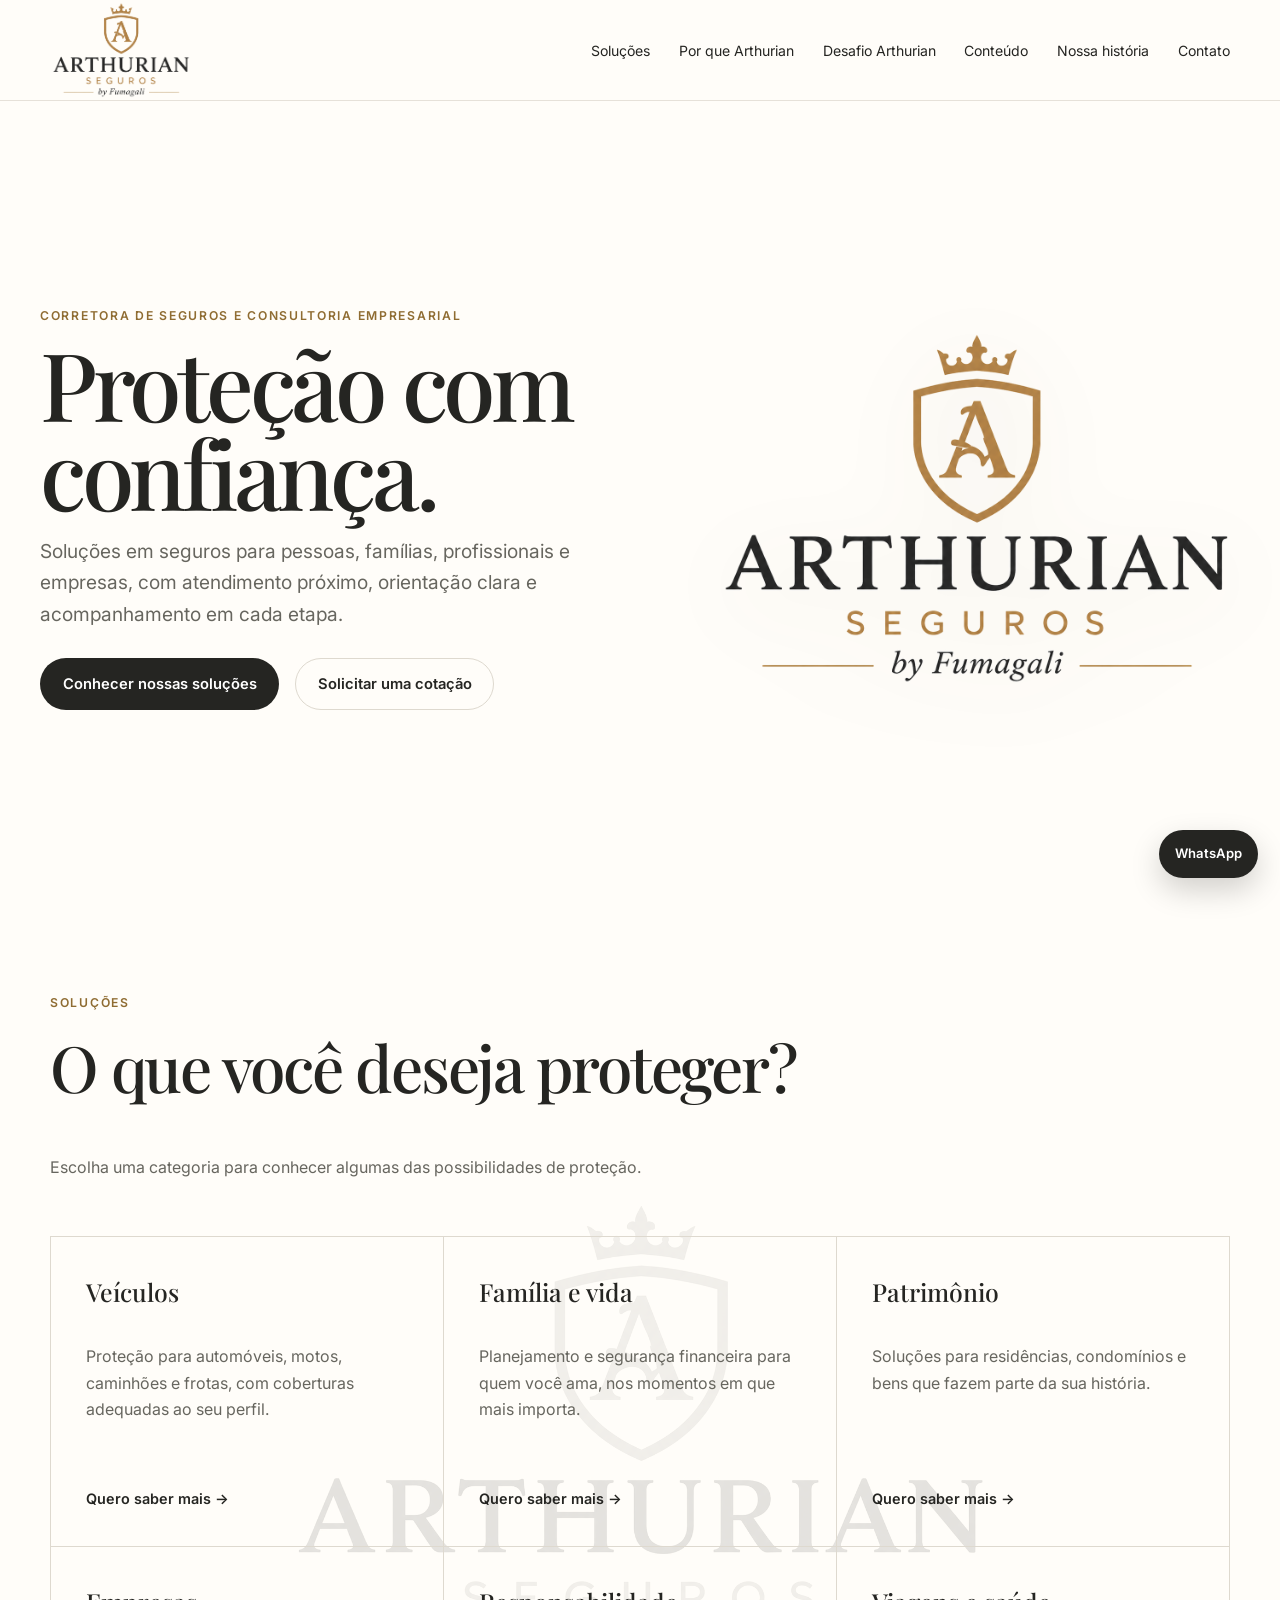
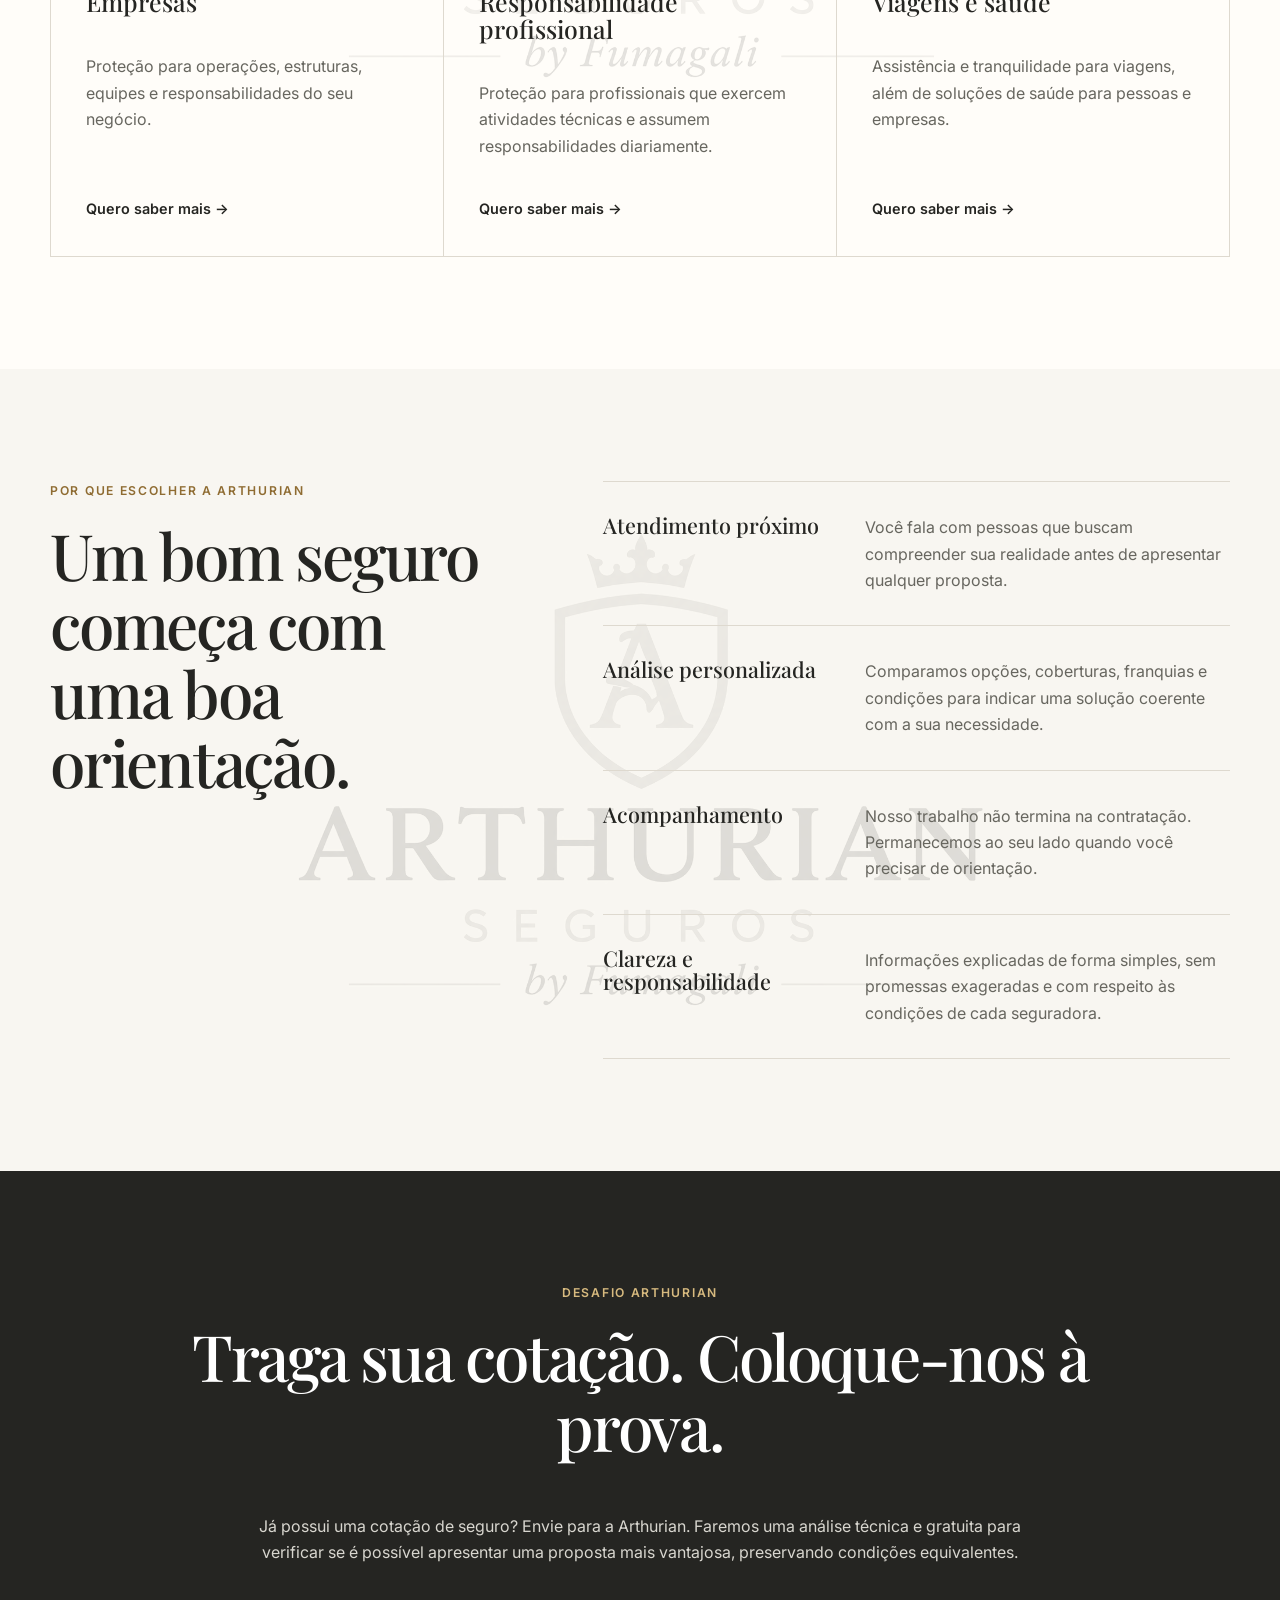
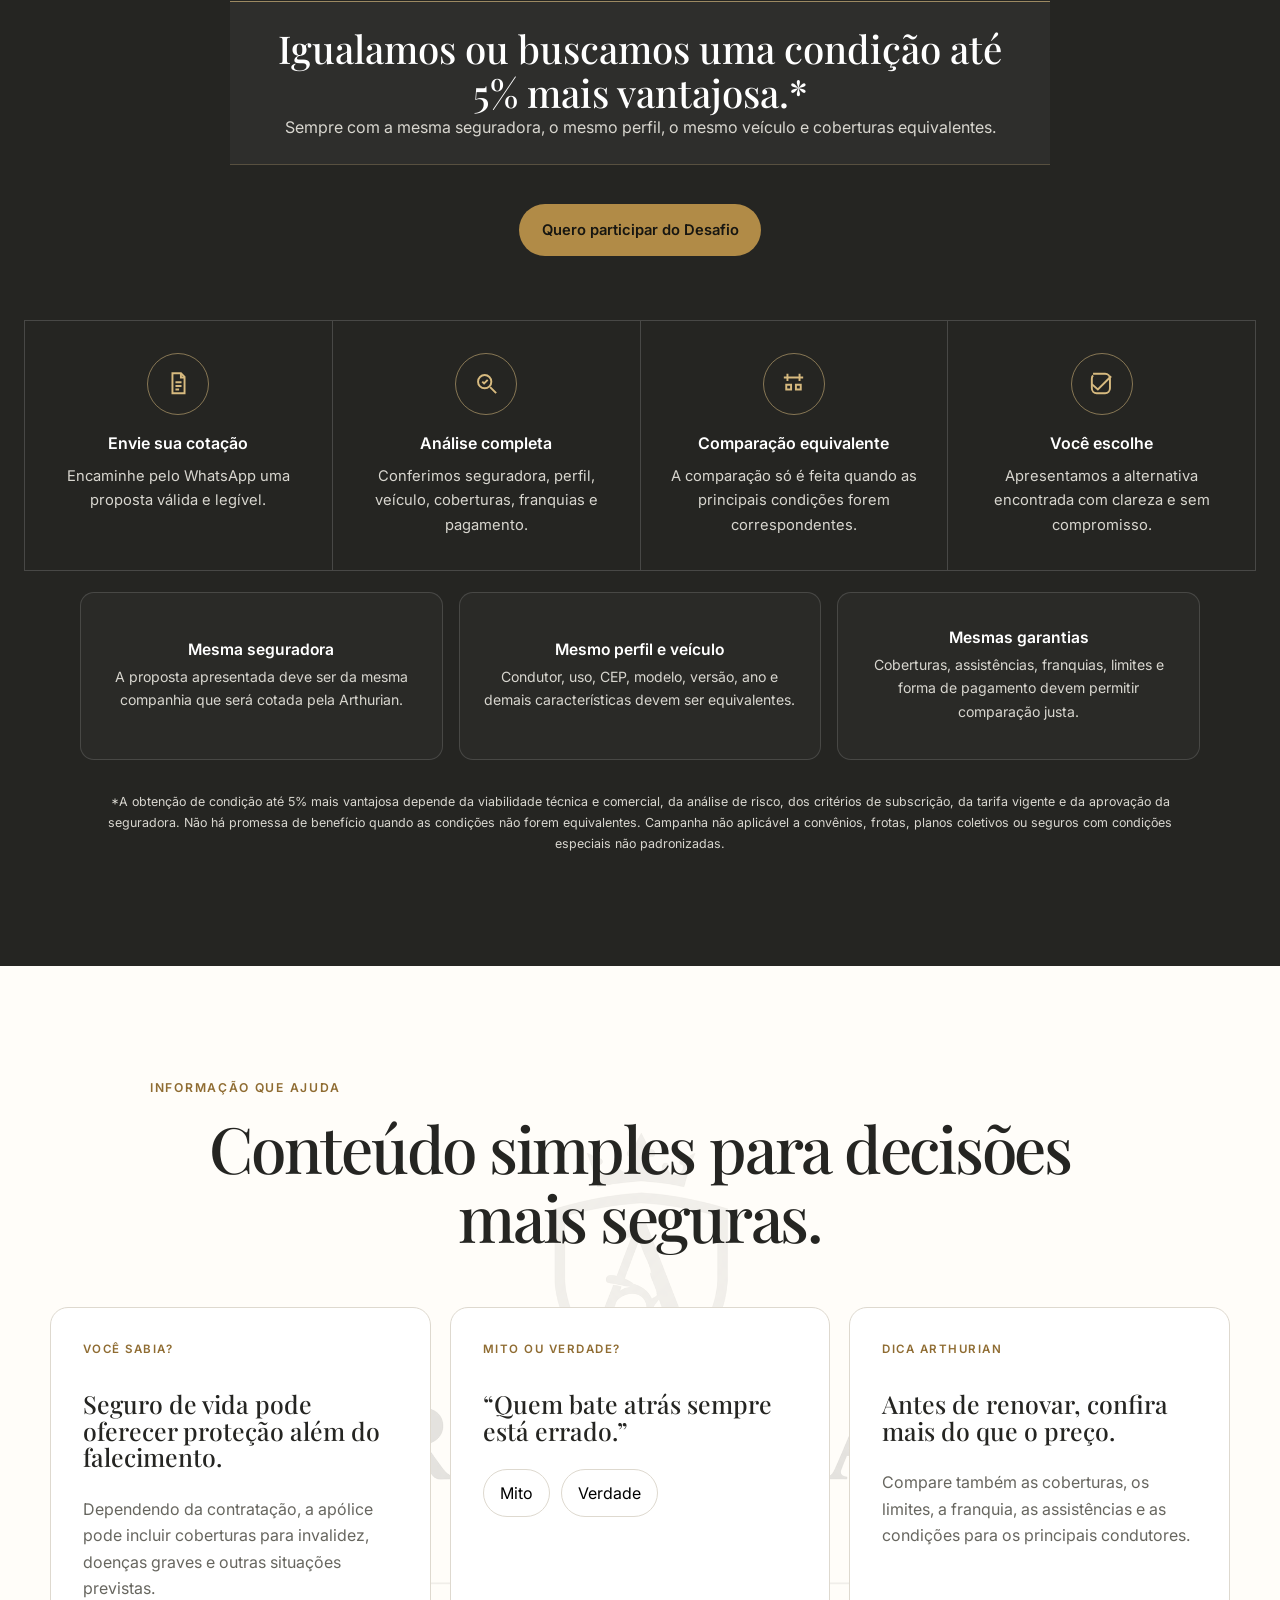
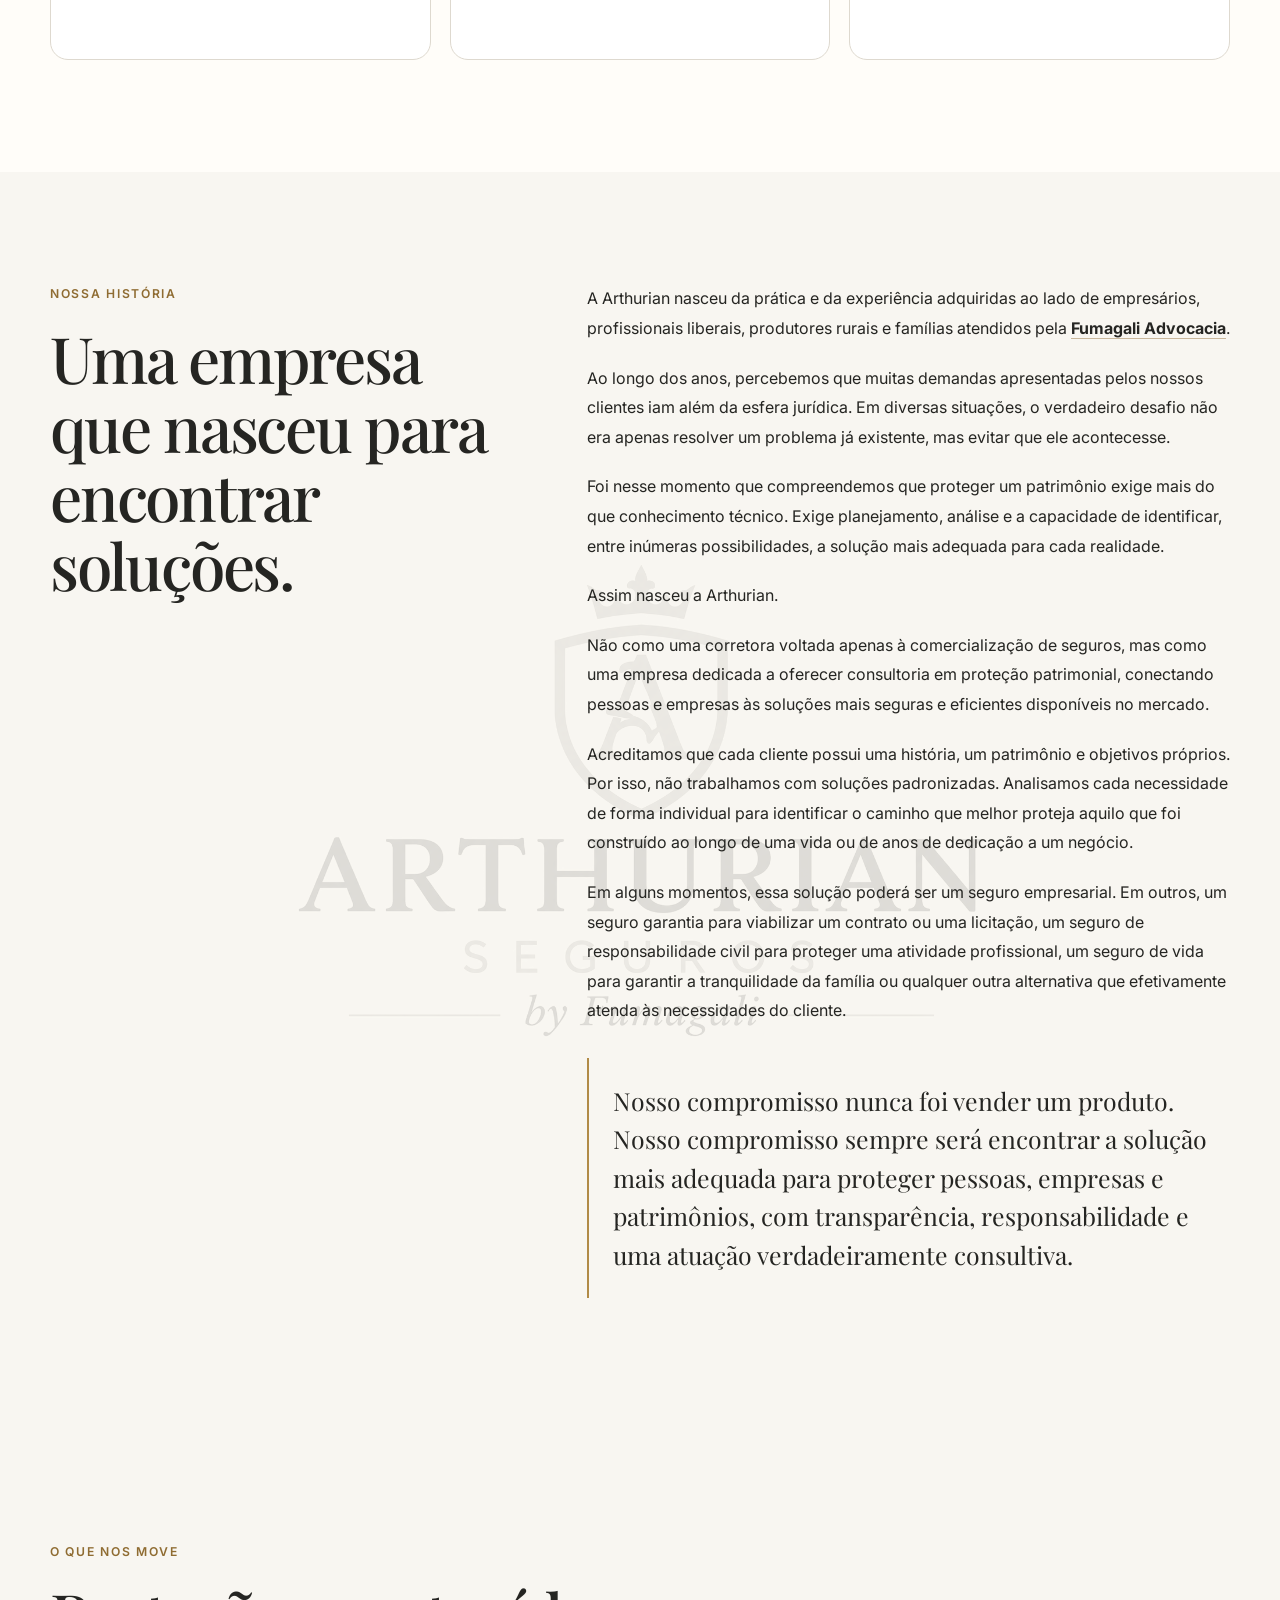
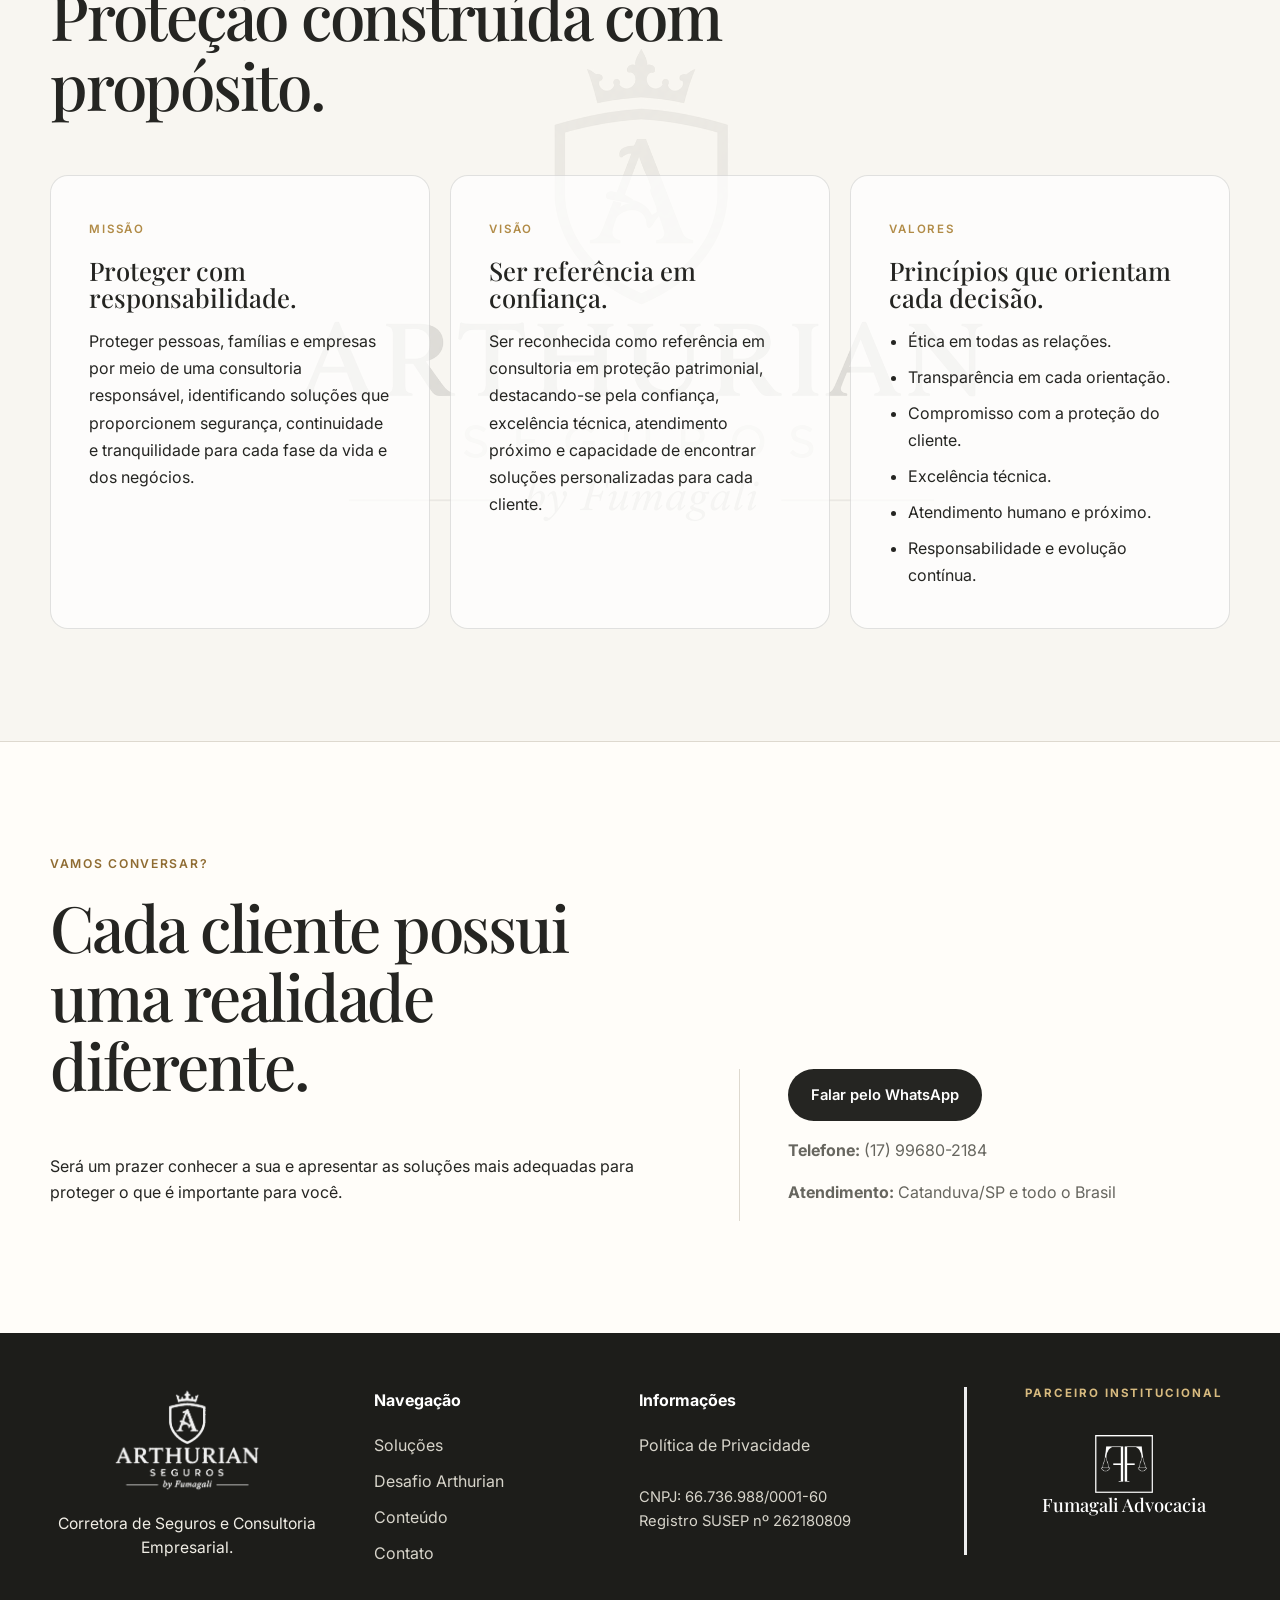
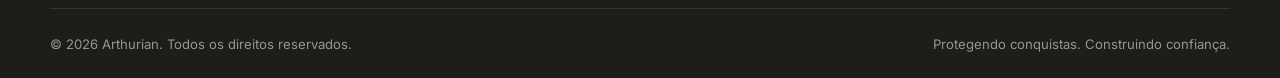
==== index.html @ 0a57a710 "Add files via upload" ====
<!doctype html>
<html lang="pt-BR">
<head>
  <meta charset="utf-8">
  <meta name="viewport" content="width=device-width, initial-scale=1">
  <meta name="description" content="Arthurian Seguros by Fumagali — Corretora de Seguros e Consultoria Empresarial. Soluções para pessoas, famílias, profissionais e empresas.">
  <meta name="theme-color" content="#f8f6f1">
  <title>Arthurian Seguros | Proteção com confiança</title>
  <link rel="icon" type="image/png" href="assets/favicon.png">
  <link rel="preconnect" href="https://fonts.googleapis.com">
  <link rel="preconnect" href="https://fonts.gstatic.com" crossorigin>
  <link href="https://fonts.googleapis.com/css2?family=Inter:wght@400;500;600&family=Playfair+Display:wght@500;600&display=swap" rel="stylesheet">
  <link rel="stylesheet" href="styles.css">

  <style>
    /* Ajustes da versão 1.1 */
    .hero-grid {
      grid-template-columns: 1.08fr .92fr;
      gap: 3.5vw;
    }
    .hero-mark {
      align-self: start;
      padding-top: 2.5rem;
      justify-content: center;
    }
    .hero-mark img {
      width: min(455px, 92%);
    }
    .section-watermark {
      position: absolute;
      inset: 0;
      display: grid;
      place-items: center;
      overflow: hidden;
      pointer-events: none;
      z-index: 0;
    }
    .section-watermark img {
      width: min(760px, 70vw);
      opacity: .025;
      filter: grayscale(1);
    }
    .section > .container { position: relative; z-index: 1; }

    .challenge-intro { max-width: 760px; }
    .challenge-highlight {
      margin: 2.2rem 0 2.5rem;
      padding: 1.5rem 1.6rem;
      border-left: 2px solid var(--gold);
      background: rgba(255,255,255,.045);
    }
    .challenge-highlight strong {
      display: block;
      color: #fff;
      font-family: var(--serif);
      font-size: clamp(1.7rem, 3vw, 2.7rem);
      font-weight: 500;
      line-height: 1.15;
    }
    .challenge-highlight span { color: #d8d6cf; }
    .challenge-steps {
      display: grid;
      grid-template-columns: repeat(4, 1fr);
      border-top: 1px solid rgba(255,255,255,.16);
      border-left: 1px solid rgba(255,255,255,.16);
      margin-top: 3.5rem;
    }
    .challenge-step {
      padding: 1.7rem;
      border-right: 1px solid rgba(255,255,255,.16);
      border-bottom: 1px solid rgba(255,255,255,.16);
    }
    .challenge-step span {
      color: #d7ba7f;
      font-size: .72rem;
      letter-spacing: .15em;
    }
    .challenge-step h3 {
      color: #fff;
      margin: .8rem 0;
      font-family: var(--sans);
      font-size: 1rem;
      font-weight: 600;
    }
    .challenge-step p { margin: 0; font-size: .92rem; }
    .challenge-criteria {
      display: grid;
      grid-template-columns: repeat(3, 1fr);
      gap: 1rem;
      margin-top: 2.2rem;
    }
    .challenge-criteria article {
      padding: 1.35rem;
      border: 1px solid rgba(255,255,255,.14);
      border-radius: 14px;
      background: rgba(255,255,255,.025);
    }
    .challenge-criteria h3 {
      color: #fff;
      font-family: var(--sans);
      font-size: .98rem;
      font-weight: 600;
      margin-bottom: .4rem;
    }
    .challenge-criteria p { margin: 0; font-size: .88rem; }
    .challenge-note {
      margin-top: 2rem;
      color: #aaa79e;
      font-size: .78rem;
      max-width: 900px;
    }
    @media (max-width: 920px) {
      .hero-mark { order: 0; padding-top: 0; justify-content: center; }
      .challenge-steps { grid-template-columns: 1fr 1fr; }
      .challenge-criteria { grid-template-columns: 1fr; }
    }
    @media (max-width: 620px) {
      .challenge-steps { grid-template-columns: 1fr; }
    }


    /* Refinamentos da versão 1.2 */
    .hero {
      min-height: calc(100svh - 86px);
      padding: clamp(2.5rem, 5vh, 4.25rem) 0;
    }
    .hero-grid {
      align-items: center;
      min-height: 0;
    }
    .hero-copy h1 {
      font-size: clamp(4.1rem, 7.4vw, 7rem);
      line-height: .94;
      margin-bottom: 1.15rem;
    }
    .hero-copy .eyebrow { margin-bottom: .8rem; }
    .hero-text { margin: 0; }
    .hero-actions { margin-top: 1.7rem; }
    .hero-mark {
      align-self: center;
      padding-top: 0;
      transform: translateY(-2.5vh);
    }
    .hero-mark img { width: min(430px, 88%); }

    .solution-card { padding-top: 2.6rem; }
    .solution-card h3 { margin-bottom: 1.35rem; }

    .challenge .container {
      width: min(calc(100% - 48px), 1280px);
    }
    .challenge-intro {
      max-width: 960px;
      margin-inline: auto;
      text-align: center;
    }
    .challenge-intro > p:not(.eyebrow) {
      max-width: 780px;
      margin-inline: auto;
    }
    .challenge-highlight {
      max-width: 820px;
      margin: 2.2rem auto 2.4rem;
      text-align: center;
      border-left: 0;
      border-top: 1px solid rgba(215,186,127,.65);
      border-bottom: 1px solid rgba(215,186,127,.25);
    }
    .challenge-steps {
      grid-template-columns: repeat(4, minmax(0,1fr));
      margin-top: 4rem;
    }
    .challenge-step {
      min-height: 250px;
      display: flex;
      flex-direction: column;
      align-items: center;
      justify-content: flex-start;
      text-align: center;
      padding: 2rem 1.45rem;
    }
    .challenge-icon {
      width: 62px;
      height: 62px;
      display: grid;
      place-items: center;
      margin-bottom: 1.25rem;
      border: 1px solid rgba(215,186,127,.55);
      border-radius: 50%;
      color: #d7ba7f;
    }
    .challenge-icon svg { width: 29px; height: 29px; stroke: currentColor; }
    .challenge-step h3 { margin: 0 0 .75rem; }
    .challenge-criteria {
      max-width: 1120px;
      margin: 1.35rem auto 0;
    }
    .challenge-criteria article {
      min-height: 168px;
      text-align: center;
      display: flex;
      flex-direction: column;
      justify-content: center;
    }
    .challenge-note {
      max-width: 1080px;
      margin: 2rem auto 0;
      text-align: center;
    }

    .section-heading.centered {
      max-width: 920px;
      margin-inline: auto;
      text-align: center;
    }
    .section-heading.centered > p:last-child { margin-inline: auto; }
    #conteudo-util .content-grid {
      max-width: 1240px;
      margin-inline: auto;
    }

    .company-data {
      margin-top: 1.25rem;
      color: #b8b4aa;
      font-size: .92rem;
      line-height: 1.7;
    }

    @media (max-height: 820px) and (min-width: 921px) {
      .hero { padding: 2.15rem 0 2.7rem; }
      .hero-copy h1 { font-size: clamp(3.85rem, 6.6vw, 6rem); }
      .hero-mark img { width: min(380px, 82%); }
      .hero-actions { margin-top: 1.35rem; }
    }
    @media (max-width: 920px) {
      .hero { min-height: auto; padding: 4rem 0 5rem; }
      .hero-mark { transform: none; }
      .challenge-steps { grid-template-columns: 1fr 1fr; }
    }
    @media (max-width: 620px) {
      .hero-copy h1 { font-size: clamp(3.5rem, 18vw, 5rem); }
      .challenge .container { width: min(calc(100% - 28px), 1280px); }
      .challenge-steps { grid-template-columns: 1fr; }
      .challenge-step { min-height: auto; }
    }

    /* Ajustes finais de formatação — conteúdo preservado */
    #solucoes {
      padding-top: 78px;
    }

    .section-watermark {
      inset: 0;
      place-items: center;
    }
    .section-watermark img {
      width: min(720px, 64vw);
      opacity: .12;
      filter: grayscale(1) sepia(.18);
      transform: none;
    }

    .section-heading.centered {
      width: 100%;
      max-width: 980px;
    }
    .section-heading.centered .eyebrow {
      text-align: left;
      width: 100%;
      margin-bottom: .9rem;
    }
    .section-heading.centered h2 {
      text-align: center;
    }

    .site-footer .footer-grid > div:first-child {
      text-align: center;
    }
    .site-footer .footer-grid > div:first-child img {
      margin: 0 auto 1rem;
    }
    .site-footer .footer-grid > div:first-child p {
      margin-inline: auto;
    }

    @media (max-width: 920px) {
      #solucoes { padding-top: 62px; }
      .section-watermark img { width: min(620px, 88vw); opacity: .10; }
    }

    @media (max-width: 620px) {
      #solucoes { padding-top: 52px; }
      .section-watermark img { width: 105vw; opacity: .085; }
      .section-heading.centered .eyebrow { text-align: left; }
    }
  
  
    /* Nossa História e O que nos move */
    .story-layout {
      display: grid;
      grid-template-columns: .82fr 1.18fr;
      gap: clamp(3rem, 7vw, 7rem);
      align-items: start;
    }

    .story-heading {
      position: sticky;
      top: 8rem;
      text-align: left;
      max-width: 460px;
      margin: 0;
    }

    .story-copy {
      max-width: 760px;
    }

    .story-copy p {
      margin: 0 0 1.25rem;
      line-height: 1.85;
    }

    .story-emphasis {
      margin-top: 2rem !important;
      padding: 1.5rem 0 1.5rem 1.5rem;
      border-left: 2px solid var(--gold);
      font-family: var(--serif);
      font-size: clamp(1.18rem, 2vw, 1.55rem);
      line-height: 1.55 !important;
      color: var(--ink);
    }

    .values-section {
      background: var(--cream, #f8f6f1);
    }

    .values-grid {
      display: grid;
      grid-template-columns: repeat(3, 1fr);
      gap: 1.25rem;
      margin-top: 3.5rem;
    }

    .value-card {
      padding: clamp(1.6rem, 3vw, 2.4rem);
      border: 1px solid rgba(22, 22, 22, .12);
      border-radius: 18px;
      background: rgba(255, 255, 255, .7);
    }

    .value-label {
      display: inline-block;
      margin-bottom: 1.1rem;
      color: var(--gold);
      font-size: .72rem;
      font-weight: 600;
      letter-spacing: .15em;
      text-transform: uppercase;
    }

    .value-card h3 {
      margin: 0 0 1rem;
      font-family: var(--serif);
      font-size: clamp(1.35rem, 2vw, 1.8rem);
      font-weight: 500;
    }

    .value-card p,
    .value-card li {
      line-height: 1.7;
    }

    .value-card ul {
      margin: 0;
      padding-left: 1.15rem;
    }

    .value-card li + li {
      margin-top: .55rem;
    }

    @media (max-width: 920px) {
      .story-layout {
        grid-template-columns: 1fr;
        gap: 2.5rem;
      }

      .story-heading {
        position: static;
        max-width: 760px;
      }

      .values-grid {
        grid-template-columns: 1fr;
      }
    }
  

    /* Atualização 07/08/2026 — hero mais amplo + integração Fumagali */
    @media (min-width: 921px) {
      .hero .container {
        width: min(calc(100% - 80px), 1480px);
      }
      .hero-grid {
        grid-template-columns: minmax(0, 1.02fr) minmax(0, .98fr);
        gap: clamp(4rem, 6vw, 8rem);
      }
      .hero-copy {
        max-width: 760px;
      }
      .hero-mark {
        justify-content: flex-end;
        transform: translate(1.5vw, -2vh);
      }
      .hero-mark img {
        width: min(535px, 96%);
      }
    }

    .story-link {
      border-bottom: 1px solid rgba(143,108,50,.45);
      transition: color .2s ease, border-color .2s ease;
    }
    .story-link:hover,
    .story-link:focus-visible {
      color: var(--gold-dark);
      border-color: var(--gold-dark);
    }

    /* Rodapé institucional — versão final */
    .site-footer {
      background: #1d1d1a;
      color: #d7d4ca;
      padding: 54px 0 34px;
    }
    .site-footer .footer-grid {
      display: grid;
      grid-template-columns: 1.2fr .8fr 1fr 1.05fr;
      gap: clamp(2.4rem, 5vw, 5.8rem);
      align-items: start;
    }
    .site-footer .footer-grid > div:first-child {
      text-align: center;
    }
    .site-footer .footer-grid > div:first-child img {
      width: 160px;
      margin: 0 auto 1rem;
    }
    .site-footer .footer-grid > div:first-child p {
      margin: 0 auto;
      max-width: 330px;
      color: #e0ddd4;
    }
    .site-footer .footer-title {
      margin: 0 0 1.1rem;
      color: #fff;
      font-weight: 600;
    }
    .site-footer .footer-grid a {
      display: block;
      margin: .55rem 0;
      color: #d7d4ca;
    }
    .site-footer .company-data {
      margin-top: 1.8rem;
      line-height: 1.7;
      color: #d7d4ca;
    }
    .footer-partner {
      min-height: 185px;
      border-left: 3px solid rgba(255,255,255,.92);
      padding-left: clamp(2.5rem, 5vw, 5.4rem);
      text-align: center;
    }
    .footer-partner-label {
      margin: 0 0 1.6rem;
      color: #d7ba7f;
      font-size: .72rem;
      font-weight: 600;
      letter-spacing: .16em;
      text-transform: uppercase;
      white-space: nowrap;
    }
    .footer-partner-brand {
      display: inline-flex;
      flex-direction: column;
      align-items: center;
      gap: .7rem;
      margin: 0 auto;
    }
    .footer-partner-brand img {
      width: 58px;
      height: 58px;
      object-fit: contain;
      margin: 0;
      filter: none;
      opacity: 1;
    }
    .footer-partner-name {
      color: #fff;
      font-family: var(--serif);
      font-size: 1.16rem;
      line-height: 1.15;
      white-space: nowrap;
    }
    .footer-partner-brand:hover .footer-partner-name { color: #d7ba7f; }
    .site-footer .footer-bottom {
      margin-top: 1.75rem;
      padding-top: 1.7rem;
      border-top: 1px solid rgba(255,255,255,.10);
      display: flex;
      justify-content: space-between;
      gap: 2rem;
      color: #98958d;
      font-size: .82rem;
    }
    .site-footer .footer-bottom p { margin: 0; }

    @media (max-width: 920px) {
      .site-footer .footer-grid { grid-template-columns: 1fr 1fr; }
      .footer-partner {
        border-left: 0;
        border-top: 1px solid rgba(255,255,255,.18);
        padding: 2rem 0 0;
        min-height: 0;
      }
    }
    @media (max-width: 620px) {
      .site-footer .footer-grid { grid-template-columns: 1fr; gap: 2.2rem; }
      .site-footer .footer-grid > div { text-align: center; }
      .footer-partner-label { white-space: normal; }
      .site-footer .footer-bottom { flex-direction: column; align-items: center; text-align: center; }
    }


    /* Rodapé final aprovado — 07/08/2026 */
    .site-footer {
      background:#1d1d1a !important;
      color:#d7d4ca !important;
      padding:54px 0 22px !important;
    }
    .site-footer .footer-grid {
      display:grid !important;
      grid-template-columns:1.15fr .9fr 1.15fr 1.12fr !important;
      gap:clamp(2rem,4vw,5.2rem) !important;
      align-items:start !important;
    }
    .site-footer .footer-grid > div:first-child {
      text-align:center !important;
    }
    .site-footer .footer-grid > div:first-child img {
      display:block !important;
      width:150px !important;
      height:auto !important;
      margin:0 auto 1.15rem !important;
      filter:brightness(0) invert(1) !important;
      opacity:.94 !important;
    }
    .site-footer .footer-grid > div:first-child p {
      margin:0 auto !important;
      max-width:310px !important;
      color:#f0ede5 !important;
      line-height:1.55 !important;
      font-size:.98rem !important;
    }
    .site-footer .footer-title {
      margin:0 0 1.15rem !important;
      color:#fff !important;
      font-weight:700 !important;
      font-size:1rem !important;
    }
    .site-footer .footer-grid a {
      display:block !important;
      margin:.6rem 0 !important;
      color:#d7d4ca !important;
    }
    .site-footer .company-data {
      margin-top:1.65rem !important;
      line-height:1.65 !important;
      color:#d7d4ca !important;
    }
    .site-footer .footer-partner {
      min-height:168px !important;
      border-left:3px solid rgba(255,255,255,.92) !important;
      padding-left:clamp(2.1rem,4vw,4.8rem) !important;
      display:flex !important;
      flex-direction:column !important;
      align-items:center !important;
      justify-content:flex-start !important;
      text-align:center !important;
    }
    .site-footer .footer-partner-label {
      margin:0 0 1.5rem !important;
      color:#d7ba7f !important;
      font-size:.72rem !important;
      font-weight:700 !important;
      letter-spacing:.17em !important;
      line-height:1.2 !important;
      text-transform:uppercase !important;
      white-space:nowrap !important;
    }
    .site-footer .footer-partner-brand {
      display:flex !important;
      flex-direction:column !important;
      align-items:center !important;
      justify-content:center !important;
      gap:.35rem !important;
      margin:0 auto !important;
      text-align:center !important;
      width:max-content !important;
      max-width:100% !important;
    }
    .site-footer .footer-partner-brand img {
      display:block !important;
      width:58px !important;
      height:58px !important;
      object-fit:contain !important;
      margin:0 auto .15rem !important;
      filter:none !important;
      opacity:1 !important;
    }
    .site-footer .footer-partner-name {
      display:block !important;
      color:#fff !important;
      font-family:var(--serif) !important;
      font-size:1.15rem !important;
      font-weight:500 !important;
      line-height:1.1 !important;
      white-space:nowrap !important;
      text-align:center !important;
    }
    .site-footer .footer-bottom {
      margin-top:2rem !important;
      padding-top:1.55rem !important;
      border-top:1px solid rgba(255,255,255,.10) !important;
      display:flex !important;
      justify-content:space-between !important;
      align-items:center !important;
      gap:2rem !important;
      color:#98958d !important;
      font-size:.82rem !important;
    }
    .site-footer .footer-bottom p { margin:0 !important; }
    @media (max-width:920px){
      .site-footer .footer-grid{grid-template-columns:1fr 1fr !important;}
      .site-footer .footer-partner{border-left:0 !important;border-top:1px solid rgba(255,255,255,.18) !important;padding:2rem 0 0 !important;min-height:0 !important;}
    }
    @media (max-width:620px){
      .site-footer .footer-grid{grid-template-columns:1fr !important;gap:2.25rem !important;}
      .site-footer .footer-grid>div{text-align:center !important;}
      .site-footer .footer-partner-label{white-space:normal !important;}
      .site-footer .footer-bottom{flex-direction:column !important;align-items:center !important;text-align:center !important;}
    }
</style>
</head>
<body>
  <a class="skip-link" href="#conteudo">Ir para o conteúdo</a>

  <header class="site-header" id="inicio">
    <div class="container nav-wrap">
      <a class="brand" href="#inicio" aria-label="Arthurian Seguros - início">
        <img src="assets/logo-arthurian.png" alt="Arthurian Seguros by Fumagali">
      </a>

      <button class="menu-toggle" aria-expanded="false" aria-controls="menu-principal" aria-label="Abrir menu">
        <span></span><span></span>
      </button>

      <nav id="menu-principal" class="main-nav" aria-label="Navegação principal">
        <a href="#solucoes">Soluções</a>
        <a href="#diferenciais">Por que Arthurian</a>
        <a href="#desafio">Desafio Arthurian</a>
        <a href="#conteudo-util">Conteúdo</a>
        <a href="#nossa-historia">Nossa história</a>
        <a href="#contato">Contato</a>
      </nav>
    </div>
  </header>

  <main id="conteudo">
    <section class="hero section">
      <div class="container hero-grid">
        <div class="hero-copy reveal">
          <p class="eyebrow">Corretora de Seguros e Consultoria Empresarial</p>
          <h1>Proteção com confiança.</h1>
          <p class="hero-text">Soluções em seguros para pessoas, famílias, profissionais e empresas, com atendimento próximo, orientação clara e acompanhamento em cada etapa.</p>
          <div class="hero-actions">
            <a class="button button-primary" href="#solucoes">Conhecer nossas soluções</a>
            <a class="button button-secondary" href="https://wa.me/5517996802184?text=Olá!%20Visitei%20o%20site%20da%20Arthurian%20e%20gostaria%20de%20solicitar%20uma%20cotação." target="_blank" rel="noopener">Solicitar uma cotação</a>
          </div>
        </div>
        <div class="hero-mark reveal" aria-hidden="true">
          <img src="assets/logo-arthurian.png" alt="">
        </div>
      </div>
    </section>

    <section class="section" id="solucoes">
      <div class="section-watermark" aria-hidden="true"><img src="assets/logo-arthurian.png" alt=""></div>
      <div class="container">
        <div class="section-heading reveal">
          <p class="eyebrow">Soluções</p>
          <h2>O que você deseja proteger?</h2>
          <p>Escolha uma categoria para conhecer algumas das possibilidades de proteção.</p>
        </div>

        <div class="solutions-grid">
          <article class="solution-card reveal">
            <h3>Veículos</h3>
            <p>Proteção para automóveis, motos, caminhões e frotas, com coberturas adequadas ao seu perfil.</p>
            <a href="#contato">Quero saber mais <span aria-hidden="true">→</span></a>
          </article>
          <article class="solution-card reveal">
            <h3>Família e vida</h3>
            <p>Planejamento e segurança financeira para quem você ama, nos momentos em que mais importa.</p>
            <a href="#contato">Quero saber mais <span aria-hidden="true">→</span></a>
          </article>
          <article class="solution-card reveal">
            <h3>Patrimônio</h3>
            <p>Soluções para residências, condomínios e bens que fazem parte da sua história.</p>
            <a href="#contato">Quero saber mais <span aria-hidden="true">→</span></a>
          </article>
          <article class="solution-card reveal">
            <h3>Empresas</h3>
            <p>Proteção para operações, estruturas, equipes e responsabilidades do seu negócio.</p>
            <a href="#contato">Quero saber mais <span aria-hidden="true">→</span></a>
          </article>
          <article class="solution-card reveal">
            <h3>Responsabilidade profissional</h3>
            <p>Proteção para profissionais que exercem atividades técnicas e assumem responsabilidades diariamente.</p>
            <a href="#contato">Quero saber mais <span aria-hidden="true">→</span></a>
          </article>
          <article class="solution-card reveal">
            <h3>Viagens e saúde</h3>
            <p>Assistência e tranquilidade para viagens, além de soluções de saúde para pessoas e empresas.</p>
            <a href="#contato">Quero saber mais <span aria-hidden="true">→</span></a>
          </article>
        </div>
      </div>
    </section>

    <section class="section section-soft" id="diferenciais">
      <div class="section-watermark" aria-hidden="true"><img src="assets/logo-arthurian.png" alt=""></div>
      <div class="container split-layout">
        <div class="section-heading reveal">
          <p class="eyebrow">Por que escolher a Arthurian</p>
          <h2>Um bom seguro começa com uma boa orientação.</h2>
        </div>
        <div class="feature-list">
          <article class="feature reveal">
            <h3>Atendimento próximo</h3>
            <p>Você fala com pessoas que buscam compreender sua realidade antes de apresentar qualquer proposta.</p>
          </article>
          <article class="feature reveal">
            <h3>Análise personalizada</h3>
            <p>Comparamos opções, coberturas, franquias e condições para indicar uma solução coerente com a sua necessidade.</p>
          </article>
          <article class="feature reveal">
            <h3>Acompanhamento</h3>
            <p>Nosso trabalho não termina na contratação. Permanecemos ao seu lado quando você precisar de orientação.</p>
          </article>
          <article class="feature reveal">
            <h3>Clareza e responsabilidade</h3>
            <p>Informações explicadas de forma simples, sem promessas exageradas e com respeito às condições de cada seguradora.</p>
          </article>
        </div>
      </div>
    </section>

    <section class="section challenge" id="desafio">
      <div class="container">
        <div class="challenge-intro reveal">
          <p class="eyebrow light">Desafio Arthurian</p>
          <h2>Traga sua cotação. Coloque-nos à prova.</h2>
          <p>Já possui uma cotação de seguro? Envie para a Arthurian. Faremos uma análise técnica e gratuita para verificar se é possível apresentar uma proposta mais vantajosa, preservando condições equivalentes.</p>

          <div class="challenge-highlight">
            <strong>Igualamos ou buscamos uma condição até 5% mais vantajosa.*</strong>
            <span>Sempre com a mesma seguradora, o mesmo perfil, o mesmo veículo e coberturas equivalentes.</span>
          </div>

          <a class="button button-gold" href="https://wa.me/5517996802184?text=Olá!%20Quero%20participar%20do%20Desafio%20Arthurian%20e%20enviar%20minha%20cotação%20para%20análise." target="_blank" rel="noopener">Quero participar do Desafio</a>
        </div>

        <div class="challenge-steps reveal" aria-label="Etapas do Desafio Arthurian">
          <article class="challenge-step">
            <div class="challenge-icon" aria-hidden="true">
              <svg viewBox="0 0 24 24" fill="none" stroke-width="1.6"><path d="M7 3.5h7l3 3V20H7z"/><path d="M14 3.5V7h3"/><path d="M9.5 11h5M9.5 14h5M9.5 17h3"/></svg>
            </div>
            <h3>Envie sua cotação</h3>
            <p>Encaminhe pelo WhatsApp uma proposta válida e legível.</p>
          </article>
          <article class="challenge-step">
            <div class="challenge-icon" aria-hidden="true">
              <svg viewBox="0 0 24 24" fill="none" stroke-width="1.6"><circle cx="10.5" cy="10.5" r="5.5"/><path d="m15 15 5 5M8.5 10.5l1.5 1.5 3-3"/></svg>
            </div>
            <h3>Análise completa</h3>
            <p>Conferimos seguradora, perfil, veículo, coberturas, franquias e pagamento.</p>
          </article>
          <article class="challenge-step">
            <div class="challenge-icon" aria-hidden="true">
              <svg viewBox="0 0 24 24" fill="none" stroke-width="1.6"><path d="M4 7h16M7 4v6M17 4v6M6 13h4v4H6zM14 13h4v4h-4z"/></svg>
            </div>
            <h3>Comparação equivalente</h3>
            <p>A comparação só é feita quando as principais condições forem correspondentes.</p>
          </article>
          <article class="challenge-step">
            <div class="challenge-icon" aria-hidden="true">
              <svg viewBox="0 0 24 24" fill="none" stroke-width="1.6"><path d="M4 12.5 9 17l11-11"/><path d="M5 4h10a4 4 0 0 1 4 4v8a4 4 0 0 1-4 4H8a4 4 0 0 1-4-4V8a4 4 0 0 1 1-2.7"/></svg>
            </div>
            <h3>Você escolhe</h3>
            <p>Apresentamos a alternativa encontrada com clareza e sem compromisso.</p>
          </article>
        </div>

        <div class="challenge-criteria reveal">
          <article>
            <h3>Mesma seguradora</h3>
            <p>A proposta apresentada deve ser da mesma companhia que será cotada pela Arthurian.</p>
          </article>
          <article>
            <h3>Mesmo perfil e veículo</h3>
            <p>Condutor, uso, CEP, modelo, versão, ano e demais características devem ser equivalentes.</p>
          </article>
          <article>
            <h3>Mesmas garantias</h3>
            <p>Coberturas, assistências, franquias, limites e forma de pagamento devem permitir comparação justa.</p>
          </article>
        </div>

        <p class="challenge-note reveal">*A obtenção de condição até 5% mais vantajosa depende da viabilidade técnica e comercial, da análise de risco, dos critérios de subscrição, da tarifa vigente e da aprovação da seguradora. Não há promessa de benefício quando as condições não forem equivalentes. Campanha não aplicável a convênios, frotas, planos coletivos ou seguros com condições especiais não padronizadas.</p>
      </div>
    </section>

    <section class="section" id="conteudo-util">
      <div class="section-watermark" aria-hidden="true"><img src="assets/logo-arthurian.png" alt=""></div>
      <div class="container">
        <div class="section-heading centered reveal">
          <p class="eyebrow">Informação que ajuda</p>
          <h2>Conteúdo simples para decisões mais seguras.</h2>
        </div>

        <div class="content-grid">
          <article class="knowledge-card reveal">
            <span>Você sabia?</span>
            <h3>Seguro de vida pode oferecer proteção além do falecimento.</h3>
            <p>Dependendo da contratação, a apólice pode incluir coberturas para invalidez, doenças graves e outras situações previstas.</p>
          </article>

          <article class="knowledge-card interactive reveal" id="mito-card">
            <span>Mito ou verdade?</span>
            <h3>“Quem bate atrás sempre está errado.”</h3>
            <div class="poll-actions">
              <button data-answer="mito">Mito</button>
              <button data-answer="verdade">Verdade</button>
            </div>
            <p class="poll-result" aria-live="polite"></p>
          </article>

          <article class="knowledge-card reveal">
            <span>Dica Arthurian</span>
            <h3>Antes de renovar, confira mais do que o preço.</h3>
            <p>Compare também as coberturas, os limites, a franquia, as assistências e as condições para os principais condutores.</p>
          </article>
        </div>
      </div>
    </section>

    <section class="section section-soft" id="nossa-historia">
      <div class="section-watermark" aria-hidden="true"><img src="assets/logo-arthurian.png" alt=""></div>
      <div class="container">
        <div class="story-layout">
          <div class="section-heading story-heading reveal">
            <p class="eyebrow">Nossa história</p>
            <h2>Uma empresa que nasceu para encontrar soluções.</h2>
          </div>

          <div class="story-copy reveal">
            <p>A Arthurian nasceu da prática e da experiência adquiridas ao lado de empresários, profissionais liberais, produtores rurais e famílias atendidos pela <a class="story-link" href="https://fumagaliadvocacia.com.br/" target="_blank" rel="noopener" aria-label="Conhecer o site da Fumagali Advocacia"><strong>Fumagali Advocacia</strong></a>.</p>
            <p>Ao longo dos anos, percebemos que muitas demandas apresentadas pelos nossos clientes iam além da esfera jurídica. Em diversas situações, o verdadeiro desafio não era apenas resolver um problema já existente, mas evitar que ele acontecesse.</p>
            <p>Foi nesse momento que compreendemos que proteger um patrimônio exige mais do que conhecimento técnico. Exige planejamento, análise e a capacidade de identificar, entre inúmeras possibilidades, a solução mais adequada para cada realidade.</p>
            <p>Assim nasceu a Arthurian.</p>
            <p>Não como uma corretora voltada apenas à comercialização de seguros, mas como uma empresa dedicada a oferecer consultoria em proteção patrimonial, conectando pessoas e empresas às soluções mais seguras e eficientes disponíveis no mercado.</p>
            <p>Acreditamos que cada cliente possui uma história, um patrimônio e objetivos próprios. Por isso, não trabalhamos com soluções padronizadas. Analisamos cada necessidade de forma individual para identificar o caminho que melhor proteja aquilo que foi construído ao longo de uma vida ou de anos de dedicação a um negócio.</p>
            <p>Em alguns momentos, essa solução poderá ser um seguro empresarial. Em outros, um seguro garantia para viabilizar um contrato ou uma licitação, um seguro de responsabilidade civil para proteger uma atividade profissional, um seguro de vida para garantir a tranquilidade da família ou qualquer outra alternativa que efetivamente atenda às necessidades do cliente.</p>
            <p class="story-emphasis">Nosso compromisso nunca foi vender um produto. Nosso compromisso sempre será encontrar a solução mais adequada para proteger pessoas, empresas e patrimônios, com transparência, responsabilidade e uma atuação verdadeiramente consultiva.</p>
          </div>
        </div>
      </div>
    </section>

    <section class="section values-section" id="o-que-nos-move">
      <div class="section-watermark" aria-hidden="true"><img src="assets/logo-arthurian.png" alt=""></div>
      <div class="container">
        <div class="section-heading reveal">
          <p class="eyebrow">O que nos move</p>
          <h2>Proteção construída com propósito.</h2>
        </div>

        <div class="values-grid">
          <article class="value-card reveal">
            <span class="value-label">Missão</span>
            <h3>Proteger com responsabilidade.</h3>
            <p>Proteger pessoas, famílias e empresas por meio de uma consultoria responsável, identificando soluções que proporcionem segurança, continuidade e tranquilidade para cada fase da vida e dos negócios.</p>
          </article>

          <article class="value-card reveal">
            <span class="value-label">Visão</span>
            <h3>Ser referência em confiança.</h3>
            <p>Ser reconhecida como referência em consultoria em proteção patrimonial, destacando-se pela confiança, excelência técnica, atendimento próximo e capacidade de encontrar soluções personalizadas para cada cliente.</p>
          </article>

          <article class="value-card reveal">
            <span class="value-label">Valores</span>
            <h3>Princípios que orientam cada decisão.</h3>
            <ul>
              <li>Ética em todas as relações.</li>
              <li>Transparência em cada orientação.</li>
              <li>Compromisso com a proteção do cliente.</li>
              <li>Excelência técnica.</li>
              <li>Atendimento humano e próximo.</li>
              <li>Responsabilidade e evolução contínua.</li>
            </ul>
          </article>
        </div>
      </div>
    </section>

    <section class="section contact" id="contato">
      <div class="container contact-grid">
        <div class="reveal">
          <p class="eyebrow">Vamos conversar?</p>
          <h2>Cada cliente possui uma realidade diferente.</h2>
          <p>Será um prazer conhecer a sua e apresentar as soluções mais adequadas para proteger o que é importante para você.</p>
        </div>
        <div class="contact-actions reveal">
          <a class="button button-primary" href="https://wa.me/5517996802184?text=Olá!%20Visitei%20o%20site%20da%20Arthurian%20e%20gostaria%20de%20falar%20com%20um%20especialista." target="_blank" rel="noopener">Falar pelo WhatsApp</a>
          <p><strong>Telefone:</strong> (17) 99680-2184</p>
          <p><strong>Atendimento:</strong> Catanduva/SP e todo o Brasil</p>
        </div>
      </div>
    </section>
  </main>

  <footer class="site-footer">
    <div class="container footer-grid">
      <div>
        <img src="assets/logo-arthurian.png" alt="Arthurian Seguros by Fumagali">
        <p>Corretora de Seguros e Consultoria Empresarial.</p>
      </div>
      <div>
        <p class="footer-title">Navegação</p>
        <a href="#solucoes">Soluções</a>
        <a href="#desafio">Desafio Arthurian</a>
        <a href="#conteudo-util">Conteúdo</a>
        <a href="#contato">Contato</a>
      </div>
      <div>
        <p class="footer-title">Informações</p>
        <a href="politica-de-privacidade.html">Política de Privacidade</a>
        <p class="company-data">CNPJ: 66.736.988/0001-60<br>Registro SUSEP nº 262180809</p>
      </div>
      <div class="footer-partner" aria-label="Parceiro institucional">
        <p class="footer-partner-label">Parceiro institucional</p>
        <a class="footer-partner-brand" href="https://fumagaliadvocacia.com.br/" target="_blank" rel="noopener" aria-label="Conhecer a Fumagali Advocacia">
          <img src="assets/logo-fumagali-parceiro.png" alt="Fumagali Advocacia">
          <span class="footer-partner-name">Fumagali Advocacia</span>
        </a>
      </div>
    </div>
    <div class="container footer-bottom">
      <p>© <span id="ano"></span> Arthurian. Todos os direitos reservados.</p>
      <p>Protegendo conquistas. Construindo confiança.</p>
    </div>
  </footer>

  <a class="whatsapp-float" href="https://wa.me/5517996802184?text=Olá!%20Visitei%20o%20site%20da%20Arthurian%20e%20gostaria%20de%20mais%20informações." target="_blank" rel="noopener" aria-label="Falar com a Arthurian pelo WhatsApp">WhatsApp</a>

  <script src="script.js"></script>
</body>
</html>
---- styles.css ----
:root {
  --cream: #f8f6f1;
  --paper: #fffdf9;
  --white: #ffffff;
  --graphite: #252522;
  --muted: #67665f;
  --line: #ded9cf;
  --gold: #b18b47;
  --gold-dark: #8f6c32;
  --max: 1180px;
  --serif: "Playfair Display", Georgia, serif;
  --sans: "Inter", Arial, sans-serif;
}

* { box-sizing: border-box; }
html { scroll-behavior: smooth; }
body {
  margin: 0;
  font-family: var(--sans);
  color: var(--graphite);
  background: var(--paper);
  line-height: 1.65;
  -webkit-font-smoothing: antialiased;
}
img { max-width: 100%; display: block; }
a { color: inherit; text-decoration: none; }
button { font: inherit; }

.skip-link {
  position: fixed;
  left: 1rem;
  top: -4rem;
  padding: .8rem 1rem;
  background: var(--graphite);
  color: white;
  z-index: 999;
}
.skip-link:focus { top: 1rem; }

.container { width: min(calc(100% - 40px), var(--max)); margin-inline: auto; }
.section { padding: 112px 0; position: relative; }
.section-soft { background: var(--cream); }

.site-header {
  position: sticky;
  top: 0;
  z-index: 100;
  background: rgba(255,253,249,.92);
  backdrop-filter: blur(14px);
  border-bottom: 1px solid rgba(222,217,207,.75);
}
.nav-wrap { min-height: 86px; display: flex; align-items: center; justify-content: space-between; gap: 2rem; }
.brand img { width: 142px; }
.main-nav { display: flex; align-items: center; gap: 1.8rem; font-size: .88rem; }
.main-nav a { position: relative; }
.main-nav a::after { content:""; position:absolute; left:0; right:100%; bottom:-6px; height:1px; background:var(--gold); transition:.25s; }
.main-nav a:hover::after { right:0; }
.menu-toggle { display:none; border:0; background:transparent; padding:.5rem; }
.menu-toggle span { display:block; width:24px; height:1px; background:var(--graphite); margin:6px 0; }

.hero { min-height: calc(100vh - 86px); display: grid; align-items: center; overflow: hidden; }
.hero-grid { display:grid; grid-template-columns: 1.15fr .85fr; align-items:center; gap:6vw; }
.hero-copy { max-width: 690px; position:relative; z-index:2; }
.eyebrow { margin:0 0 1.15rem; color:var(--gold-dark); letter-spacing:.14em; text-transform:uppercase; font-size:.76rem; font-weight:600; }
.eyebrow.light { color:#d7ba7f; }
h1,h2,h3 { margin-top:0; font-family:var(--serif); font-weight:500; line-height:1.08; }
h1 { font-size:clamp(3.6rem, 8vw, 7.7rem); letter-spacing:-.045em; margin-bottom:1.6rem; }
h2 { font-size:clamp(2.5rem, 5vw, 4.7rem); letter-spacing:-.035em; }
h3 { font-size:1.55rem; }
.hero-text { max-width:650px; font-size:clamp(1.05rem,1.5vw,1.25rem); color:var(--muted); }
.hero-actions { display:flex; flex-wrap:wrap; gap:1rem; margin-top:2.3rem; }
.button { display:inline-flex; align-items:center; justify-content:center; min-height:52px; padding:.75rem 1.35rem; border:1px solid transparent; border-radius:999px; font-size:.92rem; font-weight:600; transition:transform .2s, background .2s, color .2s, border-color .2s; }
.button:hover { transform:translateY(-2px); }
.button-primary { background:var(--graphite); color:white; }
.button-primary:hover { background:#111; }
.button-secondary { border-color:var(--line); background:transparent; }
.button-secondary:hover { border-color:var(--gold); color:var(--gold-dark); }
.button-gold { background:var(--gold); color:#171611; }
.button-gold:hover { background:#c29a51; }
.hero-mark { display:flex; justify-content:center; opacity:.92; }
.hero-mark img { width:min(410px,85%); filter:drop-shadow(0 18px 40px rgba(63,49,22,.08)); }
.watermark { position:absolute; right:-2vw; bottom:-15vw; font-family:var(--serif); font-size:46vw; line-height:.75; color:rgba(177,139,71,.035); user-select:none; }

.section-heading { max-width:800px; margin-bottom:3.5rem; }
.section-heading > p:last-child { color:var(--muted); max-width:650px; }
.solutions-grid { display:grid; grid-template-columns:repeat(3,1fr); border-top:1px solid var(--line); border-left:1px solid var(--line); }
.solution-card { padding:2.2rem; min-height:310px; display:flex; flex-direction:column; border-right:1px solid var(--line); border-bottom:1px solid var(--line); transition:background .25s, transform .25s; }
.solution-card:hover { background:var(--cream); transform:translateY(-4px); }
.card-number { color:var(--gold); font-size:.75rem; letter-spacing:.12em; margin-bottom:3rem; }
.solution-card p { color:var(--muted); }
.solution-card a { margin-top:auto; font-weight:600; font-size:.9rem; }

.split-layout { display:grid; grid-template-columns:.85fr 1.15fr; gap:7vw; align-items:start; }
.feature-list { border-top:1px solid var(--line); }
.feature { padding:2rem 0; border-bottom:1px solid var(--line); display:grid; grid-template-columns:230px 1fr; gap:2rem; }
.feature h3 { margin-bottom:0; font-size:1.35rem; }
.feature p { margin:0; color:var(--muted); }

.challenge { background:var(--graphite); color:white; }
.challenge-grid { display:grid; grid-template-columns:1.2fr .8fr; gap:7vw; align-items:center; }
.challenge h2 { color:white; }
.challenge p { color:#d8d6cf; }
.challenge-rule { border:1px solid rgba(255,255,255,.16); border-radius:24px; padding:2.2rem; background:rgba(255,255,255,.035); }
.challenge-rule ol { padding-left:1.2rem; }
.challenge-rule li { margin-bottom:.75rem; }
.challenge-rule small { color:#aaa79e; }

.content-grid { display:grid; grid-template-columns:repeat(3,1fr); gap:1.2rem; }
.knowledge-card { min-height:330px; padding:2rem; border:1px solid var(--line); background:white; border-radius:18px; }
.knowledge-card > span { display:block; color:var(--gold-dark); text-transform:uppercase; font-size:.72rem; letter-spacing:.13em; font-weight:600; margin-bottom:2rem; }
.knowledge-card p { color:var(--muted); }
.poll-actions { display:flex; gap:.7rem; margin:1.5rem 0; }
.poll-actions button { border:1px solid var(--line); background:transparent; border-radius:999px; padding:.6rem 1rem; cursor:pointer; }
.poll-actions button:hover { border-color:var(--gold); }
.poll-result { min-height:4.5rem; font-size:.92rem; }

.testimonial-grid { display:grid; grid-template-columns:repeat(3,1fr); gap:1.2rem; }
.testimonial { padding:2rem; background:white; border:1px solid var(--line); border-radius:18px; }
.avatar { width:72px; height:72px; border-radius:50%; display:grid; place-items:center; background:var(--cream); color:#99958c; font-size:.72rem; margin-bottom:1.5rem; border:1px dashed #c9c2b5; }
.testimonial blockquote { margin:0 0 2rem; font-family:var(--serif); font-size:1.25rem; line-height:1.45; }
.testimonial span { color:var(--muted); font-size:.86rem; }
.placeholder { opacity:.82; }

.partner-list { display:grid; grid-template-columns:repeat(6,1fr); border-top:1px solid var(--line); border-left:1px solid var(--line); }
.partner-list span { min-height:105px; display:grid; place-items:center; border-right:1px solid var(--line); border-bottom:1px solid var(--line); color:#77736a; font-weight:600; }

.contact { border-top:1px solid var(--line); }
.contact-grid { display:grid; grid-template-columns:1.1fr .9fr; gap:7vw; align-items:end; }
.contact-actions { border-left:1px solid var(--line); padding-left:3rem; }
.contact-actions p { color:var(--muted); }

.site-footer { background:#1d1d1a; color:#d7d4ca; padding:72px 0 26px; }
.footer-grid { display:grid; grid-template-columns:1.3fr .7fr 1fr; gap:4rem; }
.footer-grid img { width:160px; filter:brightness(0) invert(1); opacity:.92; margin-bottom:1rem; }
.footer-grid a { display:block; margin:.5rem 0; color:#c9c6bd; }
.footer-title { color:white; font-weight:600; }
.footer-bottom { margin-top:4rem; padding-top:1.4rem; border-top:1px solid rgba(255,255,255,.12); display:flex; justify-content:space-between; gap:2rem; color:#98958d; font-size:.82rem; }

.whatsapp-float { position:fixed; right:22px; bottom:22px; z-index:90; background:var(--graphite); color:white; padding:.82rem 1rem; border-radius:999px; font-size:.82rem; font-weight:600; box-shadow:0 12px 30px rgba(0,0,0,.18); }

.reveal { opacity:0; transform:translateY(22px); transition:opacity .75s ease, transform .75s ease; }
.reveal.visible { opacity:1; transform:none; }

@media (max-width: 920px) {
  .section { padding:86px 0; }
  .menu-toggle { display:block; z-index:3; }
  .main-nav { position:fixed; inset:86px 0 auto; background:var(--paper); border-bottom:1px solid var(--line); display:none; flex-direction:column; align-items:flex-start; padding:1.6rem 20px 2rem; gap:1.2rem; }
  .main-nav.open { display:flex; }
  .hero-grid, .split-layout, .challenge-grid, .contact-grid { grid-template-columns:1fr; }
  .hero { min-height:auto; }
  .hero-mark { order:-1; justify-content:flex-start; }
  .hero-mark img { width:220px; }
  h1 { font-size:clamp(3.1rem,13vw,5.6rem); }
  .solutions-grid, .content-grid, .testimonial-grid { grid-template-columns:1fr 1fr; }
  .feature { grid-template-columns:1fr; gap:.5rem; }
  .partner-list { grid-template-columns:repeat(3,1fr); }
  .contact-actions { border-left:0; border-top:1px solid var(--line); padding:2rem 0 0; }
  .footer-grid { grid-template-columns:1fr 1fr; }
}

@media (max-width: 620px) {
  .container { width:min(calc(100% - 28px), var(--max)); }
  .nav-wrap { min-height:74px; }
  .brand img { width:120px; }
  .main-nav { inset:74px 0 auto; }
  .hero { padding-top:60px; }
  .hero-actions { flex-direction:column; align-items:stretch; }
  .solutions-grid, .content-grid, .testimonial-grid { grid-template-columns:1fr; }
  .solution-card { min-height:260px; }
  .partner-list { grid-template-columns:repeat(2,1fr); }
  .footer-grid { grid-template-columns:1fr; }
  .footer-bottom { flex-direction:column; }
  .whatsapp-float { right:14px; bottom:14px; }
}

@media (prefers-reduced-motion: reduce) {
  html { scroll-behavior:auto; }
  *, *::before, *::after { animation-duration:.01ms !important; transition-duration:.01ms !important; }
  .reveal { opacity:1; transform:none; }
}



/* Rodapé final aprovado — 07/08/2026 */
.site-footer {
  background:#1d1d1a !important;
  color:#d7d4ca !important;
  padding:54px 0 22px !important;
}
.site-footer .footer-grid {
  display:grid !important;
  grid-template-columns:1.15fr .9fr 1.15fr 1.12fr !important;
  gap:clamp(2rem,4vw,5.2rem) !important;
  align-items:start !important;
}
.site-footer .footer-grid > div:first-child {
  text-align:center !important;
}
.site-footer .footer-grid > div:first-child img {
  display:block !important;
  width:150px !important;
  height:auto !important;
  margin:0 auto 1.15rem !important;
  filter:brightness(0) invert(1) !important;
  opacity:.94 !important;
}
.site-footer .footer-grid > div:first-child p {
  margin:0 auto !important;
  max-width:310px !important;
  color:#f0ede5 !important;
  line-height:1.55 !important;
  font-size:.98rem !important;
}
.site-footer .footer-title {
  margin:0 0 1.15rem !important;
  color:#fff !important;
  font-weight:700 !important;
  font-size:1rem !important;
}
.site-footer .footer-grid a {
  display:block !important;
  margin:.6rem 0 !important;
  color:#d7d4ca !important;
}
.site-footer .company-data {
  margin-top:1.65rem !important;
  line-height:1.65 !important;
  color:#d7d4ca !important;
}
.site-footer .footer-partner {
  min-height:168px !important;
  border-left:3px solid rgba(255,255,255,.92) !important;
  padding-left:clamp(2.1rem,4vw,4.8rem) !important;
  display:flex !important;
  flex-direction:column !important;
  align-items:center !important;
  justify-content:flex-start !important;
  text-align:center !important;
}
.site-footer .footer-partner-label {
  margin:0 0 1.5rem !important;
  color:#d7ba7f !important;
  font-size:.72rem !important;
  font-weight:700 !important;
  letter-spacing:.17em !important;
  line-height:1.2 !important;
  text-transform:uppercase !important;
  white-space:nowrap !important;
}
.site-footer .footer-partner-brand {
  display:flex !important;
  flex-direction:column !important;
  align-items:center !important;
  justify-content:center !important;
  gap:.35rem !important;
  margin:0 auto !important;
  text-align:center !important;
  width:max-content !important;
  max-width:100% !important;
}
.site-footer .footer-partner-brand img {
  display:block !important;
  width:58px !important;
  height:58px !important;
  object-fit:contain !important;
  margin:0 auto .15rem !important;
  filter:none !important;
  opacity:1 !important;
}
.site-footer .footer-partner-name {
  display:block !important;
  color:#fff !important;
  font-family:var(--serif) !important;
  font-size:1.15rem !important;
  font-weight:500 !important;
  line-height:1.1 !important;
  white-space:nowrap !important;
  text-align:center !important;
}
.site-footer .footer-bottom {
  margin-top:2rem !important;
  padding-top:1.55rem !important;
  border-top:1px solid rgba(255,255,255,.10) !important;
  display:flex !important;
  justify-content:space-between !important;
  align-items:center !important;
  gap:2rem !important;
  color:#98958d !important;
  font-size:.82rem !important;
}
.site-footer .footer-bottom p { margin:0 !important; }
@media (max-width:920px){
  .site-footer .footer-grid{grid-template-columns:1fr 1fr !important;}
  .site-footer .footer-partner{border-left:0 !important;border-top:1px solid rgba(255,255,255,.18) !important;padding:2rem 0 0 !important;min-height:0 !important;}
}
@media (max-width:620px){
  .site-footer .footer-grid{grid-template-columns:1fr !important;gap:2.25rem !important;}
  .site-footer .footer-grid>div{text-align:center !important;}
  .site-footer .footer-partner-label{white-space:normal !important;}
  .site-footer .footer-bottom{flex-direction:column !important;align-items:center !important;text-align:center !important;}
}
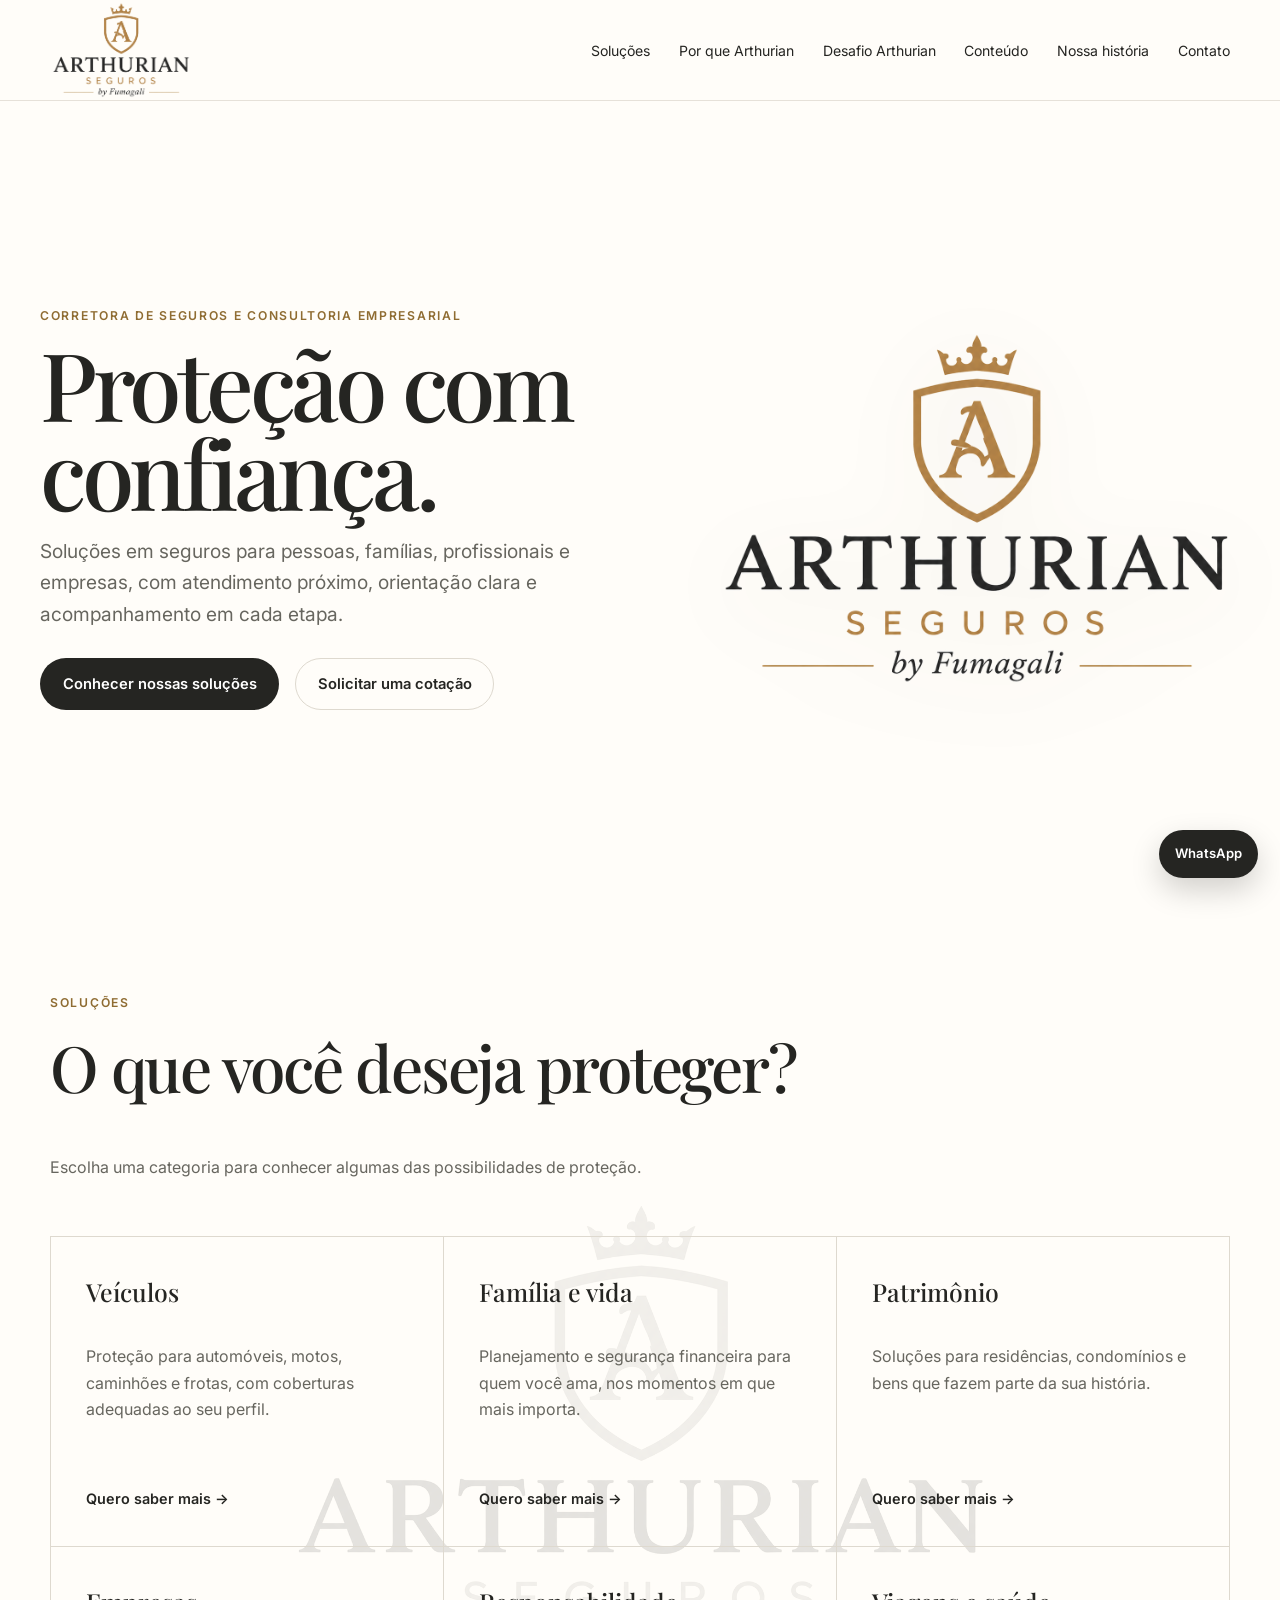
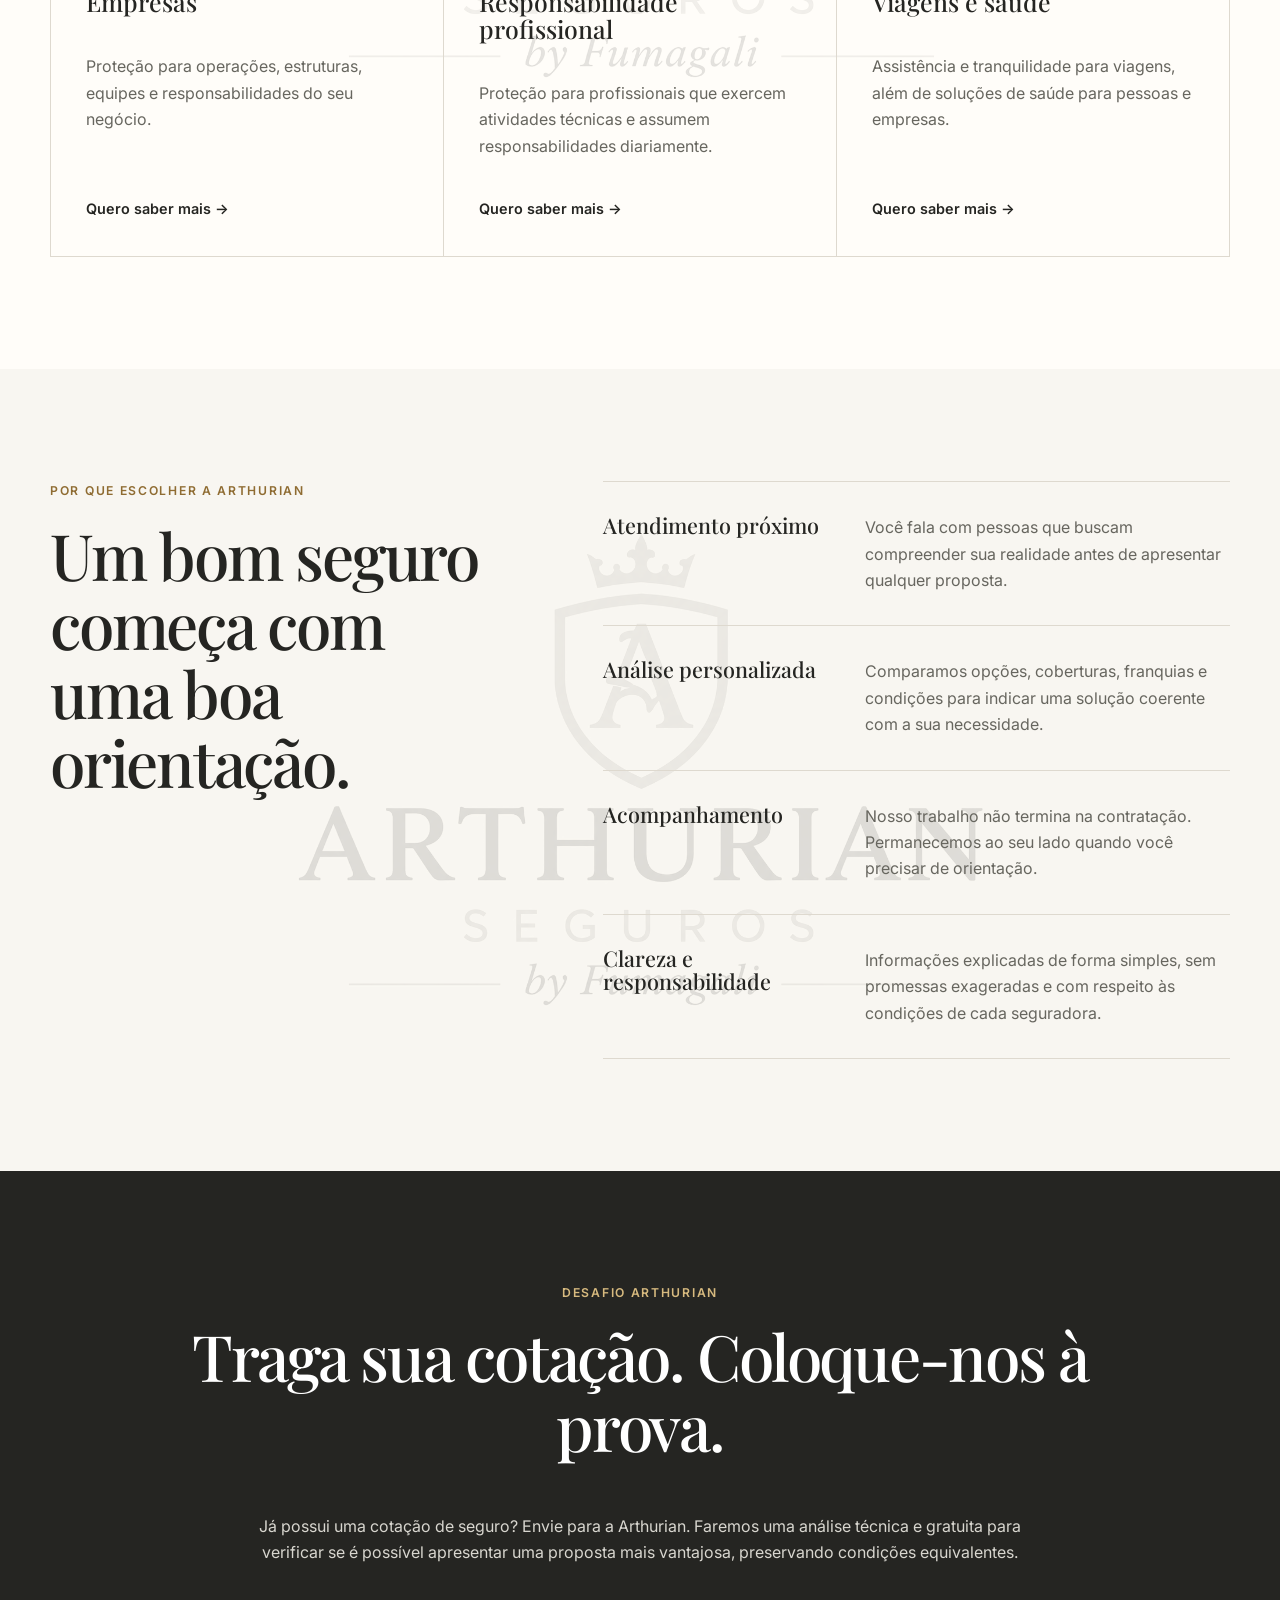
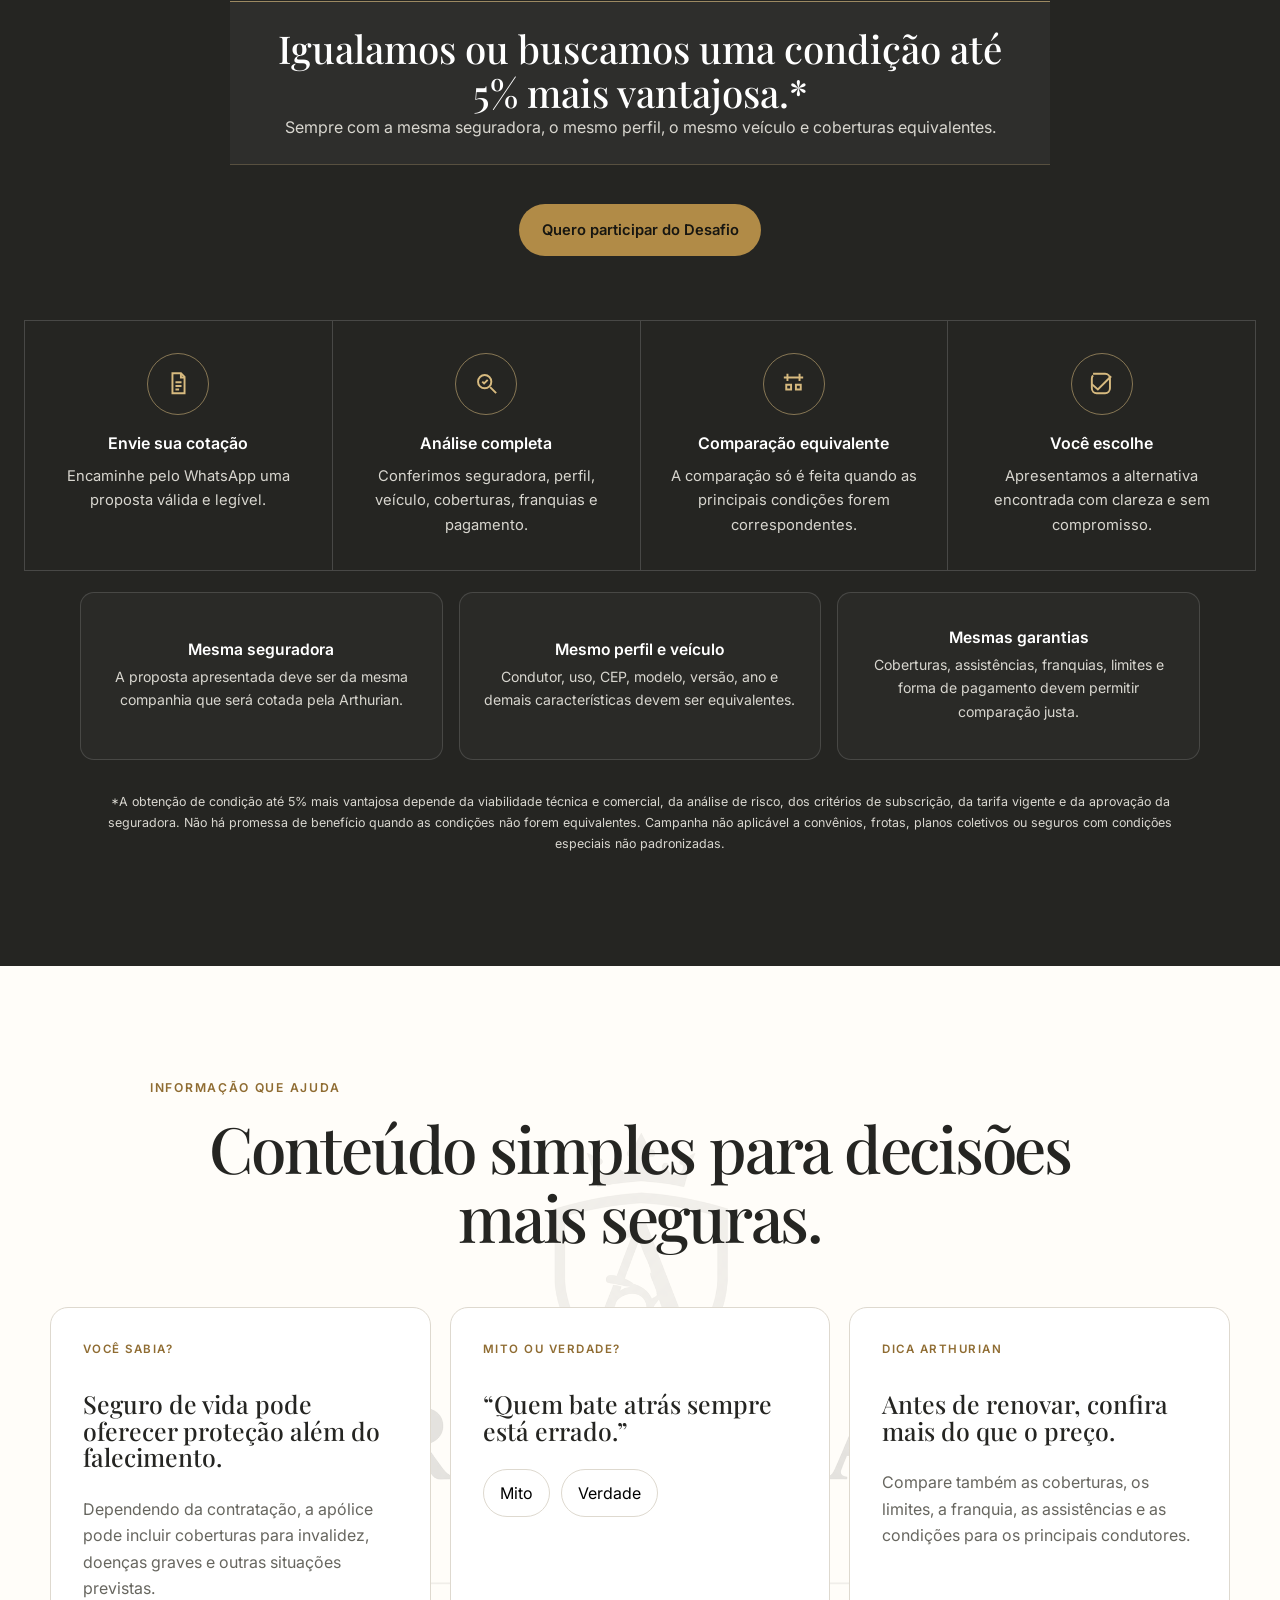
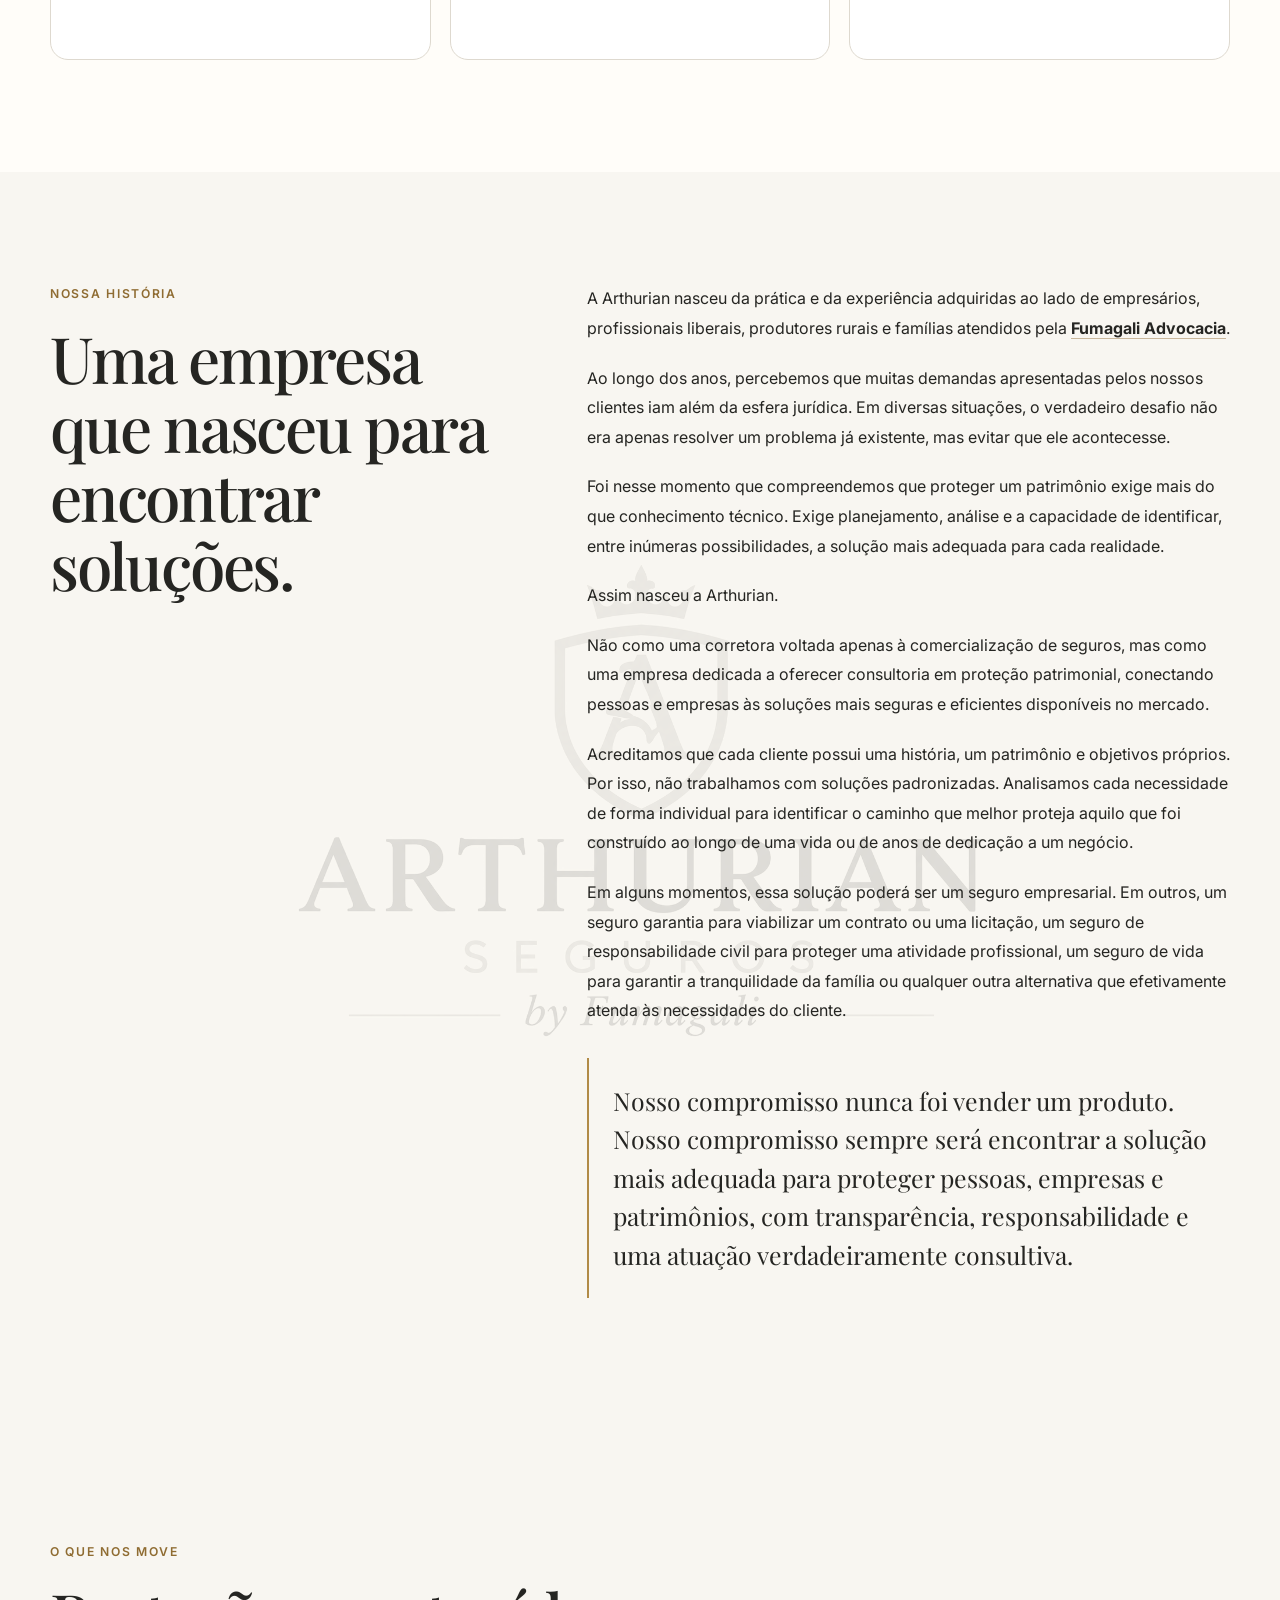
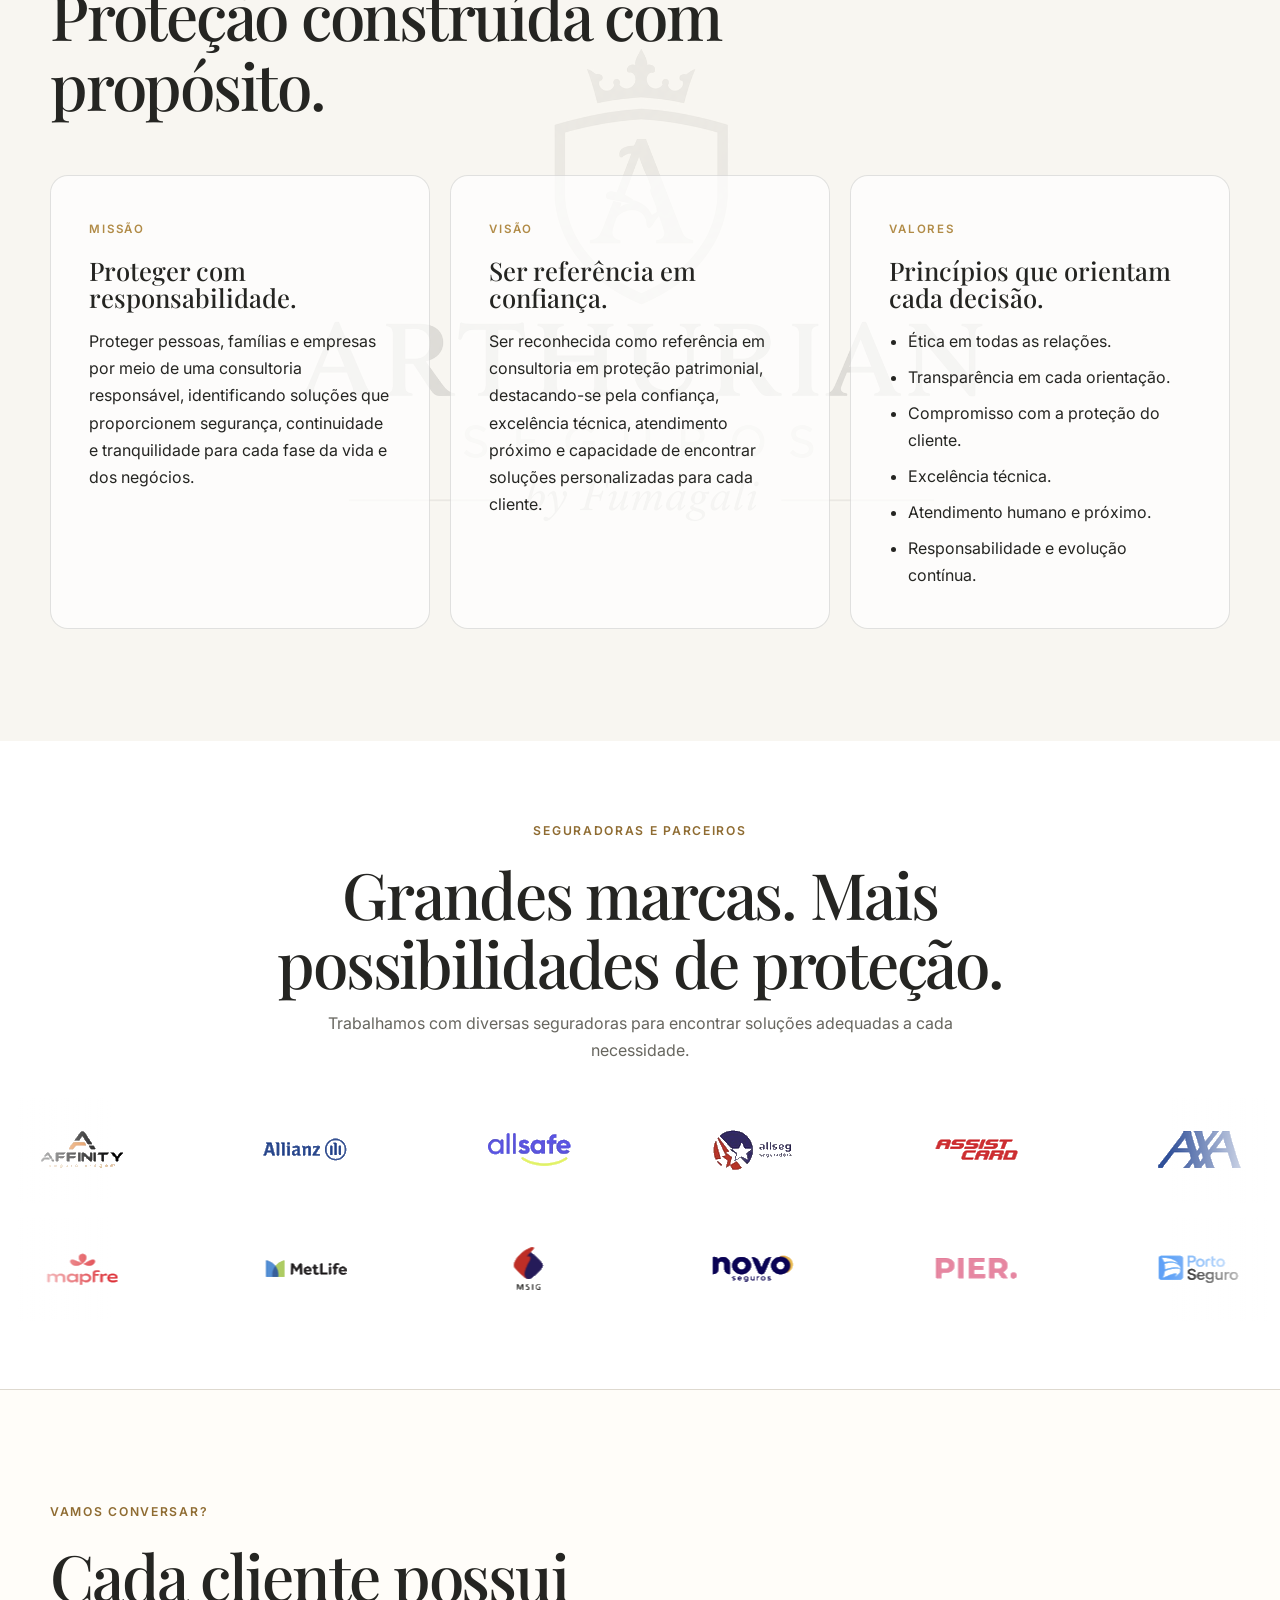
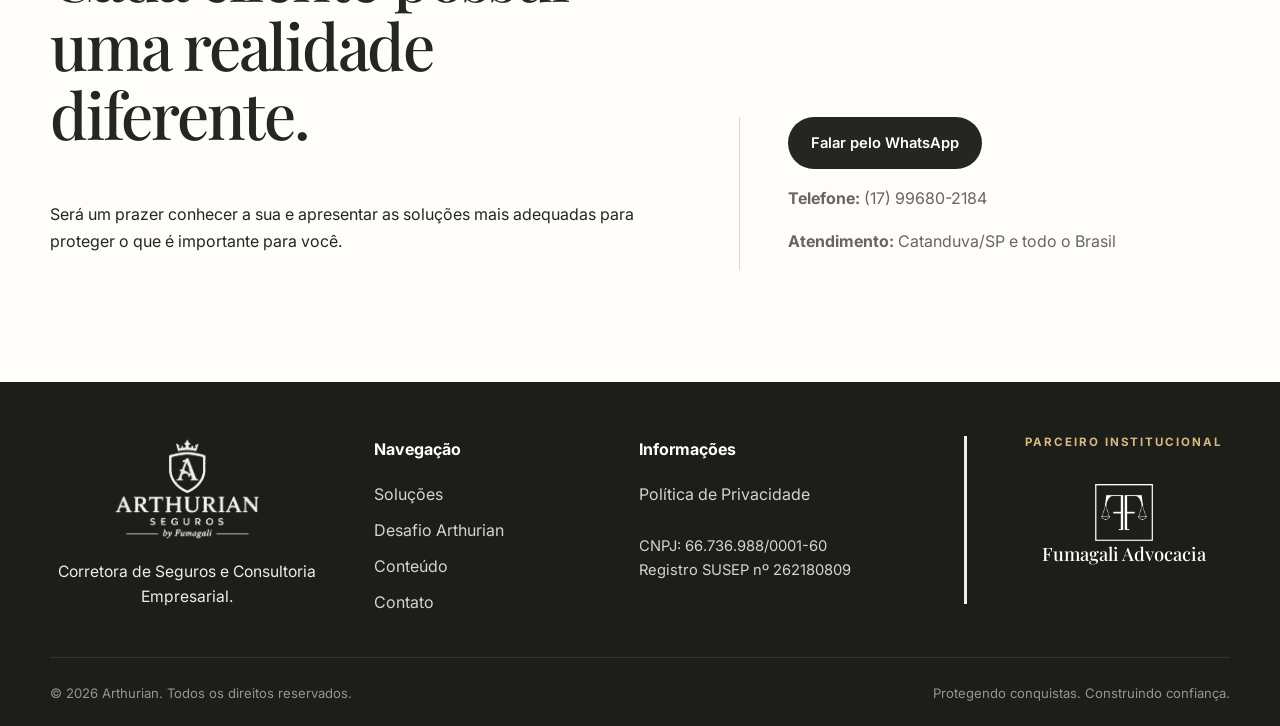
==== commit b5947e14: "Add files via upload" ====
--- a/index.html
+++ b/index.html
@@ -926,6 +926,111 @@
       </div>
     </section>
 
+
+    <section class="partners-section" aria-labelledby="partners-title">
+      <div class="container partners-heading reveal">
+        <p class="eyebrow">Seguradoras e parceiros</p>
+        <h2 id="partners-title">Grandes marcas. Mais possibilidades de proteção.</h2>
+        <p>Trabalhamos com diversas seguradoras para encontrar soluções adequadas a cada necessidade.</p>
+      </div>
+
+      <div class="partners-marquee" aria-label="Seguradoras e parceiros da Arthurian">
+        <div class="partners-track partners-track-left">
+          <div class="partners-group">
+            <div class="partner-logo"><img src="assets/seguradoras/parceiro-01.png" alt="Affinity" loading="lazy"></div>
+            <div class="partner-logo"><img src="assets/seguradoras/parceiro-02.png" alt="Allianz" loading="lazy"></div>
+            <div class="partner-logo"><img src="assets/seguradoras/parceiro-03.png" alt="Allsafe" loading="lazy"></div>
+            <div class="partner-logo"><img src="assets/seguradoras/parceiro-04.png" alt="Allseg" loading="lazy"></div>
+            <div class="partner-logo"><img src="assets/seguradoras/parceiro-05.png" alt="Assist Card" loading="lazy"></div>
+            <div class="partner-logo"><img src="assets/seguradoras/parceiro-06.png" alt="AXA" loading="lazy"></div>
+            <div class="partner-logo"><img src="assets/seguradoras/parceiro-07.png" alt="Azul" loading="lazy"></div>
+            <div class="partner-logo"><img src="assets/seguradoras/parceiro-08.png" alt="BP Mensal" loading="lazy"></div>
+            <div class="partner-logo"><img src="assets/seguradoras/parceiro-09.png" alt="BP" loading="lazy"></div>
+            <div class="partner-logo"><img src="assets/seguradoras/parceiro-10.png" alt="Bradesco Seguros" loading="lazy"></div>
+            <div class="partner-logo"><img src="assets/seguradoras/parceiro-11.png" alt="Centauro-ON" loading="lazy"></div>
+            <div class="partner-logo"><img src="assets/seguradoras/parceiro-12.png" alt="Chubb" loading="lazy"></div>
+            <div class="partner-logo"><img src="assets/seguradoras/parceiro-13.png" alt="Darwin" loading="lazy"></div>
+            <div class="partner-logo"><img src="assets/seguradoras/parceiro-14.png" alt="Ezze" loading="lazy"></div>
+            <div class="partner-logo"><img src="assets/seguradoras/parceiro-15.png" alt="Gente" loading="lazy"></div>
+            <div class="partner-logo"><img src="assets/seguradoras/parceiro-16.png" alt="HDI" loading="lazy"></div>
+            <div class="partner-logo"><img src="assets/seguradoras/parceiro-17.png" alt="Icatu" loading="lazy"></div>
+            <div class="partner-logo"><img src="assets/seguradoras/parceiro-18.png" alt="Indiana" loading="lazy"></div>
+            <div class="partner-logo"><img src="assets/seguradoras/parceiro-19.png" alt="Ituran" loading="lazy"></div>
+            <div class="partner-logo"><img src="assets/seguradoras/parceiro-20.png" alt="Justos" loading="lazy"></div>
+          </div>
+          <div class="partners-group" aria-hidden="true">
+            <div class="partner-logo"><img src="assets/seguradoras/parceiro-01.png" alt="" loading="lazy"></div>
+            <div class="partner-logo"><img src="assets/seguradoras/parceiro-02.png" alt="" loading="lazy"></div>
+            <div class="partner-logo"><img src="assets/seguradoras/parceiro-03.png" alt="" loading="lazy"></div>
+            <div class="partner-logo"><img src="assets/seguradoras/parceiro-04.png" alt="" loading="lazy"></div>
+            <div class="partner-logo"><img src="assets/seguradoras/parceiro-05.png" alt="" loading="lazy"></div>
+            <div class="partner-logo"><img src="assets/seguradoras/parceiro-06.png" alt="" loading="lazy"></div>
+            <div class="partner-logo"><img src="assets/seguradoras/parceiro-07.png" alt="" loading="lazy"></div>
+            <div class="partner-logo"><img src="assets/seguradoras/parceiro-08.png" alt="" loading="lazy"></div>
+            <div class="partner-logo"><img src="assets/seguradoras/parceiro-09.png" alt="" loading="lazy"></div>
+            <div class="partner-logo"><img src="assets/seguradoras/parceiro-10.png" alt="" loading="lazy"></div>
+            <div class="partner-logo"><img src="assets/seguradoras/parceiro-11.png" alt="" loading="lazy"></div>
+            <div class="partner-logo"><img src="assets/seguradoras/parceiro-12.png" alt="" loading="lazy"></div>
+            <div class="partner-logo"><img src="assets/seguradoras/parceiro-13.png" alt="" loading="lazy"></div>
+            <div class="partner-logo"><img src="assets/seguradoras/parceiro-14.png" alt="" loading="lazy"></div>
+            <div class="partner-logo"><img src="assets/seguradoras/parceiro-15.png" alt="" loading="lazy"></div>
+            <div class="partner-logo"><img src="assets/seguradoras/parceiro-16.png" alt="" loading="lazy"></div>
+            <div class="partner-logo"><img src="assets/seguradoras/parceiro-17.png" alt="" loading="lazy"></div>
+            <div class="partner-logo"><img src="assets/seguradoras/parceiro-18.png" alt="" loading="lazy"></div>
+            <div class="partner-logo"><img src="assets/seguradoras/parceiro-19.png" alt="" loading="lazy"></div>
+            <div class="partner-logo"><img src="assets/seguradoras/parceiro-20.png" alt="" loading="lazy"></div>
+          </div>
+        </div>
+      </div>
+
+      <div class="partners-marquee" aria-hidden="true">
+        <div class="partners-track partners-track-right">
+          <div class="partners-group">
+            <div class="partner-logo"><img src="assets/seguradoras/parceiro-21.png" alt="Mapfre" loading="lazy"></div>
+            <div class="partner-logo"><img src="assets/seguradoras/parceiro-22.png" alt="MetLife" loading="lazy"></div>
+            <div class="partner-logo"><img src="assets/seguradoras/parceiro-23.png" alt="MSIG" loading="lazy"></div>
+            <div class="partner-logo"><img src="assets/seguradoras/parceiro-24.png" alt="Novo" loading="lazy"></div>
+            <div class="partner-logo"><img src="assets/seguradoras/parceiro-25.png" alt="Pier" loading="lazy"></div>
+            <div class="partner-logo"><img src="assets/seguradoras/parceiro-26.png" alt="Porto Seguro" loading="lazy"></div>
+            <div class="partner-logo"><img src="assets/seguradoras/parceiro-27.png" alt="Sancor Seguros" loading="lazy"></div>
+            <div class="partner-logo"><img src="assets/seguradoras/parceiro-28.png" alt="Suhai" loading="lazy"></div>
+            <div class="partner-logo"><img src="assets/seguradoras/parceiro-29.png" alt="Suíça" loading="lazy"></div>
+            <div class="partner-logo"><img src="assets/seguradoras/parceiro-30.png" alt="SulAmérica" loading="lazy"></div>
+            <div class="partner-logo"><img src="assets/seguradoras/parceiro-31.png" alt="Sura" loading="lazy"></div>
+            <div class="partner-logo"><img src="assets/seguradoras/parceiro-32.png" alt="Tokio Marine" loading="lazy"></div>
+            <div class="partner-logo"><img src="assets/seguradoras/parceiro-33.png" alt="Seguros Unimed" loading="lazy"></div>
+            <div class="partner-logo"><img src="assets/seguradoras/parceiro-34.png" alt="Universal Assistance" loading="lazy"></div>
+            <div class="partner-logo"><img src="assets/seguradoras/parceiro-35.png" alt="Usebens" loading="lazy"></div>
+            <div class="partner-logo"><img src="assets/seguradoras/parceiro-36.png" alt="Vital Card" loading="lazy"></div>
+            <div class="partner-logo"><img src="assets/seguradoras/parceiro-37.png" alt="Yelum" loading="lazy"></div>
+            <div class="partner-logo"><img src="assets/seguradoras/parceiro-38.png" alt="Youse" loading="lazy"></div>
+            <div class="partner-logo"><img src="assets/seguradoras/parceiro-39.png" alt="Zurich" loading="lazy"></div>
+          </div>
+          <div class="partners-group" aria-hidden="true">
+            <div class="partner-logo"><img src="assets/seguradoras/parceiro-21.png" alt="" loading="lazy"></div>
+            <div class="partner-logo"><img src="assets/seguradoras/parceiro-22.png" alt="" loading="lazy"></div>
+            <div class="partner-logo"><img src="assets/seguradoras/parceiro-23.png" alt="" loading="lazy"></div>
+            <div class="partner-logo"><img src="assets/seguradoras/parceiro-24.png" alt="" loading="lazy"></div>
+            <div class="partner-logo"><img src="assets/seguradoras/parceiro-25.png" alt="" loading="lazy"></div>
+            <div class="partner-logo"><img src="assets/seguradoras/parceiro-26.png" alt="" loading="lazy"></div>
+            <div class="partner-logo"><img src="assets/seguradoras/parceiro-27.png" alt="" loading="lazy"></div>
+            <div class="partner-logo"><img src="assets/seguradoras/parceiro-28.png" alt="" loading="lazy"></div>
+            <div class="partner-logo"><img src="assets/seguradoras/parceiro-29.png" alt="" loading="lazy"></div>
+            <div class="partner-logo"><img src="assets/seguradoras/parceiro-30.png" alt="" loading="lazy"></div>
+            <div class="partner-logo"><img src="assets/seguradoras/parceiro-31.png" alt="" loading="lazy"></div>
+            <div class="partner-logo"><img src="assets/seguradoras/parceiro-32.png" alt="" loading="lazy"></div>
+            <div class="partner-logo"><img src="assets/seguradoras/parceiro-33.png" alt="" loading="lazy"></div>
+            <div class="partner-logo"><img src="assets/seguradoras/parceiro-34.png" alt="" loading="lazy"></div>
+            <div class="partner-logo"><img src="assets/seguradoras/parceiro-35.png" alt="" loading="lazy"></div>
+            <div class="partner-logo"><img src="assets/seguradoras/parceiro-36.png" alt="" loading="lazy"></div>
+            <div class="partner-logo"><img src="assets/seguradoras/parceiro-37.png" alt="" loading="lazy"></div>
+            <div class="partner-logo"><img src="assets/seguradoras/parceiro-38.png" alt="" loading="lazy"></div>
+            <div class="partner-logo"><img src="assets/seguradoras/parceiro-39.png" alt="" loading="lazy"></div>
+          </div>
+        </div>
+      </div>
+    </section>
+
     <section class="section contact" id="contato">
       <div class="container contact-grid">
         <div class="reveal">
--- a/styles.css
+++ b/styles.css
@@ -300,3 +300,112 @@
   .site-footer .footer-bottom{flex-direction:column !important;align-items:center !important;text-align:center !important;}
 }
 
+
+
+/* Seguradoras e parceiros — duas esteiras contínuas */
+.partners-section {
+  background: #fff;
+  padding: 5rem 0 4.25rem;
+  overflow: hidden;
+}
+.partners-heading {
+  text-align: center;
+  margin-bottom: 2.2rem;
+}
+.partners-heading h2 {
+  max-width: 780px;
+  margin: .35rem auto .8rem;
+}
+.partners-heading > p:last-child {
+  max-width: 720px;
+  margin: 0 auto;
+  color: var(--muted);
+}
+.partners-marquee {
+  position: relative;
+  width: 100%;
+  overflow: hidden;
+  padding: .45rem 0;
+}
+.partners-marquee + .partners-marquee {
+  margin-top: .9rem;
+}
+.partners-marquee::before,
+.partners-marquee::after {
+  content: "";
+  position: absolute;
+  z-index: 3;
+  top: 0;
+  bottom: 0;
+  width: 7rem;
+  pointer-events: none;
+}
+.partners-marquee::before {
+  left: 0;
+  background: linear-gradient(90deg, #fff 12%, rgba(255,255,255,0));
+}
+.partners-marquee::after {
+  right: 0;
+  background: linear-gradient(270deg, #fff 12%, rgba(255,255,255,0));
+}
+.partners-track {
+  display: flex;
+  align-items: center;
+  width: max-content;
+  will-change: transform;
+}
+.partners-track-left {
+  animation: arthurianPartnersLeft 54s linear infinite;
+}
+.partners-track-right {
+  animation: arthurianPartnersRight 58s linear infinite;
+  transform: translateX(-50%);
+}
+.partners-group {
+  display: flex;
+  align-items: center;
+  gap: 3.65rem;
+  padding-right: 3.65rem;
+}
+.partner-logo {
+  width: 165px;
+  height: 90px;
+  flex: 0 0 165px;
+  display: flex;
+  align-items: center;
+  justify-content: center;
+  background: #fff;
+  border: 0;
+  outline: 0;
+  box-shadow: none;
+}
+.partner-logo img {
+  display: block;
+  width: 165px;
+  height: 82px;
+  object-fit: contain;
+  background: #fff;
+  border: 0;
+  outline: 0;
+  box-shadow: none;
+}
+@keyframes arthurianPartnersLeft {
+  from { transform: translateX(0); }
+  to   { transform: translateX(-50%); }
+}
+@keyframes arthurianPartnersRight {
+  from { transform: translateX(-50%); }
+  to   { transform: translateX(0); }
+}
+@media (prefers-reduced-motion: reduce) {
+  .partners-track-left,
+  .partners-track-right { animation-play-state: paused; }
+}
+@media (max-width: 700px) {
+  .partners-section { padding: 4rem 0 3.5rem; }
+  .partners-marquee::before,
+  .partners-marquee::after { width: 2.8rem; }
+  .partners-group { gap: 2.25rem; padding-right: 2.25rem; }
+  .partner-logo { width: 130px; height: 76px; flex-basis: 130px; }
+  .partner-logo img { width: 130px; height: 70px; }
+}
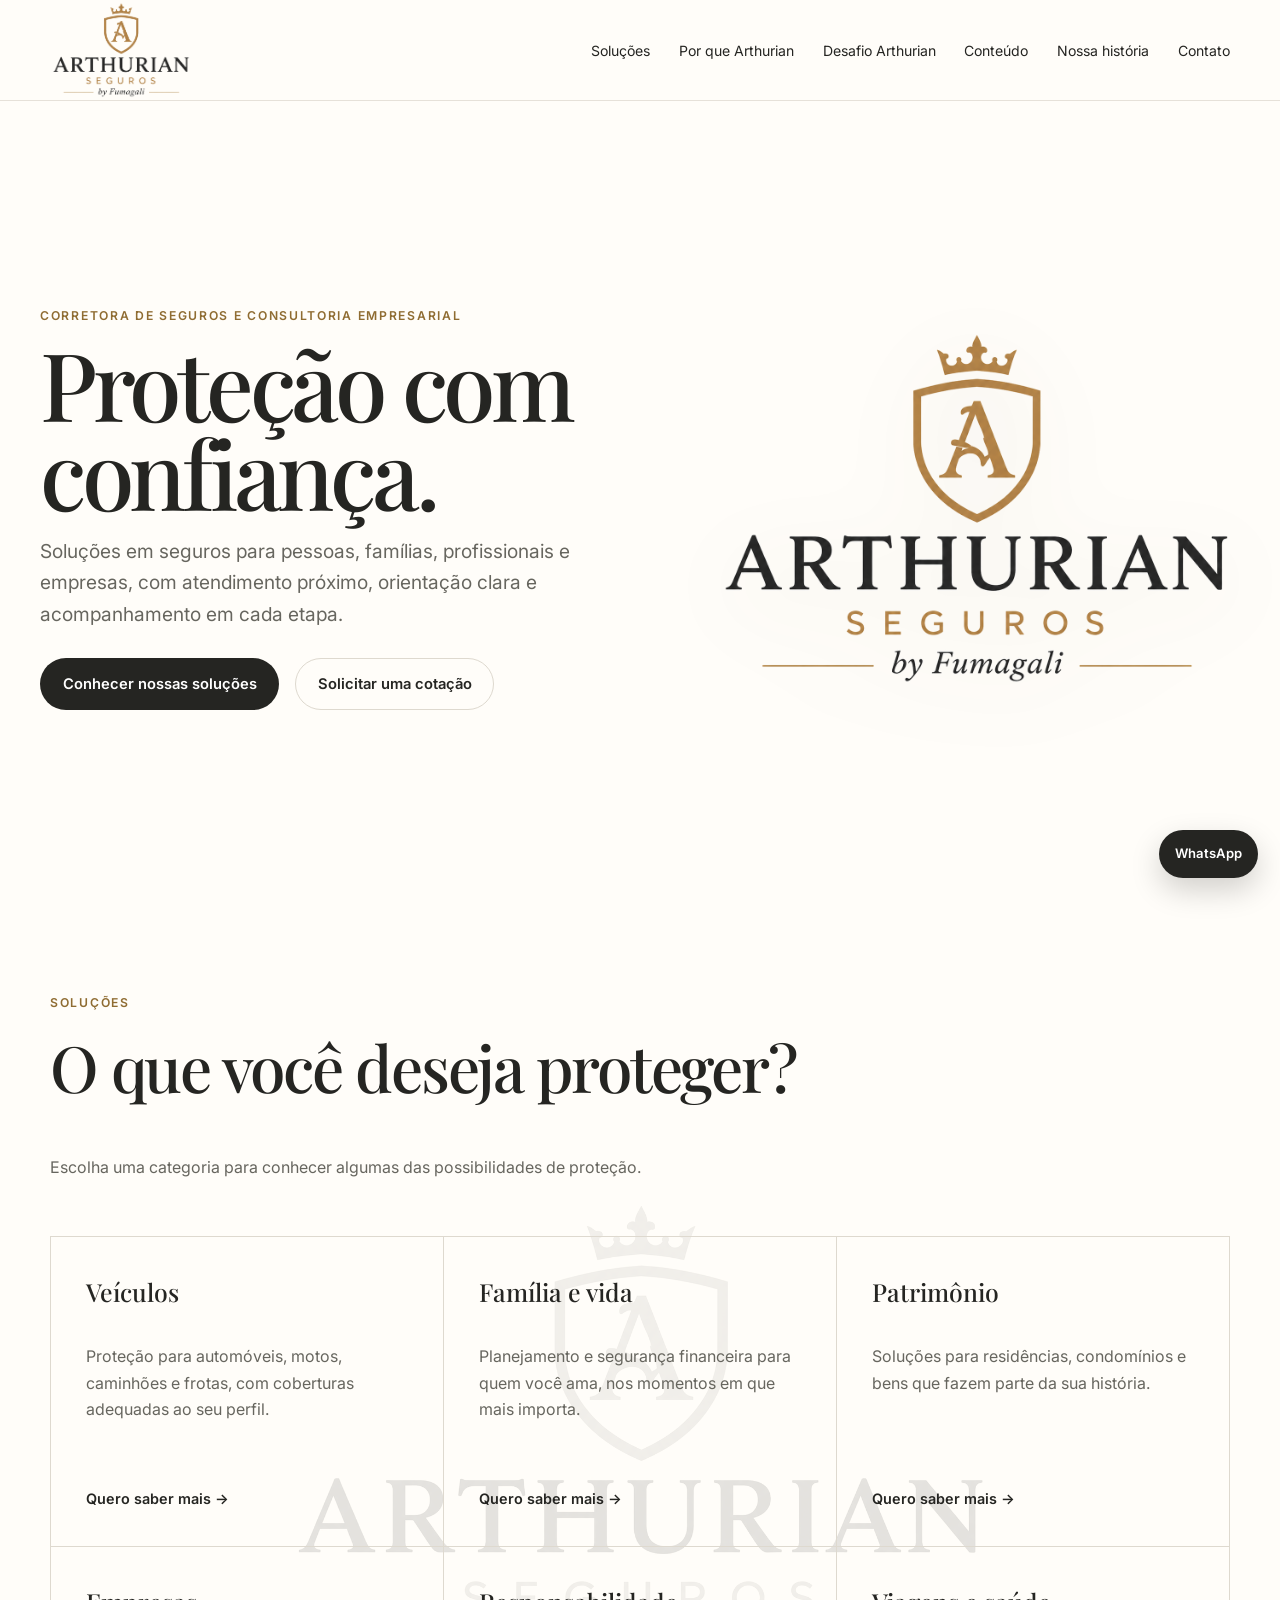
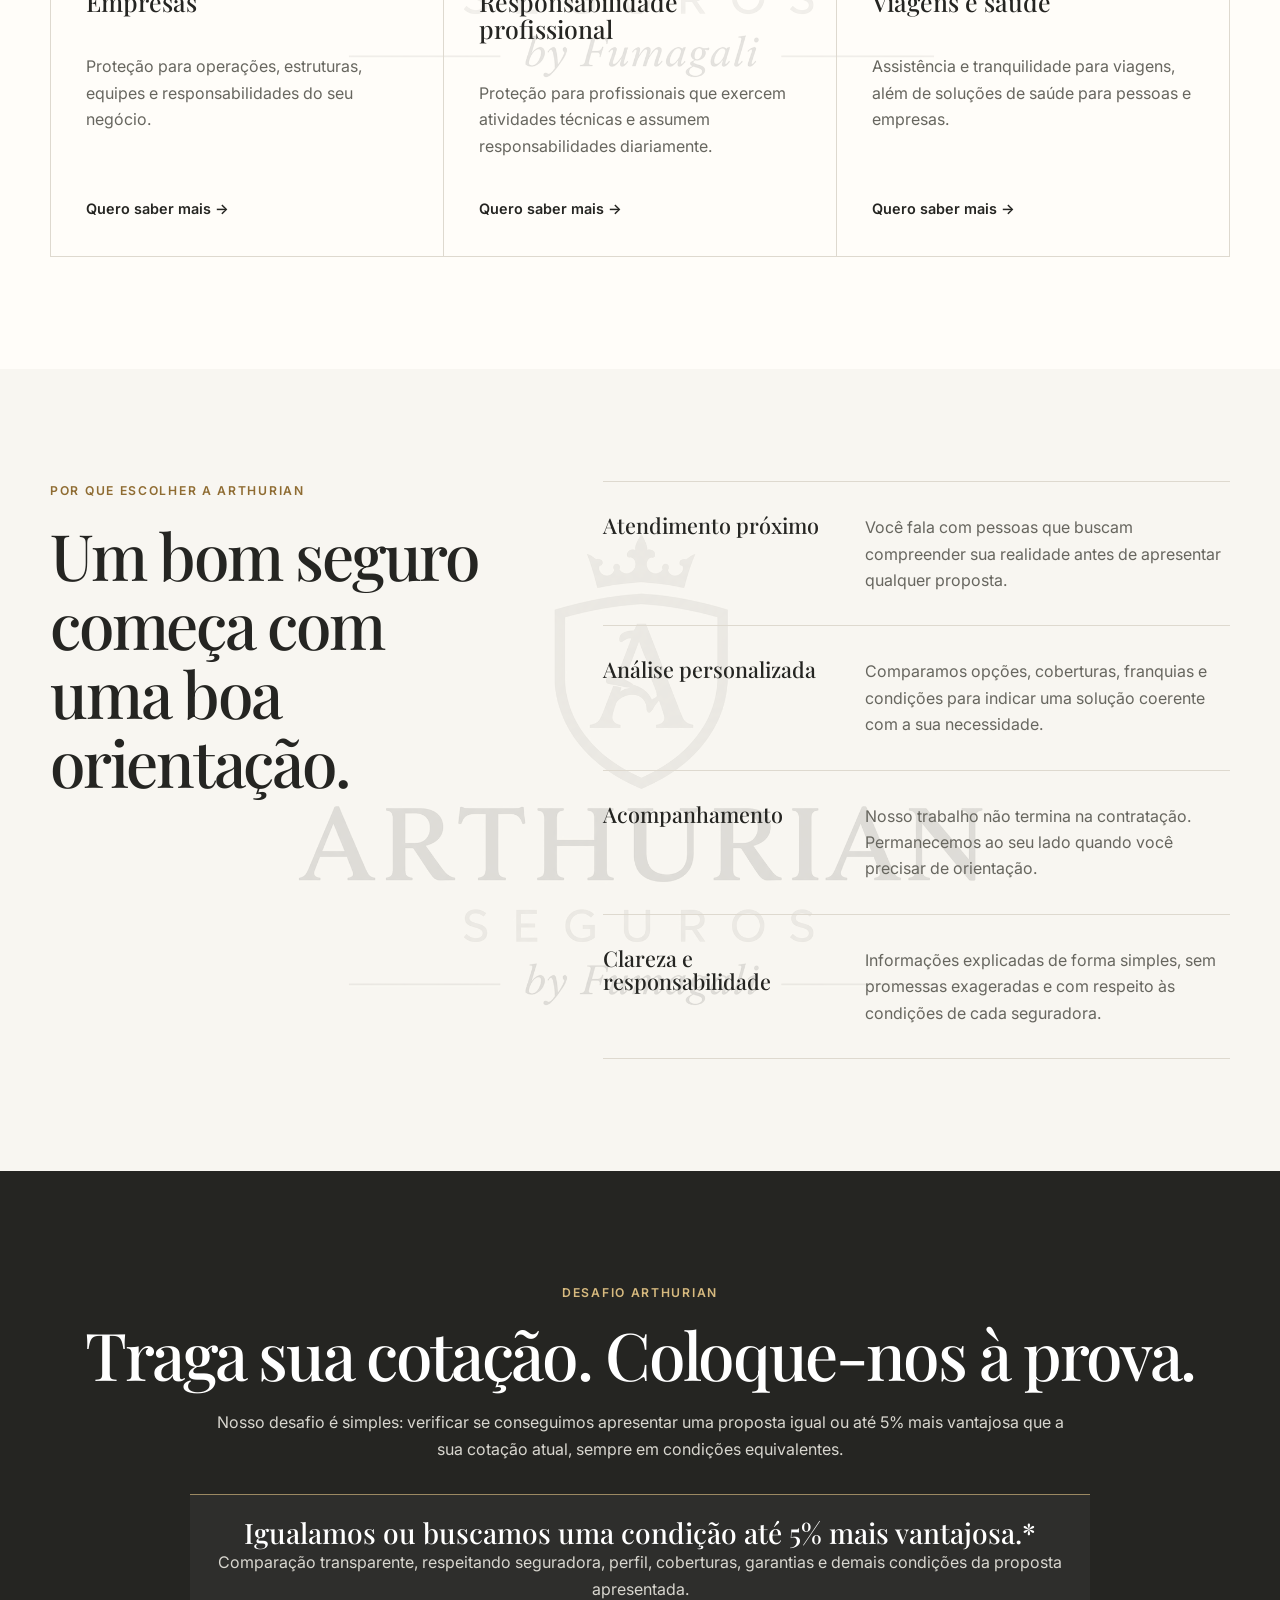
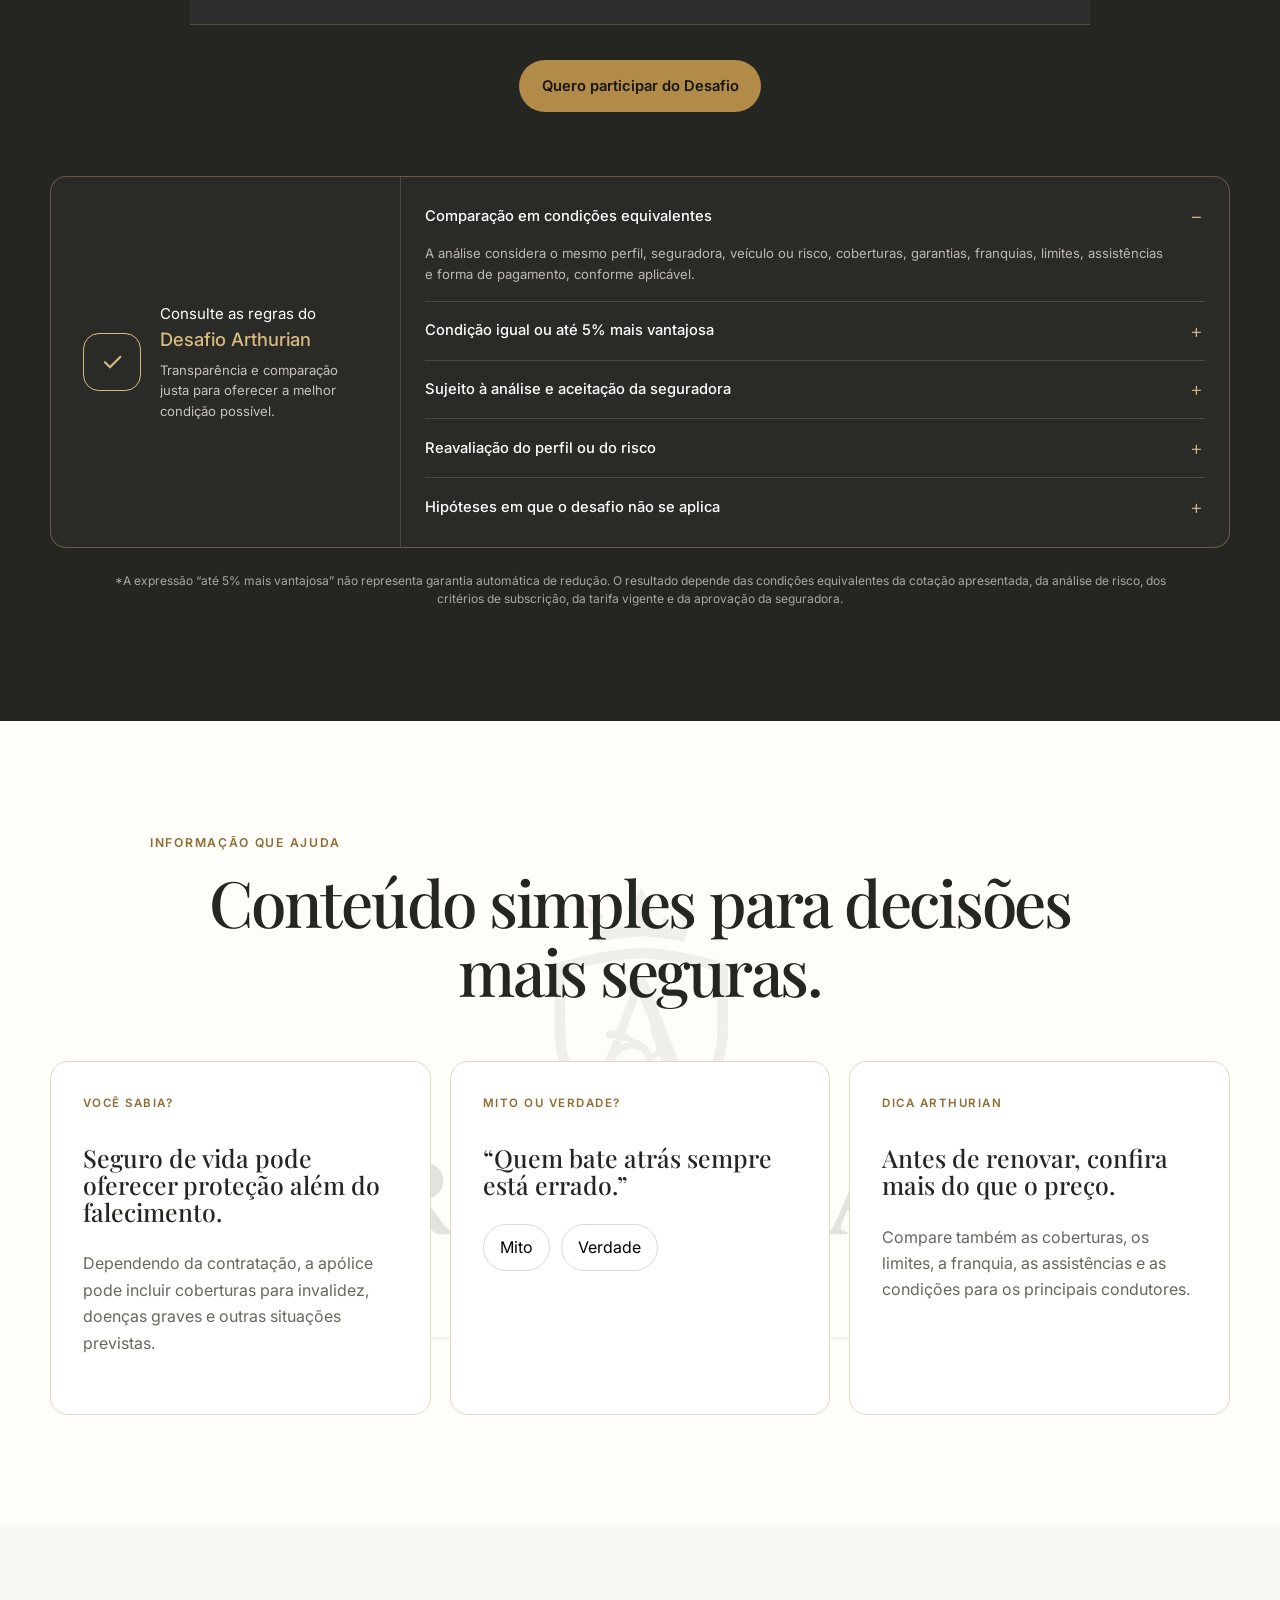
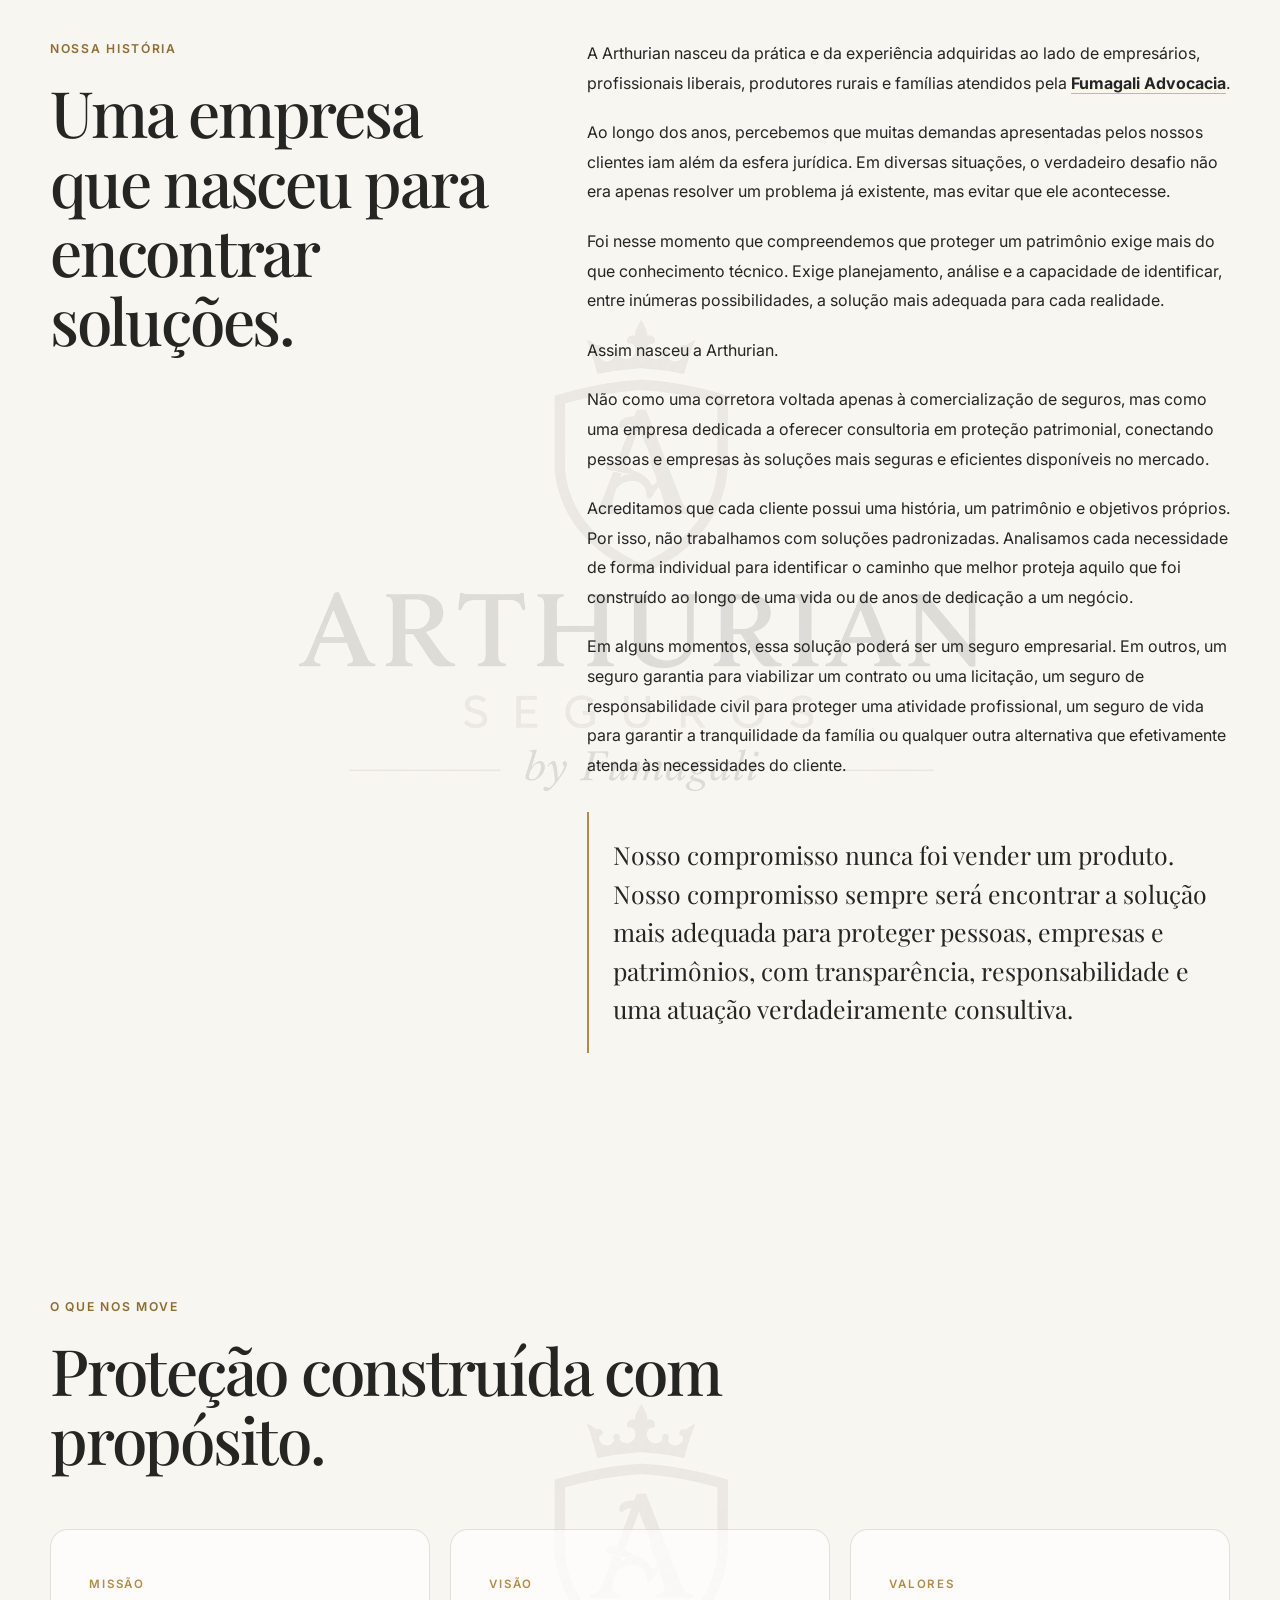
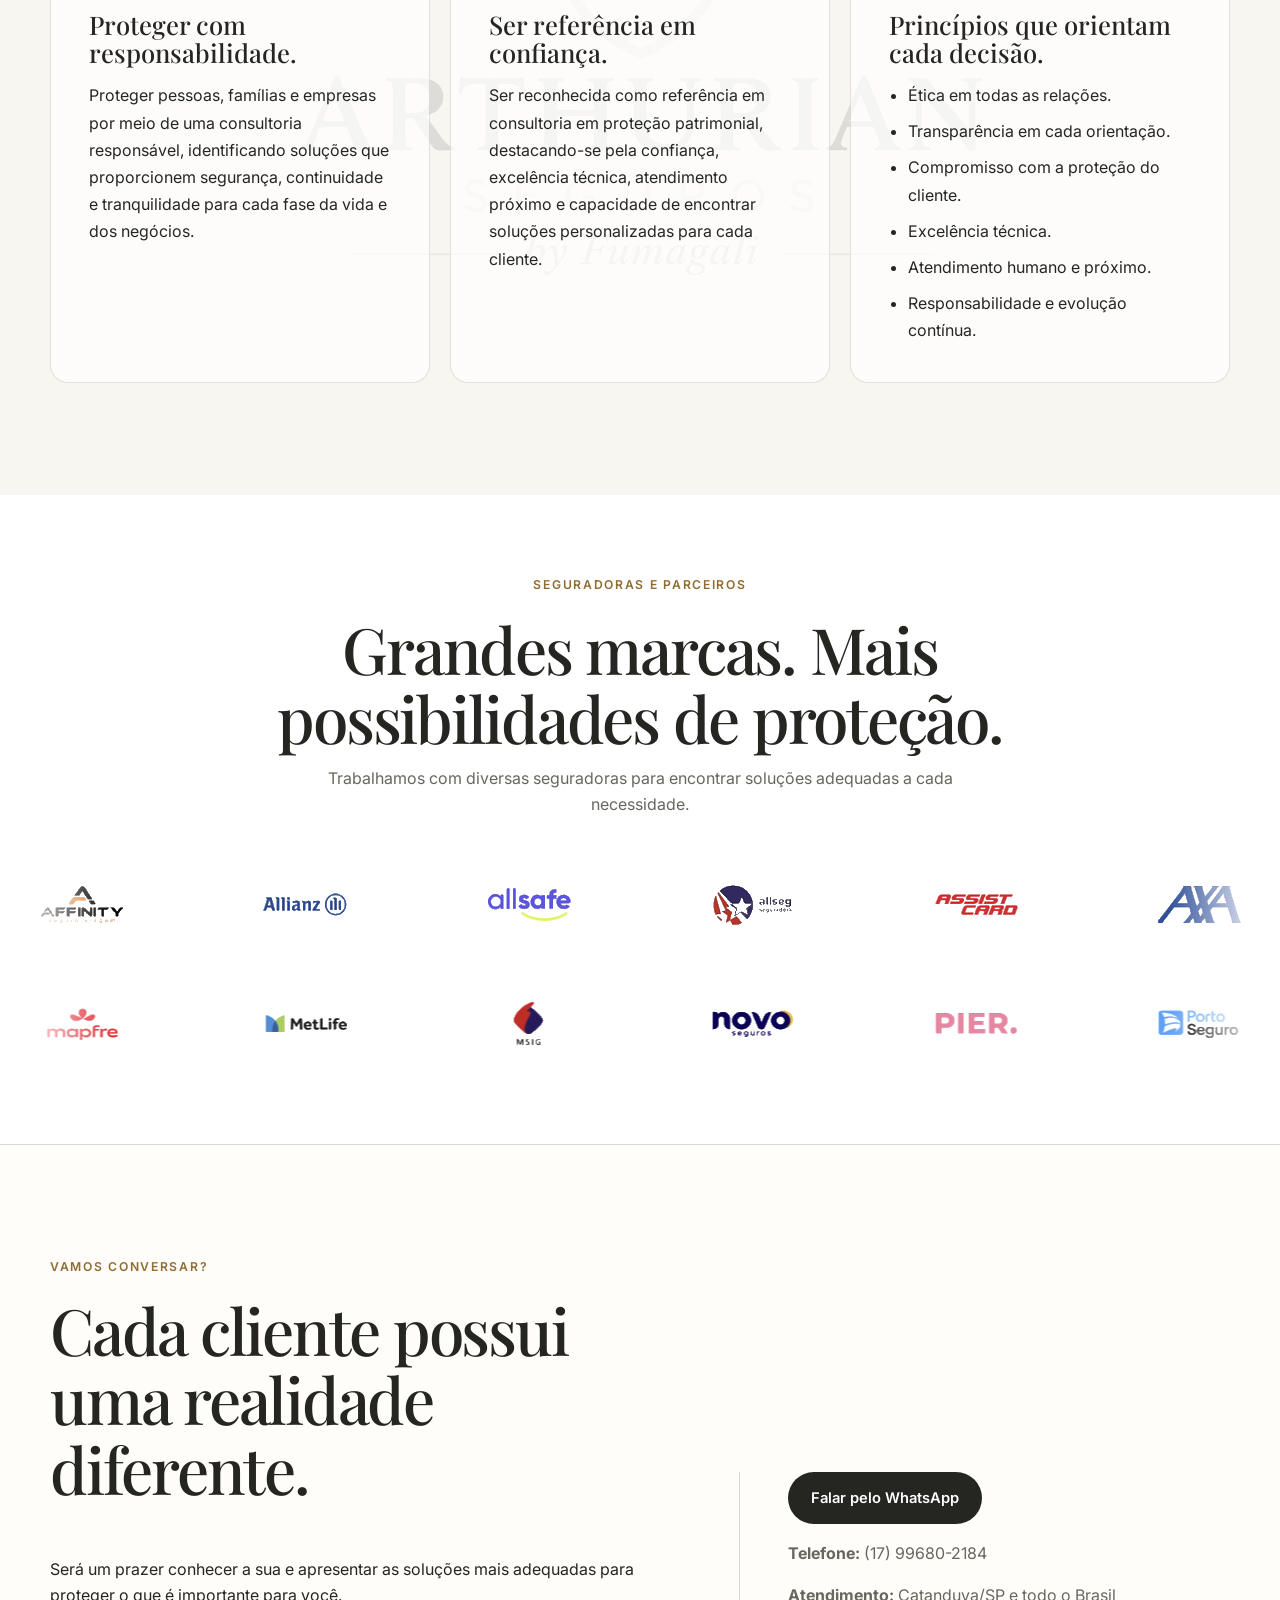
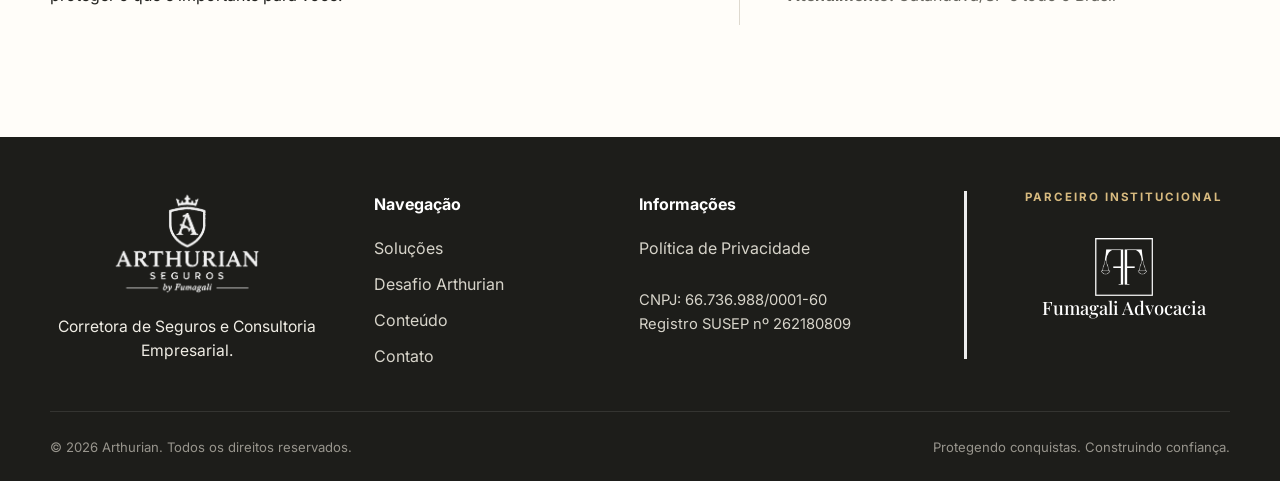
==== commit abc813d9: "Add files via upload" ====
--- a/index.html
+++ b/index.html
@@ -652,6 +652,33 @@
       .site-footer .footer-bottom{flex-direction:column !important;align-items:center !important;text-align:center !important;}
     }
 </style>
+
+<style id="challenge-v3-styles">
+/* Desafio Arthurian — atualização visual 09/08/2026 */
+.challenge-v3 .challenge-intro{max-width:1180px;margin-inline:auto;text-align:center}
+.challenge-v3 .challenge-intro h2{font-size:clamp(2.9rem,5.15vw,5.45rem);line-height:1.02;letter-spacing:-.035em;margin:.35rem auto 1.3rem;white-space:nowrap}
+.challenge-v3 .challenge-intro>p:not(.eyebrow){max-width:850px;margin-inline:auto}
+.challenge-v3 .challenge-highlight{max-width:900px;margin:2rem auto 2.2rem;padding:1.35rem 1.6rem;border-left:0;border-top:1px solid rgba(215,186,127,.65);border-bottom:1px solid rgba(215,186,127,.25);text-align:center}
+.challenge-v3 .challenge-highlight strong{font-size:clamp(1.45rem,2.2vw,2.2rem)}
+.challenge-v3 .challenge-rules{display:grid;grid-template-columns:minmax(250px,.72fr) minmax(0,1.7fr);gap:0;margin:4rem auto 0;max-width:1180px;border:1px solid rgba(215,186,127,.35);border-radius:16px;background:rgba(255,255,255,.025);overflow:hidden}
+.challenge-v3 .challenge-rules-heading{display:flex;align-items:center;gap:1.2rem;padding:2rem;border-right:1px solid rgba(255,255,255,.14);text-align:left}
+.challenge-v3 .challenge-rules-symbol{display:grid;place-items:center;flex:0 0 58px;width:58px;height:58px;border:1px solid #d7ba7f;border-radius:16px;color:#d7ba7f;font-size:1.65rem}
+.challenge-v3 .challenge-rules-heading p{margin:0;color:#fff;font-size:.94rem}
+.challenge-v3 .challenge-rules-heading h3{margin:.2rem 0 .6rem;color:#d7ba7f;font-family:var(--sans);font-size:1.15rem}
+.challenge-v3 .challenge-rules-heading div>span{display:block;color:#c7c4bc;font-size:.82rem;line-height:1.55}
+.challenge-v3 .challenge-rules-list{padding:.65rem 1.5rem}
+.challenge-v3 details{border-bottom:1px solid rgba(255,255,255,.14)}
+.challenge-v3 details:last-child{border-bottom:0}
+.challenge-v3 summary{position:relative;padding:1.05rem 2rem 1.05rem 0;color:#fff;cursor:pointer;list-style:none;font-size:.92rem;font-weight:500}
+.challenge-v3 summary::-webkit-details-marker{display:none}
+.challenge-v3 summary::after{content:'+';position:absolute;right:.15rem;top:50%;transform:translateY(-50%);color:#d7ba7f;font-size:1.25rem;font-weight:300}
+.challenge-v3 details[open] summary::after{content:'−'}
+.challenge-v3 details p{margin:-.15rem 2rem 1rem 0;color:#bdbab2;font-size:.82rem;line-height:1.6}
+.challenge-v3 .challenge-note{max-width:1080px;margin:1.5rem auto 0;text-align:center;color:#aaa79e;font-size:.75rem;line-height:1.55}
+@media(max-width:1100px){.challenge-v3 .challenge-intro h2{font-size:clamp(2.65rem,5.4vw,4.4rem)}}
+@media(max-width:900px){.challenge-v3 .challenge-intro h2{white-space:normal}.challenge-v3 .challenge-rules{grid-template-columns:1fr}.challenge-v3 .challenge-rules-heading{border-right:0;border-bottom:1px solid rgba(255,255,255,.14)}}
+@media(max-width:620px){.challenge-v3 .challenge-intro h2{font-size:clamp(2.35rem,11vw,3.35rem)}.challenge-v3 .challenge-rules-heading{padding:1.4rem}.challenge-v3 .challenge-rules-list{padding:.45rem 1.15rem}.challenge-v3 summary{font-size:.88rem}.challenge-v3 .challenge-highlight{padding:1.2rem 1rem}}
+</style>
 </head>
 <body>
   <a class="skip-link" href="#conteudo">Ir para o conteúdo</a>
@@ -767,68 +794,55 @@
       </div>
     </section>
 
-    <section class="section challenge" id="desafio">
+    <section class="section challenge challenge-v3" id="desafio">
       <div class="container">
         <div class="challenge-intro reveal">
           <p class="eyebrow light">Desafio Arthurian</p>
           <h2>Traga sua cotação. Coloque-nos à prova.</h2>
-          <p>Já possui uma cotação de seguro? Envie para a Arthurian. Faremos uma análise técnica e gratuita para verificar se é possível apresentar uma proposta mais vantajosa, preservando condições equivalentes.</p>
+          <p>Nosso desafio é simples: verificar se conseguimos apresentar uma proposta igual ou até 5% mais vantajosa que a sua cotação atual, sempre em condições equivalentes.</p>
 
           <div class="challenge-highlight">
             <strong>Igualamos ou buscamos uma condição até 5% mais vantajosa.*</strong>
-            <span>Sempre com a mesma seguradora, o mesmo perfil, o mesmo veículo e coberturas equivalentes.</span>
+            <span>Comparação transparente, respeitando seguradora, perfil, coberturas, garantias e demais condições da proposta apresentada.</span>
           </div>
 
           <a class="button button-gold" href="https://wa.me/5517996802184?text=Olá!%20Quero%20participar%20do%20Desafio%20Arthurian%20e%20enviar%20minha%20cotação%20para%20análise." target="_blank" rel="noopener">Quero participar do Desafio</a>
         </div>
 
-        <div class="challenge-steps reveal" aria-label="Etapas do Desafio Arthurian">
-          <article class="challenge-step">
-            <div class="challenge-icon" aria-hidden="true">
-              <svg viewBox="0 0 24 24" fill="none" stroke-width="1.6"><path d="M7 3.5h7l3 3V20H7z"/><path d="M14 3.5V7h3"/><path d="M9.5 11h5M9.5 14h5M9.5 17h3"/></svg>
+        <div class="challenge-rules reveal" aria-label="Regras do Desafio Arthurian">
+          <div class="challenge-rules-heading">
+            <span class="challenge-rules-symbol" aria-hidden="true">✓</span>
+            <div>
+              <p>Consulte as regras do</p>
+              <h3>Desafio Arthurian</h3>
+              <span>Transparência e comparação justa para oferecer a melhor condição possível.</span>
             </div>
-            <h3>Envie sua cotação</h3>
-            <p>Encaminhe pelo WhatsApp uma proposta válida e legível.</p>
-          </article>
-          <article class="challenge-step">
-            <div class="challenge-icon" aria-hidden="true">
-              <svg viewBox="0 0 24 24" fill="none" stroke-width="1.6"><circle cx="10.5" cy="10.5" r="5.5"/><path d="m15 15 5 5M8.5 10.5l1.5 1.5 3-3"/></svg>
-            </div>
-            <h3>Análise completa</h3>
-            <p>Conferimos seguradora, perfil, veículo, coberturas, franquias e pagamento.</p>
-          </article>
-          <article class="challenge-step">
-            <div class="challenge-icon" aria-hidden="true">
-              <svg viewBox="0 0 24 24" fill="none" stroke-width="1.6"><path d="M4 7h16M7 4v6M17 4v6M6 13h4v4H6zM14 13h4v4h-4z"/></svg>
-            </div>
-            <h3>Comparação equivalente</h3>
-            <p>A comparação só é feita quando as principais condições forem correspondentes.</p>
-          </article>
-          <article class="challenge-step">
-            <div class="challenge-icon" aria-hidden="true">
-              <svg viewBox="0 0 24 24" fill="none" stroke-width="1.6"><path d="M4 12.5 9 17l11-11"/><path d="M5 4h10a4 4 0 0 1 4 4v8a4 4 0 0 1-4 4H8a4 4 0 0 1-4-4V8a4 4 0 0 1 1-2.7"/></svg>
-            </div>
-            <h3>Você escolhe</h3>
-            <p>Apresentamos a alternativa encontrada com clareza e sem compromisso.</p>
-          </article>
-        </div>
-
-        <div class="challenge-criteria reveal">
-          <article>
-            <h3>Mesma seguradora</h3>
-            <p>A proposta apresentada deve ser da mesma companhia que será cotada pela Arthurian.</p>
-          </article>
-          <article>
-            <h3>Mesmo perfil e veículo</h3>
-            <p>Condutor, uso, CEP, modelo, versão, ano e demais características devem ser equivalentes.</p>
-          </article>
-          <article>
-            <h3>Mesmas garantias</h3>
-            <p>Coberturas, assistências, franquias, limites e forma de pagamento devem permitir comparação justa.</p>
-          </article>
-        </div>
-
-        <p class="challenge-note reveal">*A obtenção de condição até 5% mais vantajosa depende da viabilidade técnica e comercial, da análise de risco, dos critérios de subscrição, da tarifa vigente e da aprovação da seguradora. Não há promessa de benefício quando as condições não forem equivalentes. Campanha não aplicável a convênios, frotas, planos coletivos ou seguros com condições especiais não padronizadas.</p>
+          </div>
+          <div class="challenge-rules-list">
+            <details open>
+              <summary>Comparação em condições equivalentes</summary>
+              <p>A análise considera o mesmo perfil, seguradora, veículo ou risco, coberturas, garantias, franquias, limites, assistências e forma de pagamento, conforme aplicável.</p>
+            </details>
+            <details>
+              <summary>Condição igual ou até 5% mais vantajosa</summary>
+              <p>A condição anunciada depende da possibilidade de comparação efetiva entre propostas equivalentes e da viabilidade técnica e comercial da cotação.</p>
+            </details>
+            <details>
+              <summary>Sujeito à análise e aceitação da seguradora</summary>
+              <p>Toda proposta está sujeita à análise de risco, critérios de subscrição, tarifa vigente, disponibilidade comercial e aceite da seguradora.</p>
+            </details>
+            <details>
+              <summary>Reavaliação do perfil ou do risco</summary>
+              <p>Alterações ou divergências no perfil, utilização, CEP, veículo, risco ou demais informações podem modificar o preço e as condições apresentadas.</p>
+            </details>
+            <details>
+              <summary>Hipóteses em que o desafio não se aplica</summary>
+              <p>O desafio não se aplica quando não houver equivalência entre produtos ou condições, inclusive em comparações entre seguradoras distintas, resseguros, convênios, frotas, planos coletivos ou condições especiais e promocionais não padronizadas.</p>
+            </details>
+          </div>
+        </div>
+
+        <p class="challenge-note reveal">*A expressão “até 5% mais vantajosa” não representa garantia automática de redução. O resultado depende das condições equivalentes da cotação apresentada, da análise de risco, dos critérios de subscrição, da tarifa vigente e da aprovação da seguradora.</p>
       </div>
     </section>
 
@@ -986,13 +1000,13 @@
       <div class="partners-marquee" aria-hidden="true">
         <div class="partners-track partners-track-right">
           <div class="partners-group">
-            <div class="partner-logo"><img src="assets/seguradoras/parceiro-21.png" alt="Mapfre" loading="lazy"></div>
+            <div class="partner-logo"><img src="assets/seguradoras/parceiro-21.png" alt="MAPFRE" loading="lazy"></div>
             <div class="partner-logo"><img src="assets/seguradoras/parceiro-22.png" alt="MetLife" loading="lazy"></div>
             <div class="partner-logo"><img src="assets/seguradoras/parceiro-23.png" alt="MSIG" loading="lazy"></div>
             <div class="partner-logo"><img src="assets/seguradoras/parceiro-24.png" alt="Novo" loading="lazy"></div>
             <div class="partner-logo"><img src="assets/seguradoras/parceiro-25.png" alt="Pier" loading="lazy"></div>
-            <div class="partner-logo"><img src="assets/seguradoras/parceiro-26.png" alt="Porto Seguro" loading="lazy"></div>
-            <div class="partner-logo"><img src="assets/seguradoras/parceiro-27.png" alt="Sancor Seguros" loading="lazy"></div>
+            <div class="partner-logo"><img src="assets/seguradoras/parceiro-26.png" alt="Porto" loading="lazy"></div>
+            <div class="partner-logo"><img src="assets/seguradoras/parceiro-27.png" alt="Sancor" loading="lazy"></div>
             <div class="partner-logo"><img src="assets/seguradoras/parceiro-28.png" alt="Suhai" loading="lazy"></div>
             <div class="partner-logo"><img src="assets/seguradoras/parceiro-29.png" alt="Suíça" loading="lazy"></div>
             <div class="partner-logo"><img src="assets/seguradoras/parceiro-30.png" alt="SulAmérica" loading="lazy"></div>
@@ -1006,7 +1020,7 @@
             <div class="partner-logo"><img src="assets/seguradoras/parceiro-38.png" alt="Youse" loading="lazy"></div>
             <div class="partner-logo"><img src="assets/seguradoras/parceiro-39.png" alt="Zurich" loading="lazy"></div>
           </div>
-          <div class="partners-group" aria-hidden="true">
+          <div class="partners-group">
             <div class="partner-logo"><img src="assets/seguradoras/parceiro-21.png" alt="" loading="lazy"></div>
             <div class="partner-logo"><img src="assets/seguradoras/parceiro-22.png" alt="" loading="lazy"></div>
             <div class="partner-logo"><img src="assets/seguradoras/parceiro-23.png" alt="" loading="lazy"></div>
--- a/styles.css
+++ b/styles.css
@@ -302,110 +302,22 @@
 
 
 
-/* Seguradoras e parceiros — duas esteiras contínuas */
-.partners-section {
-  background: #fff;
-  padding: 5rem 0 4.25rem;
-  overflow: hidden;
-}
-.partners-heading {
-  text-align: center;
-  margin-bottom: 2.2rem;
-}
-.partners-heading h2 {
-  max-width: 780px;
-  margin: .35rem auto .8rem;
-}
-.partners-heading > p:last-child {
-  max-width: 720px;
-  margin: 0 auto;
-  color: var(--muted);
-}
-.partners-marquee {
-  position: relative;
-  width: 100%;
-  overflow: hidden;
-  padding: .45rem 0;
-}
-.partners-marquee + .partners-marquee {
-  margin-top: .9rem;
-}
-.partners-marquee::before,
-.partners-marquee::after {
-  content: "";
-  position: absolute;
-  z-index: 3;
-  top: 0;
-  bottom: 0;
-  width: 7rem;
-  pointer-events: none;
-}
-.partners-marquee::before {
-  left: 0;
-  background: linear-gradient(90deg, #fff 12%, rgba(255,255,255,0));
-}
-.partners-marquee::after {
-  right: 0;
-  background: linear-gradient(270deg, #fff 12%, rgba(255,255,255,0));
-}
-.partners-track {
-  display: flex;
-  align-items: center;
-  width: max-content;
-  will-change: transform;
-}
-.partners-track-left {
-  animation: arthurianPartnersLeft 54s linear infinite;
-}
-.partners-track-right {
-  animation: arthurianPartnersRight 58s linear infinite;
-  transform: translateX(-50%);
-}
-.partners-group {
-  display: flex;
-  align-items: center;
-  gap: 3.65rem;
-  padding-right: 3.65rem;
-}
-.partner-logo {
-  width: 165px;
-  height: 90px;
-  flex: 0 0 165px;
-  display: flex;
-  align-items: center;
-  justify-content: center;
-  background: #fff;
-  border: 0;
-  outline: 0;
-  box-shadow: none;
-}
-.partner-logo img {
-  display: block;
-  width: 165px;
-  height: 82px;
-  object-fit: contain;
-  background: #fff;
-  border: 0;
-  outline: 0;
-  box-shadow: none;
-}
-@keyframes arthurianPartnersLeft {
-  from { transform: translateX(0); }
-  to   { transform: translateX(-50%); }
-}
-@keyframes arthurianPartnersRight {
-  from { transform: translateX(-50%); }
-  to   { transform: translateX(0); }
-}
-@media (prefers-reduced-motion: reduce) {
-  .partners-track-left,
-  .partners-track-right { animation-play-state: paused; }
-}
-@media (max-width: 700px) {
-  .partners-section { padding: 4rem 0 3.5rem; }
-  .partners-marquee::before,
-  .partners-marquee::after { width: 2.8rem; }
-  .partners-group { gap: 2.25rem; padding-right: 2.25rem; }
-  .partner-logo { width: 130px; height: 76px; flex-basis: 130px; }
-  .partner-logo img { width: 130px; height: 70px; }
-}
+/* Seguradoras e parceiros — versão final robusta */
+.partners-section{background:#fff;padding:5rem 0 4.25rem;overflow:hidden;position:relative}
+.partners-heading{text-align:center;margin-bottom:2.2rem}
+.partners-heading h2{max-width:780px;margin:.35rem auto .8rem}
+.partners-heading>p:last-child{max-width:720px;margin:0 auto;color:var(--muted)}
+.partners-marquee{position:relative;width:100%;overflow:hidden;padding:.45rem 0}
+.partners-marquee+.partners-marquee{margin-top:.9rem}
+.partners-marquee::before,.partners-marquee::after{content:"";position:absolute;z-index:3;top:0;bottom:0;width:7rem;pointer-events:none}
+.partners-marquee::before{left:0;background:linear-gradient(90deg,#fff 12%,rgba(255,255,255,0))}
+.partners-marquee::after{right:0;background:linear-gradient(270deg,#fff 12%,rgba(255,255,255,0))}
+.partners-track{display:flex!important;flex-direction:row!important;align-items:center!important;width:max-content!important;min-width:max-content!important;will-change:transform;white-space:nowrap}
+.partners-track-left{animation:arthurianPartnersLeft 54s linear infinite}
+.partners-track-right{animation:arthurianPartnersRight 58s linear infinite;transform:translateX(-50%)}
+.partners-group{display:flex!important;flex-direction:row!important;align-items:center!important;gap:3.65rem;padding-right:3.65rem;width:max-content!important;min-width:max-content!important;flex:0 0 auto!important}
+.partner-logo{width:165px!important;height:90px!important;flex:0 0 165px!important;display:flex!important;align-items:center!important;justify-content:center!important;background:#fff!important;border:0!important;outline:0!important;box-shadow:none!important;margin:0!important;padding:0!important}
+.partner-logo img{display:block!important;width:165px!important;height:82px!important;max-width:165px!important;max-height:82px!important;object-fit:contain!important;background:#fff!important;border:0!important;outline:0!important;box-shadow:none!important;margin:0!important;padding:0!important}
+@keyframes arthurianPartnersLeft{from{transform:translateX(0)}to{transform:translateX(-50%)}}
+@keyframes arthurianPartnersRight{from{transform:translateX(-50%)}to{transform:translateX(0)}}
+@media(max-width:700px){.partners-section{padding:4rem 0 3.5rem}.partners-marquee::before,.partners-marquee::after{width:2.8rem}.partners-group{gap:2.25rem;padding-right:2.25rem}.partner-logo{width:130px!important;height:76px!important;flex-basis:130px!important}.partner-logo img{width:130px!important;height:70px!important;max-width:130px!important;max-height:70px!important}}
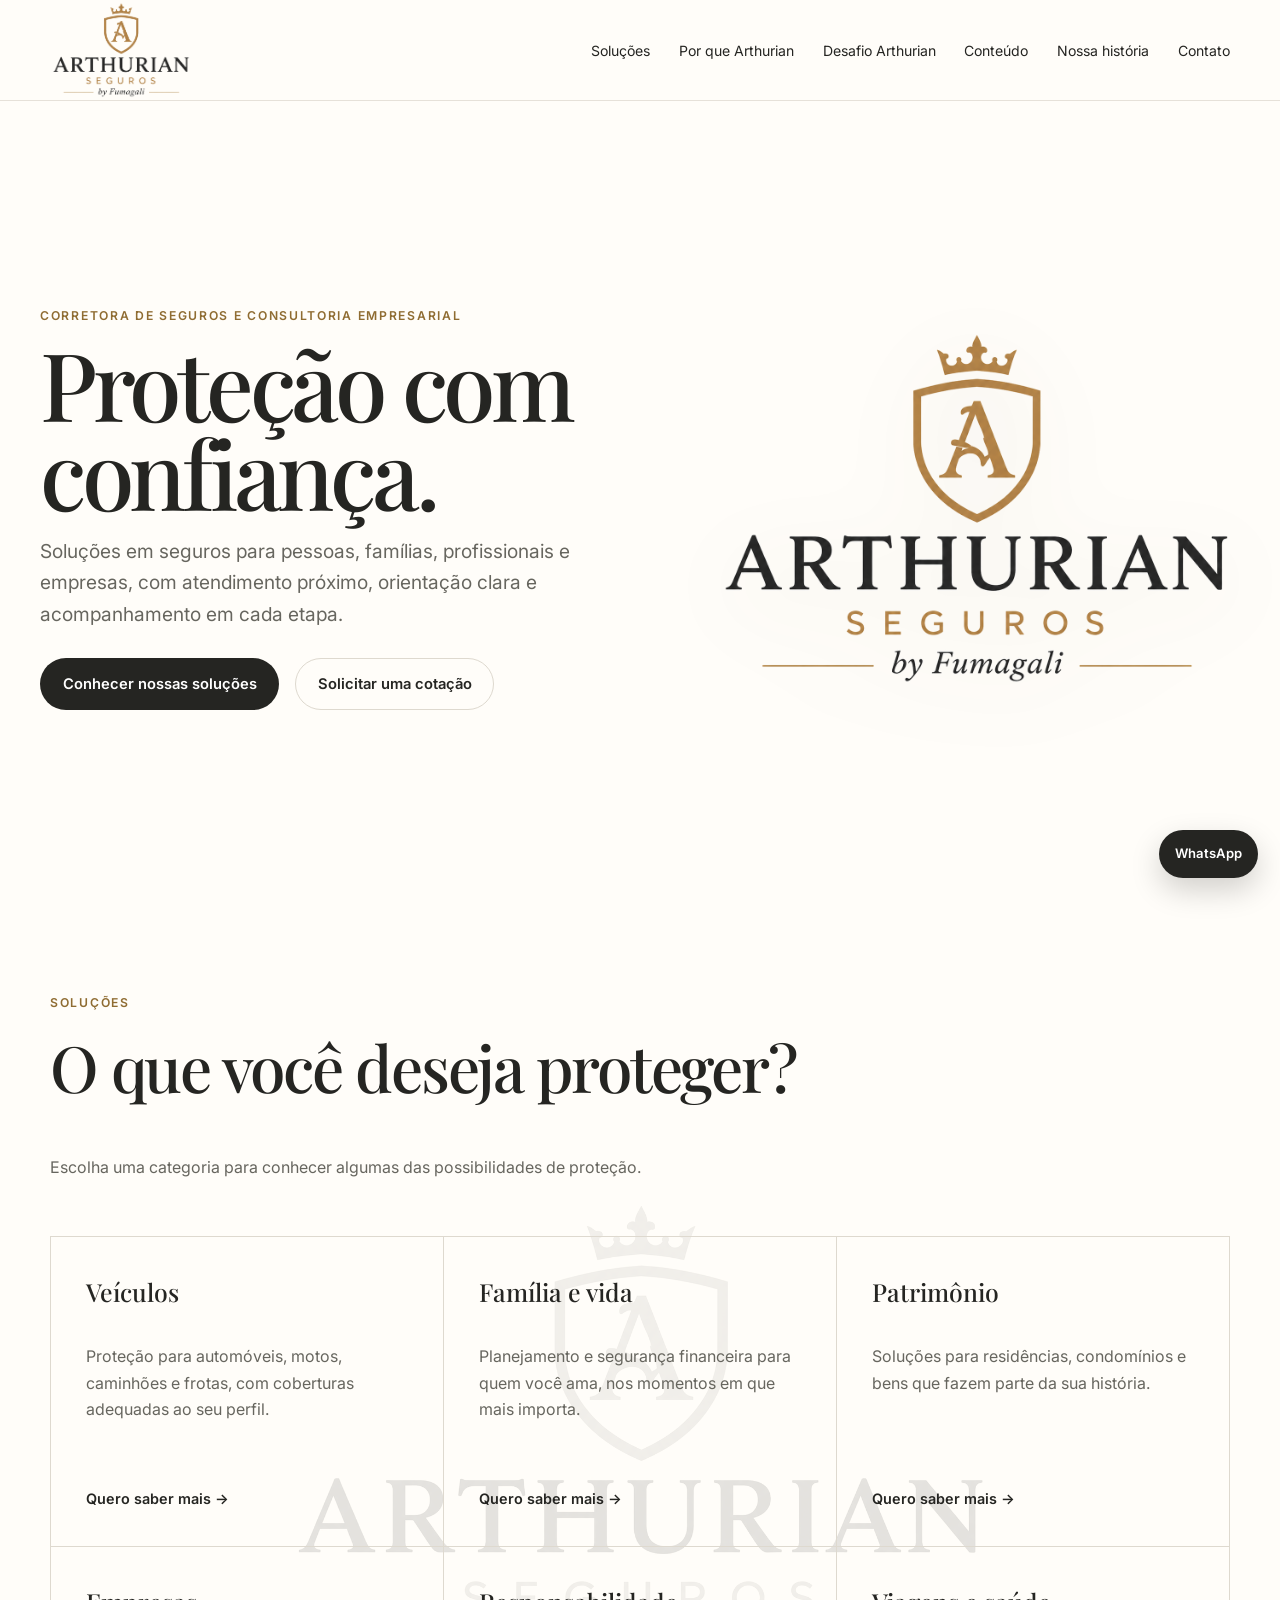
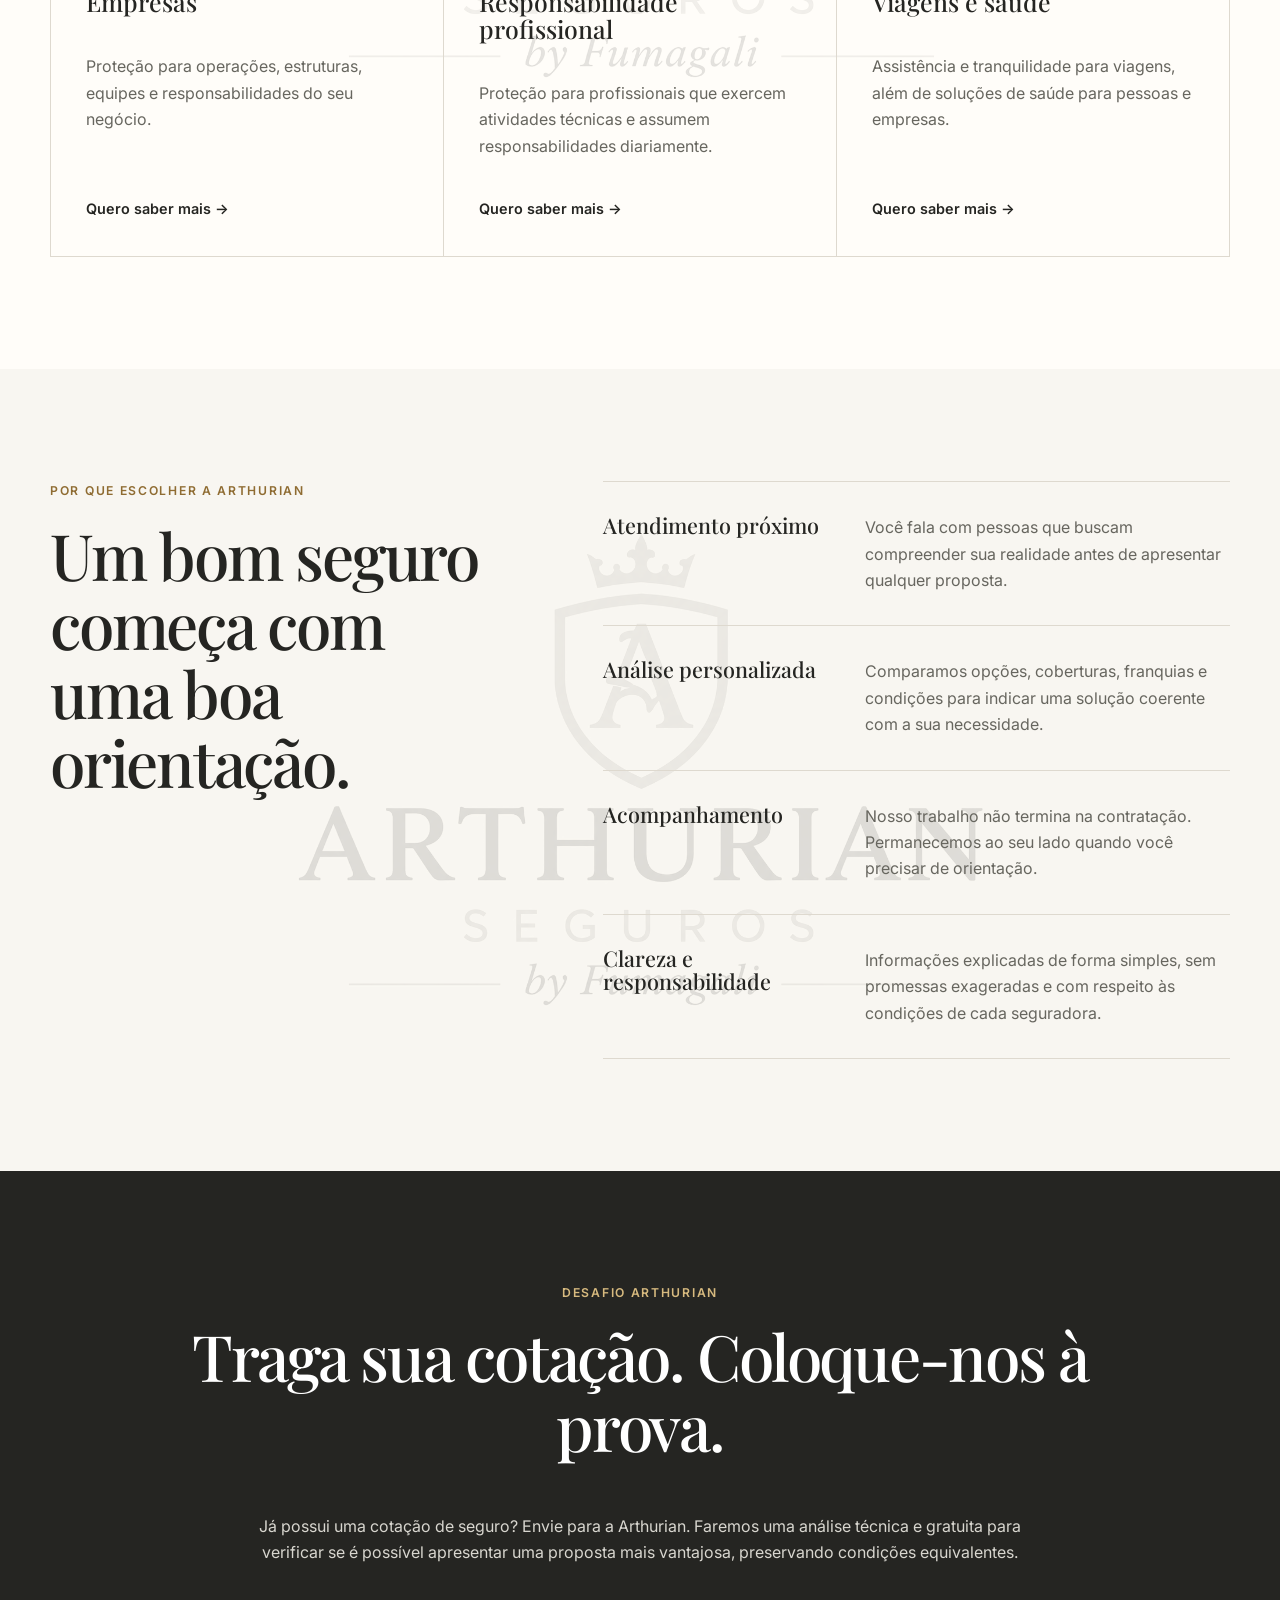
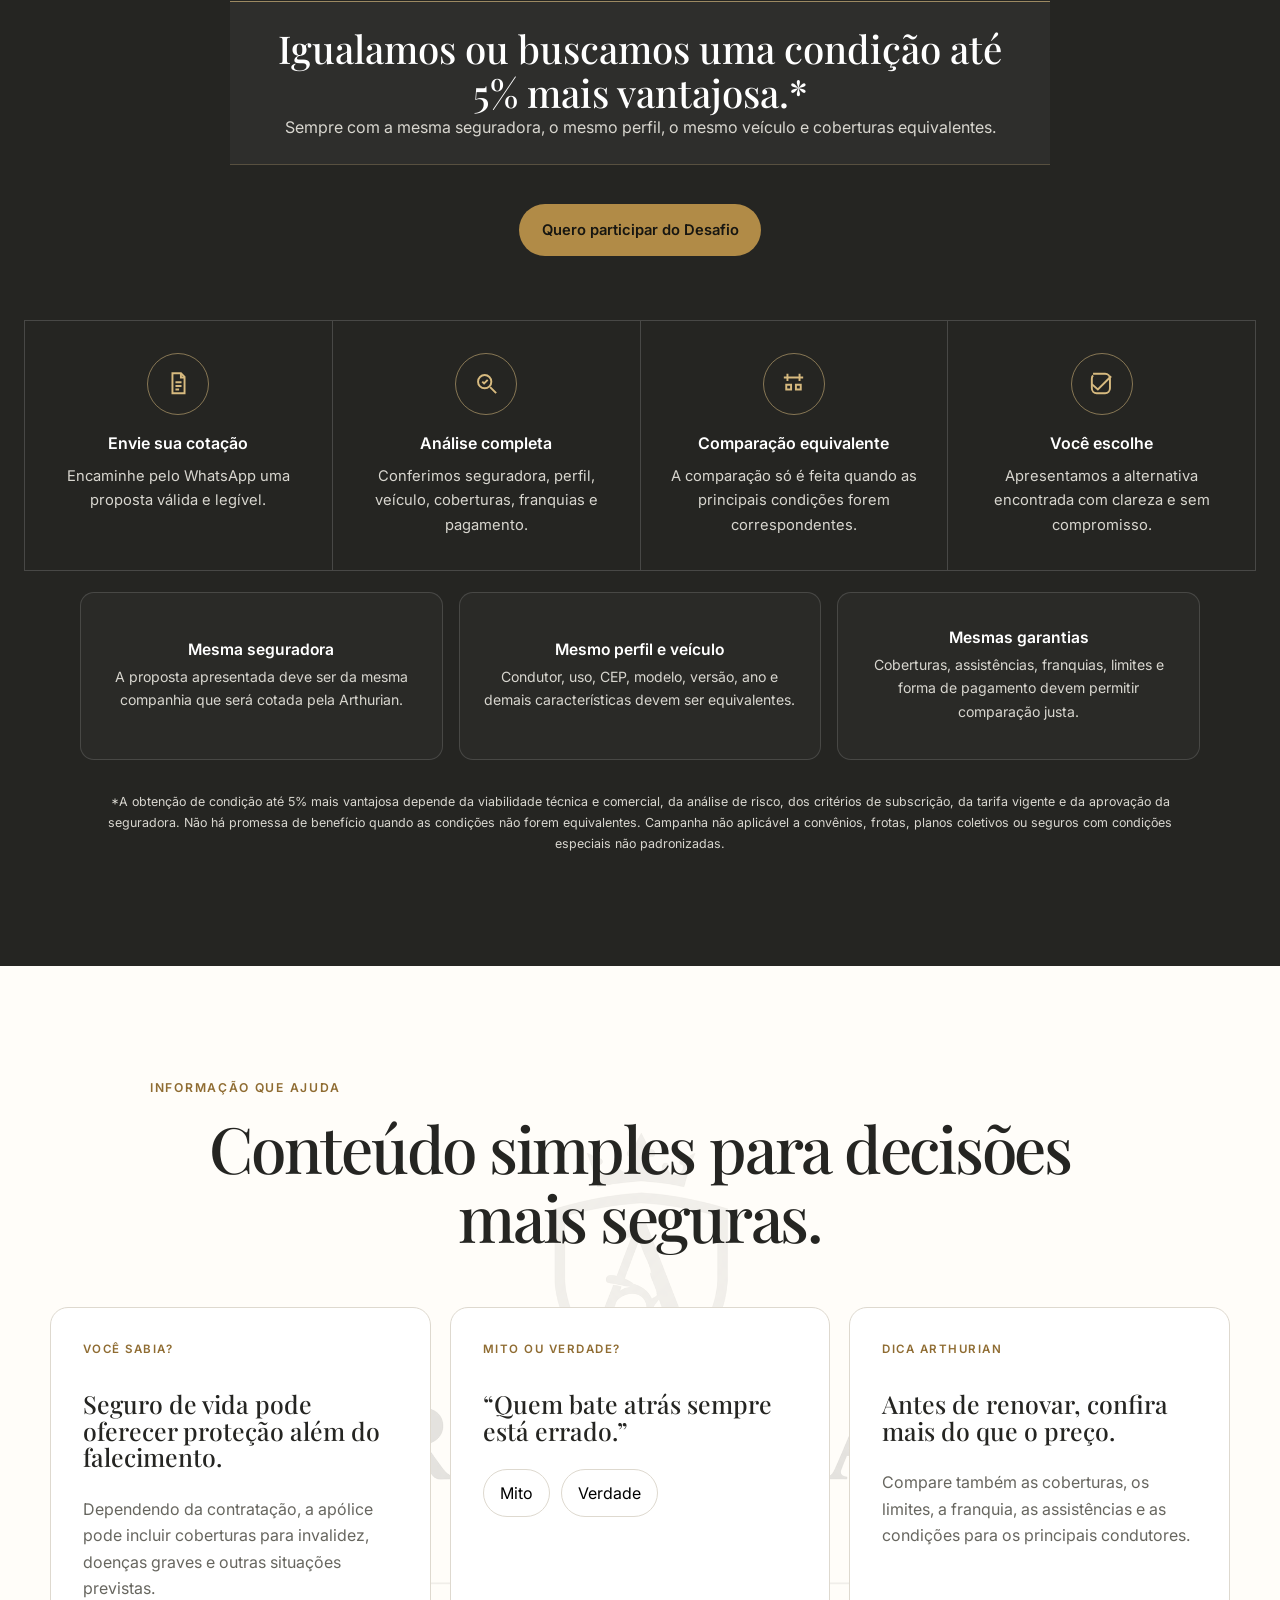
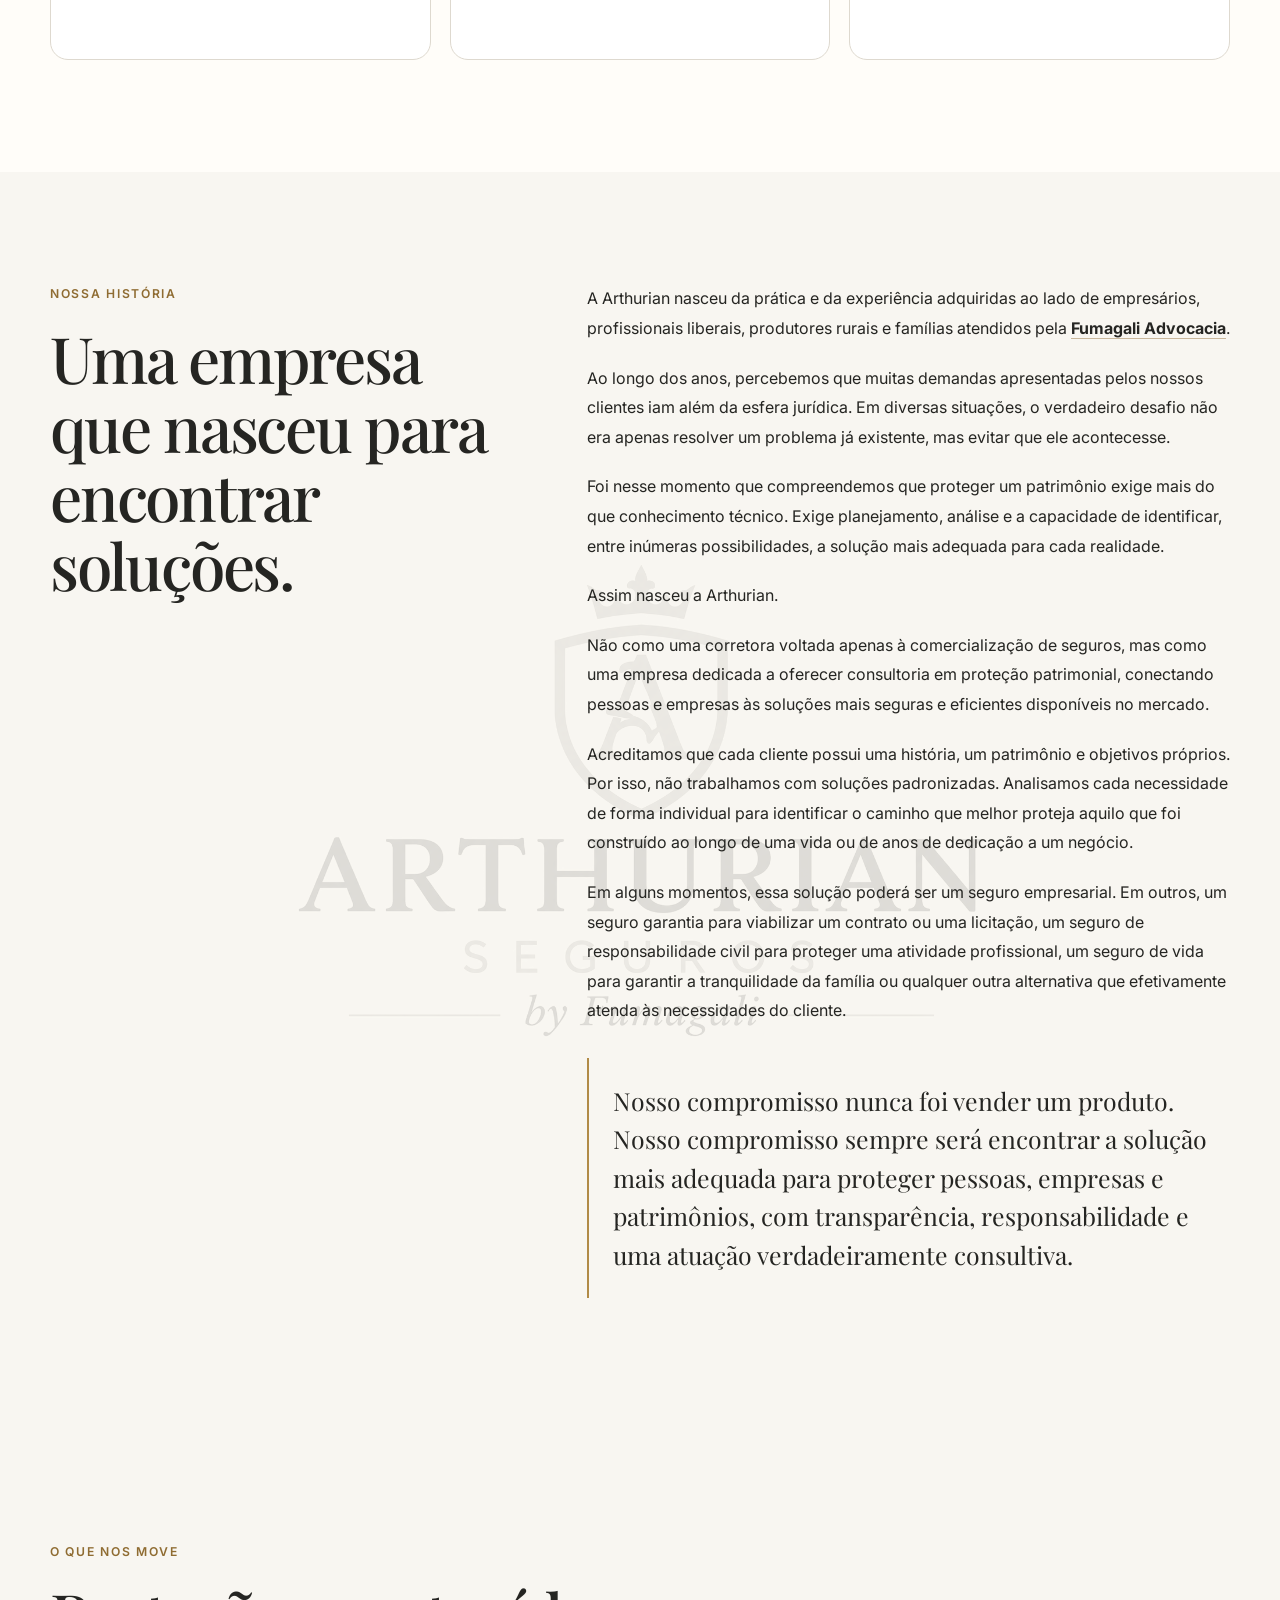
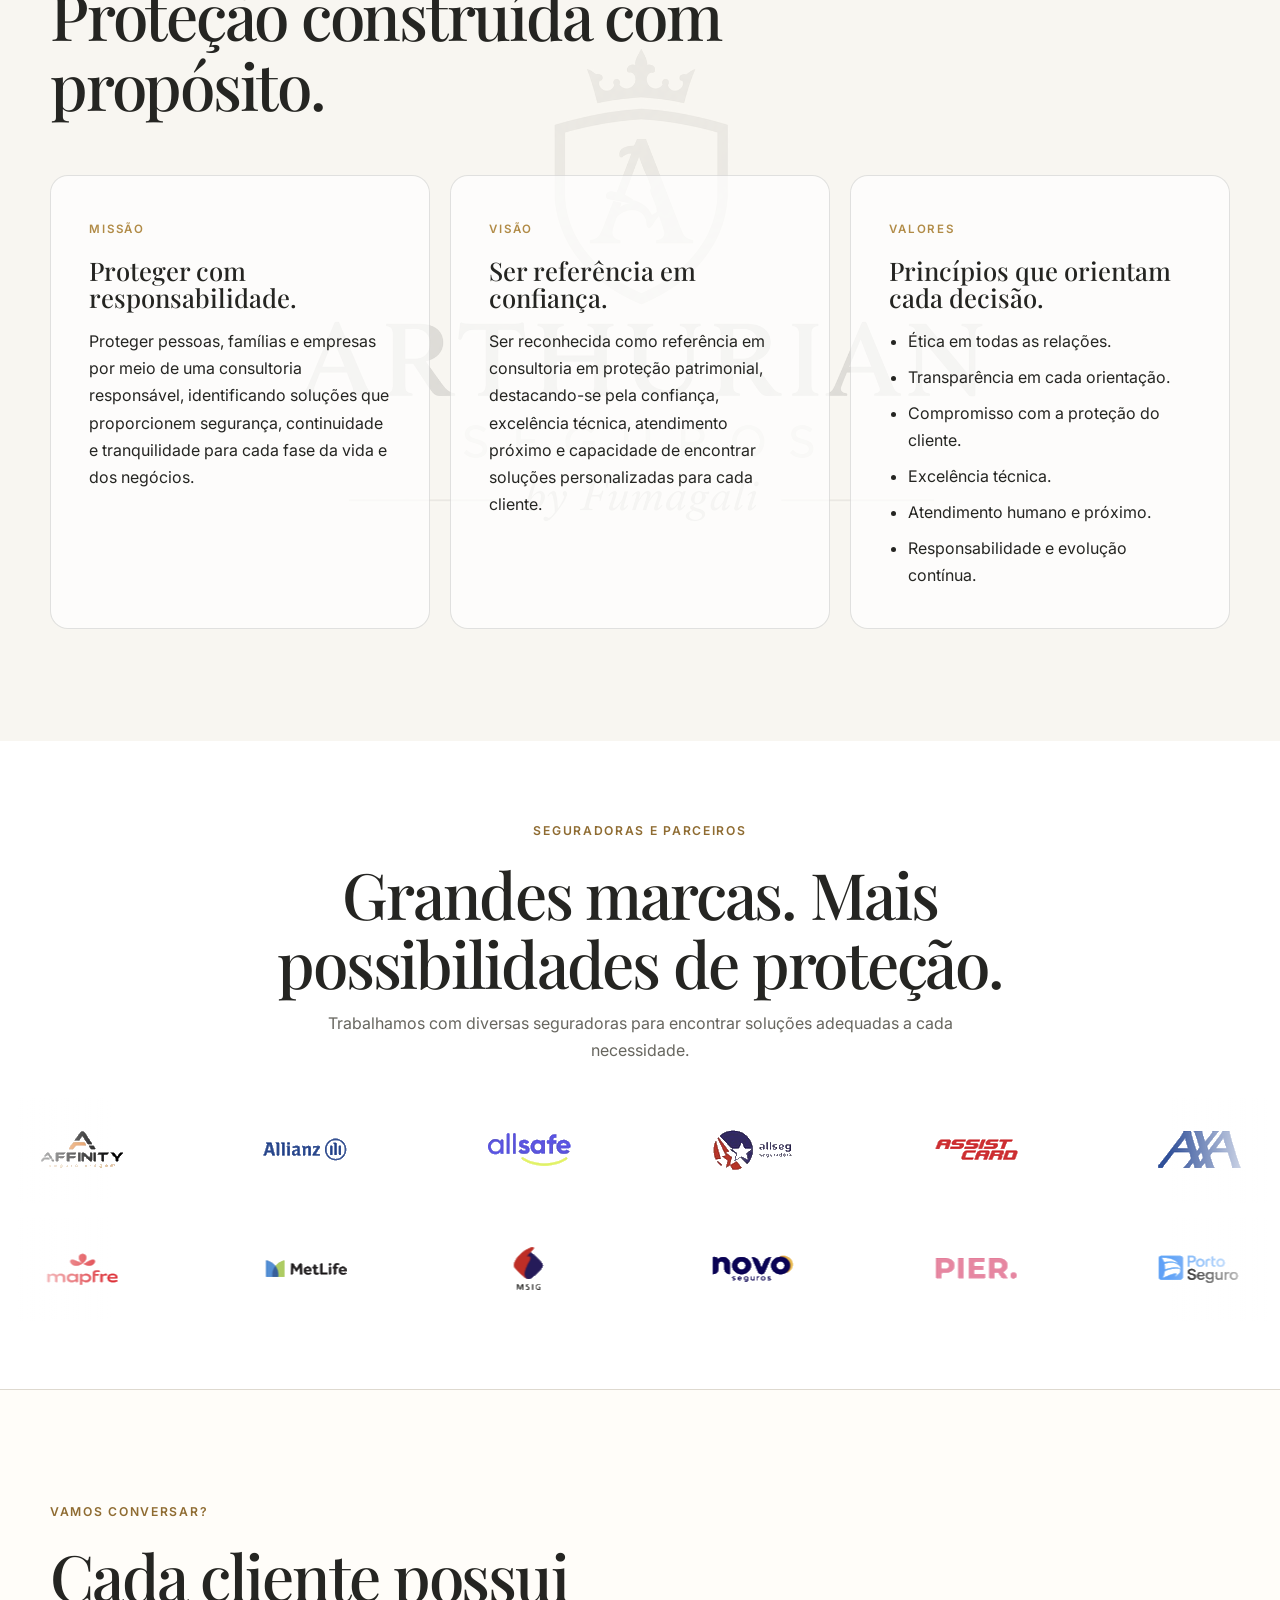
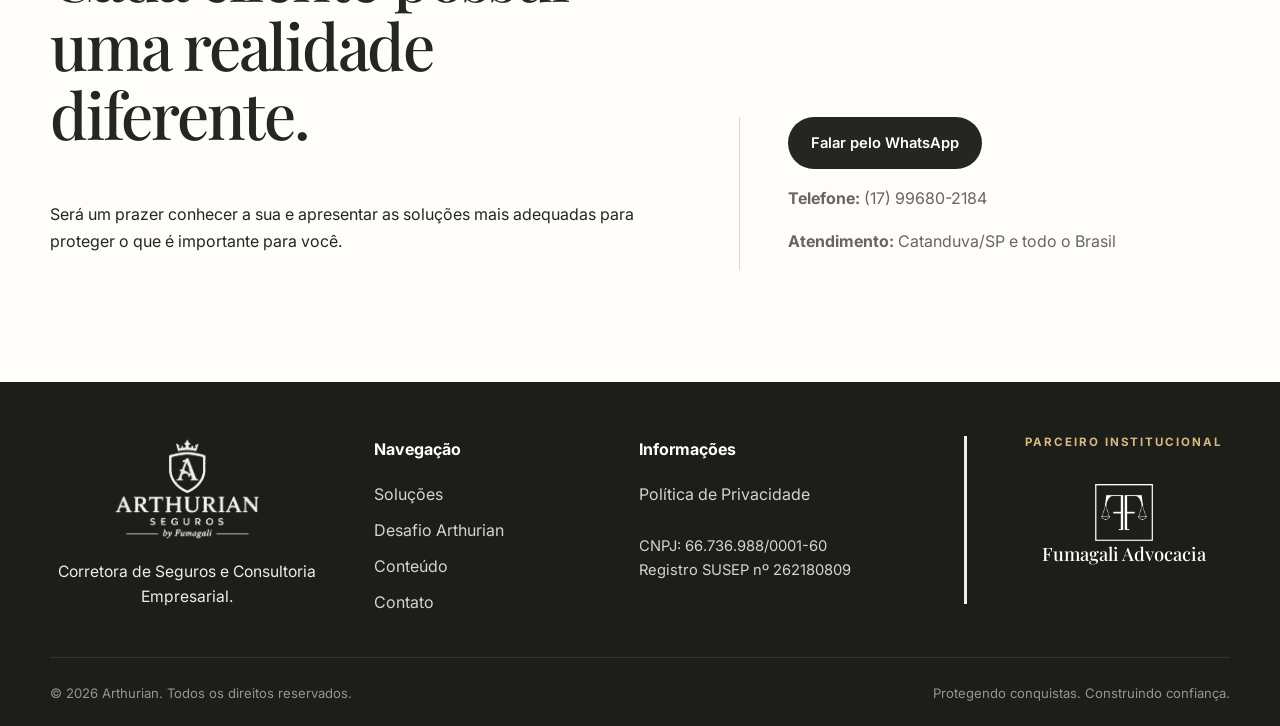
==== commit 20fd7462: "Add files via upload" ====
--- a/index.html
+++ b/index.html
@@ -6,11 +6,338 @@
   <meta name="description" content="Arthurian Seguros by Fumagali — Corretora de Seguros e Consultoria Empresarial. Soluções para pessoas, famílias, profissionais e empresas.">
   <meta name="theme-color" content="#f8f6f1">
   <title>Arthurian Seguros | Proteção com confiança</title>
-  <link rel="icon" type="image/png" href="assets/favicon.png">
+  <link rel="icon" type="image/png" sizes="512x512" href="assets/favicon.png?v=20260809-2">
   <link rel="preconnect" href="https://fonts.googleapis.com">
   <link rel="preconnect" href="https://fonts.gstatic.com" crossorigin>
   <link href="https://fonts.googleapis.com/css2?family=Inter:wght@400;500;600&family=Playfair+Display:wght@500;600&display=swap" rel="stylesheet">
-  <link rel="stylesheet" href="styles.css">
+  <link rel="stylesheet" href="styles.css?v=20260809-2">
+  <style id="arthurian-full-css-failsafe">
+:root {
+  --cream: #f8f6f1;
+  --paper: #fffdf9;
+  --white: #ffffff;
+  --graphite: #252522;
+  --muted: #67665f;
+  --line: #ded9cf;
+  --gold: #b18b47;
+  --gold-dark: #8f6c32;
+  --max: 1180px;
+  --serif: "Playfair Display", Georgia, serif;
+  --sans: "Inter", Arial, sans-serif;
+}
+
+* { box-sizing: border-box; }
+html { scroll-behavior: smooth; }
+body {
+  margin: 0;
+  font-family: var(--sans);
+  color: var(--graphite);
+  background: var(--paper);
+  line-height: 1.65;
+  -webkit-font-smoothing: antialiased;
+}
+img { max-width: 100%; display: block; }
+a { color: inherit; text-decoration: none; }
+button { font: inherit; }
+
+.skip-link {
+  position: fixed;
+  left: 1rem;
+  top: -4rem;
+  padding: .8rem 1rem;
+  background: var(--graphite);
+  color: white;
+  z-index: 999;
+}
+.skip-link:focus { top: 1rem; }
+
+.container { width: min(calc(100% - 40px), var(--max)); margin-inline: auto; }
+.section { padding: 112px 0; position: relative; }
+.section-soft { background: var(--cream); }
+
+.site-header {
+  position: sticky;
+  top: 0;
+  z-index: 100;
+  background: rgba(255,253,249,.92);
+  backdrop-filter: blur(14px);
+  border-bottom: 1px solid rgba(222,217,207,.75);
+}
+.nav-wrap { min-height: 86px; display: flex; align-items: center; justify-content: space-between; gap: 2rem; }
+.brand img { width: 142px; }
+.main-nav { display: flex; align-items: center; gap: 1.8rem; font-size: .88rem; }
+.main-nav a { position: relative; }
+.main-nav a::after { content:""; position:absolute; left:0; right:100%; bottom:-6px; height:1px; background:var(--gold); transition:.25s; }
+.main-nav a:hover::after { right:0; }
+.menu-toggle { display:none; border:0; background:transparent; padding:.5rem; }
+.menu-toggle span { display:block; width:24px; height:1px; background:var(--graphite); margin:6px 0; }
+
+.hero { min-height: calc(100vh - 86px); display: grid; align-items: center; overflow: hidden; }
+.hero-grid { display:grid; grid-template-columns: 1.15fr .85fr; align-items:center; gap:6vw; }
+.hero-copy { max-width: 690px; position:relative; z-index:2; }
+.eyebrow { margin:0 0 1.15rem; color:var(--gold-dark); letter-spacing:.14em; text-transform:uppercase; font-size:.76rem; font-weight:600; }
+.eyebrow.light { color:#d7ba7f; }
+h1,h2,h3 { margin-top:0; font-family:var(--serif); font-weight:500; line-height:1.08; }
+h1 { font-size:clamp(3.6rem, 8vw, 7.7rem); letter-spacing:-.045em; margin-bottom:1.6rem; }
+h2 { font-size:clamp(2.5rem, 5vw, 4.7rem); letter-spacing:-.035em; }
+h3 { font-size:1.55rem; }
+.hero-text { max-width:650px; font-size:clamp(1.05rem,1.5vw,1.25rem); color:var(--muted); }
+.hero-actions { display:flex; flex-wrap:wrap; gap:1rem; margin-top:2.3rem; }
+.button { display:inline-flex; align-items:center; justify-content:center; min-height:52px; padding:.75rem 1.35rem; border:1px solid transparent; border-radius:999px; font-size:.92rem; font-weight:600; transition:transform .2s, background .2s, color .2s, border-color .2s; }
+.button:hover { transform:translateY(-2px); }
+.button-primary { background:var(--graphite); color:white; }
+.button-primary:hover { background:#111; }
+.button-secondary { border-color:var(--line); background:transparent; }
+.button-secondary:hover { border-color:var(--gold); color:var(--gold-dark); }
+.button-gold { background:var(--gold); color:#171611; }
+.button-gold:hover { background:#c29a51; }
+.hero-mark { display:flex; justify-content:center; opacity:.92; }
+.hero-mark img { width:min(410px,85%); filter:drop-shadow(0 18px 40px rgba(63,49,22,.08)); }
+.watermark { position:absolute; right:-2vw; bottom:-15vw; font-family:var(--serif); font-size:46vw; line-height:.75; color:rgba(177,139,71,.035); user-select:none; }
+
+.section-heading { max-width:800px; margin-bottom:3.5rem; }
+.section-heading > p:last-child { color:var(--muted); max-width:650px; }
+.solutions-grid { display:grid; grid-template-columns:repeat(3,1fr); border-top:1px solid var(--line); border-left:1px solid var(--line); }
+.solution-card { padding:2.2rem; min-height:310px; display:flex; flex-direction:column; border-right:1px solid var(--line); border-bottom:1px solid var(--line); transition:background .25s, transform .25s; }
+.solution-card:hover { background:var(--cream); transform:translateY(-4px); }
+.card-number { color:var(--gold); font-size:.75rem; letter-spacing:.12em; margin-bottom:3rem; }
+.solution-card p { color:var(--muted); }
+.solution-card a { margin-top:auto; font-weight:600; font-size:.9rem; }
+
+.split-layout { display:grid; grid-template-columns:.85fr 1.15fr; gap:7vw; align-items:start; }
+.feature-list { border-top:1px solid var(--line); }
+.feature { padding:2rem 0; border-bottom:1px solid var(--line); display:grid; grid-template-columns:230px 1fr; gap:2rem; }
+.feature h3 { margin-bottom:0; font-size:1.35rem; }
+.feature p { margin:0; color:var(--muted); }
+
+.challenge { background:var(--graphite); color:white; }
+.challenge-grid { display:grid; grid-template-columns:1.2fr .8fr; gap:7vw; align-items:center; }
+.challenge h2 { color:white; }
+.challenge p { color:#d8d6cf; }
+.challenge-rule { border:1px solid rgba(255,255,255,.16); border-radius:24px; padding:2.2rem; background:rgba(255,255,255,.035); }
+.challenge-rule ol { padding-left:1.2rem; }
+.challenge-rule li { margin-bottom:.75rem; }
+.challenge-rule small { color:#aaa79e; }
+
+.content-grid { display:grid; grid-template-columns:repeat(3,1fr); gap:1.2rem; }
+.knowledge-card { min-height:330px; padding:2rem; border:1px solid var(--line); background:white; border-radius:18px; }
+.knowledge-card > span { display:block; color:var(--gold-dark); text-transform:uppercase; font-size:.72rem; letter-spacing:.13em; font-weight:600; margin-bottom:2rem; }
+.knowledge-card p { color:var(--muted); }
+.poll-actions { display:flex; gap:.7rem; margin:1.5rem 0; }
+.poll-actions button { border:1px solid var(--line); background:transparent; border-radius:999px; padding:.6rem 1rem; cursor:pointer; }
+.poll-actions button:hover { border-color:var(--gold); }
+.poll-result { min-height:4.5rem; font-size:.92rem; }
+
+.testimonial-grid { display:grid; grid-template-columns:repeat(3,1fr); gap:1.2rem; }
+.testimonial { padding:2rem; background:white; border:1px solid var(--line); border-radius:18px; }
+.avatar { width:72px; height:72px; border-radius:50%; display:grid; place-items:center; background:var(--cream); color:#99958c; font-size:.72rem; margin-bottom:1.5rem; border:1px dashed #c9c2b5; }
+.testimonial blockquote { margin:0 0 2rem; font-family:var(--serif); font-size:1.25rem; line-height:1.45; }
+.testimonial span { color:var(--muted); font-size:.86rem; }
+.placeholder { opacity:.82; }
+
+.partner-list { display:grid; grid-template-columns:repeat(6,1fr); border-top:1px solid var(--line); border-left:1px solid var(--line); }
+.partner-list span { min-height:105px; display:grid; place-items:center; border-right:1px solid var(--line); border-bottom:1px solid var(--line); color:#77736a; font-weight:600; }
+
+.contact { border-top:1px solid var(--line); }
+.contact-grid { display:grid; grid-template-columns:1.1fr .9fr; gap:7vw; align-items:end; }
+.contact-actions { border-left:1px solid var(--line); padding-left:3rem; }
+.contact-actions p { color:var(--muted); }
+
+.site-footer { background:#1d1d1a; color:#d7d4ca; padding:72px 0 26px; }
+.footer-grid { display:grid; grid-template-columns:1.3fr .7fr 1fr; gap:4rem; }
+.footer-grid img { width:160px; filter:brightness(0) invert(1); opacity:.92; margin-bottom:1rem; }
+.footer-grid a { display:block; margin:.5rem 0; color:#c9c6bd; }
+.footer-title { color:white; font-weight:600; }
+.footer-bottom { margin-top:4rem; padding-top:1.4rem; border-top:1px solid rgba(255,255,255,.12); display:flex; justify-content:space-between; gap:2rem; color:#98958d; font-size:.82rem; }
+
+.whatsapp-float { position:fixed; right:22px; bottom:22px; z-index:90; background:var(--graphite); color:white; padding:.82rem 1rem; border-radius:999px; font-size:.82rem; font-weight:600; box-shadow:0 12px 30px rgba(0,0,0,.18); }
+
+.reveal { opacity:0; transform:translateY(22px); transition:opacity .75s ease, transform .75s ease; }
+.reveal.visible { opacity:1; transform:none; }
+
+@media (max-width: 920px) {
+  .section { padding:86px 0; }
+  .menu-toggle { display:block; z-index:3; }
+  .main-nav { position:fixed; inset:86px 0 auto; background:var(--paper); border-bottom:1px solid var(--line); display:none; flex-direction:column; align-items:flex-start; padding:1.6rem 20px 2rem; gap:1.2rem; }
+  .main-nav.open { display:flex; }
+  .hero-grid, .split-layout, .challenge-grid, .contact-grid { grid-template-columns:1fr; }
+  .hero { min-height:auto; }
+  .hero-mark { order:-1; justify-content:flex-start; }
+  .hero-mark img { width:220px; }
+  h1 { font-size:clamp(3.1rem,13vw,5.6rem); }
+  .solutions-grid, .content-grid, .testimonial-grid { grid-template-columns:1fr 1fr; }
+  .feature { grid-template-columns:1fr; gap:.5rem; }
+  .partner-list { grid-template-columns:repeat(3,1fr); }
+  .contact-actions { border-left:0; border-top:1px solid var(--line); padding:2rem 0 0; }
+  .footer-grid { grid-template-columns:1fr 1fr; }
+}
+
+@media (max-width: 620px) {
+  .container { width:min(calc(100% - 28px), var(--max)); }
+  .nav-wrap { min-height:74px; }
+  .brand img { width:120px; }
+  .main-nav { inset:74px 0 auto; }
+  .hero { padding-top:60px; }
+  .hero-actions { flex-direction:column; align-items:stretch; }
+  .solutions-grid, .content-grid, .testimonial-grid { grid-template-columns:1fr; }
+  .solution-card { min-height:260px; }
+  .partner-list { grid-template-columns:repeat(2,1fr); }
+  .footer-grid { grid-template-columns:1fr; }
+  .footer-bottom { flex-direction:column; }
+  .whatsapp-float { right:14px; bottom:14px; }
+}
+
+@media (prefers-reduced-motion: reduce) {
+  html { scroll-behavior:auto; }
+  *, *::before, *::after { animation-duration:.01ms !important; transition-duration:.01ms !important; }
+  .reveal { opacity:1; transform:none; }
+}
+
+
+
+/* Rodapé final aprovado — 07/08/2026 */
+.site-footer {
+  background:#1d1d1a !important;
+  color:#d7d4ca !important;
+  padding:54px 0 22px !important;
+}
+.site-footer .footer-grid {
+  display:grid !important;
+  grid-template-columns:1.15fr .9fr 1.15fr 1.12fr !important;
+  gap:clamp(2rem,4vw,5.2rem) !important;
+  align-items:start !important;
+}
+.site-footer .footer-grid > div:first-child {
+  text-align:center !important;
+}
+.site-footer .footer-grid > div:first-child img {
+  display:block !important;
+  width:150px !important;
+  height:auto !important;
+  margin:0 auto 1.15rem !important;
+  filter:brightness(0) invert(1) !important;
+  opacity:.94 !important;
+}
+.site-footer .footer-grid > div:first-child p {
+  margin:0 auto !important;
+  max-width:310px !important;
+  color:#f0ede5 !important;
+  line-height:1.55 !important;
+  font-size:.98rem !important;
+}
+.site-footer .footer-title {
+  margin:0 0 1.15rem !important;
+  color:#fff !important;
+  font-weight:700 !important;
+  font-size:1rem !important;
+}
+.site-footer .footer-grid a {
+  display:block !important;
+  margin:.6rem 0 !important;
+  color:#d7d4ca !important;
+}
+.site-footer .company-data {
+  margin-top:1.65rem !important;
+  line-height:1.65 !important;
+  color:#d7d4ca !important;
+}
+.site-footer .footer-partner {
+  min-height:168px !important;
+  border-left:3px solid rgba(255,255,255,.92) !important;
+  padding-left:clamp(2.1rem,4vw,4.8rem) !important;
+  display:flex !important;
+  flex-direction:column !important;
+  align-items:center !important;
+  justify-content:flex-start !important;
+  text-align:center !important;
+}
+.site-footer .footer-partner-label {
+  margin:0 0 1.5rem !important;
+  color:#d7ba7f !important;
+  font-size:.72rem !important;
+  font-weight:700 !important;
+  letter-spacing:.17em !important;
+  line-height:1.2 !important;
+  text-transform:uppercase !important;
+  white-space:nowrap !important;
+}
+.site-footer .footer-partner-brand {
+  display:flex !important;
+  flex-direction:column !important;
+  align-items:center !important;
+  justify-content:center !important;
+  gap:.35rem !important;
+  margin:0 auto !important;
+  text-align:center !important;
+  width:max-content !important;
+  max-width:100% !important;
+}
+.site-footer .footer-partner-brand img {
+  display:block !important;
+  width:58px !important;
+  height:58px !important;
+  object-fit:contain !important;
+  margin:0 auto .15rem !important;
+  filter:none !important;
+  opacity:1 !important;
+}
+.site-footer .footer-partner-name {
+  display:block !important;
+  color:#fff !important;
+  font-family:var(--serif) !important;
+  font-size:1.15rem !important;
+  font-weight:500 !important;
+  line-height:1.1 !important;
+  white-space:nowrap !important;
+  text-align:center !important;
+}
+.site-footer .footer-bottom {
+  margin-top:2rem !important;
+  padding-top:1.55rem !important;
+  border-top:1px solid rgba(255,255,255,.10) !important;
+  display:flex !important;
+  justify-content:space-between !important;
+  align-items:center !important;
+  gap:2rem !important;
+  color:#98958d !important;
+  font-size:.82rem !important;
+}
+.site-footer .footer-bottom p { margin:0 !important; }
+@media (max-width:920px){
+  .site-footer .footer-grid{grid-template-columns:1fr 1fr !important;}
+  .site-footer .footer-partner{border-left:0 !important;border-top:1px solid rgba(255,255,255,.18) !important;padding:2rem 0 0 !important;min-height:0 !important;}
+}
+@media (max-width:620px){
+  .site-footer .footer-grid{grid-template-columns:1fr !important;gap:2.25rem !important;}
+  .site-footer .footer-grid>div{text-align:center !important;}
+  .site-footer .footer-partner-label{white-space:normal !important;}
+  .site-footer .footer-bottom{flex-direction:column !important;align-items:center !important;text-align:center !important;}
+}
+
+
+
+/* Seguradoras e parceiros — versão final robusta */
+.partners-section{background:#fff;padding:5rem 0 4.25rem;overflow:hidden;position:relative}
+.partners-heading{text-align:center;margin-bottom:2.2rem}
+.partners-heading h2{max-width:780px;margin:.35rem auto .8rem}
+.partners-heading>p:last-child{max-width:720px;margin:0 auto;color:var(--muted)}
+.partners-marquee{position:relative;width:100%;overflow:hidden;padding:.45rem 0}
+.partners-marquee+.partners-marquee{margin-top:.9rem}
+.partners-marquee::before,.partners-marquee::after{content:"";position:absolute;z-index:3;top:0;bottom:0;width:7rem;pointer-events:none}
+.partners-marquee::before{left:0;background:linear-gradient(90deg,#fff 12%,rgba(255,255,255,0))}
+.partners-marquee::after{right:0;background:linear-gradient(270deg,#fff 12%,rgba(255,255,255,0))}
+.partners-track{display:flex!important;flex-direction:row!important;align-items:center!important;width:max-content!important;min-width:max-content!important;will-change:transform;white-space:nowrap}
+.partners-track-left{animation:arthurianPartnersLeft 54s linear infinite}
+.partners-track-right{animation:arthurianPartnersRight 58s linear infinite;transform:translateX(-50%)}
+.partners-group{display:flex!important;flex-direction:row!important;align-items:center!important;gap:3.65rem;padding-right:3.65rem;width:max-content!important;min-width:max-content!important;flex:0 0 auto!important}
+.partner-logo{width:165px!important;height:90px!important;flex:0 0 165px!important;display:flex!important;align-items:center!important;justify-content:center!important;background:#fff!important;border:0!important;outline:0!important;box-shadow:none!important;margin:0!important;padding:0!important}
+.partner-logo img{display:block!important;width:165px!important;height:82px!important;max-width:165px!important;max-height:82px!important;object-fit:contain!important;background:#fff!important;border:0!important;outline:0!important;box-shadow:none!important;margin:0!important;padding:0!important}
+@keyframes arthurianPartnersLeft{from{transform:translateX(0)}to{transform:translateX(-50%)}}
+@keyframes arthurianPartnersRight{from{transform:translateX(-50%)}to{transform:translateX(0)}}
+@media(max-width:700px){.partners-section{padding:4rem 0 3.5rem}.partners-marquee::before,.partners-marquee::after{width:2.8rem}.partners-group{gap:2.25rem;padding-right:2.25rem}.partner-logo{width:130px!important;height:76px!important;flex-basis:130px!important}.partner-logo img{width:130px!important;height:70px!important;max-width:130px!important;max-height:70px!important}}
+
+  </style>
+
 
   <style>
     /* Ajustes da versão 1.1 */
@@ -652,33 +979,6 @@
       .site-footer .footer-bottom{flex-direction:column !important;align-items:center !important;text-align:center !important;}
     }
 </style>
-
-<style id="challenge-v3-styles">
-/* Desafio Arthurian — atualização visual 09/08/2026 */
-.challenge-v3 .challenge-intro{max-width:1180px;margin-inline:auto;text-align:center}
-.challenge-v3 .challenge-intro h2{font-size:clamp(2.9rem,5.15vw,5.45rem);line-height:1.02;letter-spacing:-.035em;margin:.35rem auto 1.3rem;white-space:nowrap}
-.challenge-v3 .challenge-intro>p:not(.eyebrow){max-width:850px;margin-inline:auto}
-.challenge-v3 .challenge-highlight{max-width:900px;margin:2rem auto 2.2rem;padding:1.35rem 1.6rem;border-left:0;border-top:1px solid rgba(215,186,127,.65);border-bottom:1px solid rgba(215,186,127,.25);text-align:center}
-.challenge-v3 .challenge-highlight strong{font-size:clamp(1.45rem,2.2vw,2.2rem)}
-.challenge-v3 .challenge-rules{display:grid;grid-template-columns:minmax(250px,.72fr) minmax(0,1.7fr);gap:0;margin:4rem auto 0;max-width:1180px;border:1px solid rgba(215,186,127,.35);border-radius:16px;background:rgba(255,255,255,.025);overflow:hidden}
-.challenge-v3 .challenge-rules-heading{display:flex;align-items:center;gap:1.2rem;padding:2rem;border-right:1px solid rgba(255,255,255,.14);text-align:left}
-.challenge-v3 .challenge-rules-symbol{display:grid;place-items:center;flex:0 0 58px;width:58px;height:58px;border:1px solid #d7ba7f;border-radius:16px;color:#d7ba7f;font-size:1.65rem}
-.challenge-v3 .challenge-rules-heading p{margin:0;color:#fff;font-size:.94rem}
-.challenge-v3 .challenge-rules-heading h3{margin:.2rem 0 .6rem;color:#d7ba7f;font-family:var(--sans);font-size:1.15rem}
-.challenge-v3 .challenge-rules-heading div>span{display:block;color:#c7c4bc;font-size:.82rem;line-height:1.55}
-.challenge-v3 .challenge-rules-list{padding:.65rem 1.5rem}
-.challenge-v3 details{border-bottom:1px solid rgba(255,255,255,.14)}
-.challenge-v3 details:last-child{border-bottom:0}
-.challenge-v3 summary{position:relative;padding:1.05rem 2rem 1.05rem 0;color:#fff;cursor:pointer;list-style:none;font-size:.92rem;font-weight:500}
-.challenge-v3 summary::-webkit-details-marker{display:none}
-.challenge-v3 summary::after{content:'+';position:absolute;right:.15rem;top:50%;transform:translateY(-50%);color:#d7ba7f;font-size:1.25rem;font-weight:300}
-.challenge-v3 details[open] summary::after{content:'−'}
-.challenge-v3 details p{margin:-.15rem 2rem 1rem 0;color:#bdbab2;font-size:.82rem;line-height:1.6}
-.challenge-v3 .challenge-note{max-width:1080px;margin:1.5rem auto 0;text-align:center;color:#aaa79e;font-size:.75rem;line-height:1.55}
-@media(max-width:1100px){.challenge-v3 .challenge-intro h2{font-size:clamp(2.65rem,5.4vw,4.4rem)}}
-@media(max-width:900px){.challenge-v3 .challenge-intro h2{white-space:normal}.challenge-v3 .challenge-rules{grid-template-columns:1fr}.challenge-v3 .challenge-rules-heading{border-right:0;border-bottom:1px solid rgba(255,255,255,.14)}}
-@media(max-width:620px){.challenge-v3 .challenge-intro h2{font-size:clamp(2.35rem,11vw,3.35rem)}.challenge-v3 .challenge-rules-heading{padding:1.4rem}.challenge-v3 .challenge-rules-list{padding:.45rem 1.15rem}.challenge-v3 summary{font-size:.88rem}.challenge-v3 .challenge-highlight{padding:1.2rem 1rem}}
-</style>
 </head>
 <body>
   <a class="skip-link" href="#conteudo">Ir para o conteúdo</a>
@@ -794,55 +1094,68 @@
       </div>
     </section>
 
-    <section class="section challenge challenge-v3" id="desafio">
+    <section class="section challenge" id="desafio">
       <div class="container">
         <div class="challenge-intro reveal">
           <p class="eyebrow light">Desafio Arthurian</p>
           <h2>Traga sua cotação. Coloque-nos à prova.</h2>
-          <p>Nosso desafio é simples: verificar se conseguimos apresentar uma proposta igual ou até 5% mais vantajosa que a sua cotação atual, sempre em condições equivalentes.</p>
+          <p>Já possui uma cotação de seguro? Envie para a Arthurian. Faremos uma análise técnica e gratuita para verificar se é possível apresentar uma proposta mais vantajosa, preservando condições equivalentes.</p>
 
           <div class="challenge-highlight">
             <strong>Igualamos ou buscamos uma condição até 5% mais vantajosa.*</strong>
-            <span>Comparação transparente, respeitando seguradora, perfil, coberturas, garantias e demais condições da proposta apresentada.</span>
+            <span>Sempre com a mesma seguradora, o mesmo perfil, o mesmo veículo e coberturas equivalentes.</span>
           </div>
 
           <a class="button button-gold" href="https://wa.me/5517996802184?text=Olá!%20Quero%20participar%20do%20Desafio%20Arthurian%20e%20enviar%20minha%20cotação%20para%20análise." target="_blank" rel="noopener">Quero participar do Desafio</a>
         </div>
 
-        <div class="challenge-rules reveal" aria-label="Regras do Desafio Arthurian">
-          <div class="challenge-rules-heading">
-            <span class="challenge-rules-symbol" aria-hidden="true">✓</span>
-            <div>
-              <p>Consulte as regras do</p>
-              <h3>Desafio Arthurian</h3>
-              <span>Transparência e comparação justa para oferecer a melhor condição possível.</span>
+        <div class="challenge-steps reveal" aria-label="Etapas do Desafio Arthurian">
+          <article class="challenge-step">
+            <div class="challenge-icon" aria-hidden="true">
+              <svg viewBox="0 0 24 24" fill="none" stroke-width="1.6"><path d="M7 3.5h7l3 3V20H7z"/><path d="M14 3.5V7h3"/><path d="M9.5 11h5M9.5 14h5M9.5 17h3"/></svg>
             </div>
-          </div>
-          <div class="challenge-rules-list">
-            <details open>
-              <summary>Comparação em condições equivalentes</summary>
-              <p>A análise considera o mesmo perfil, seguradora, veículo ou risco, coberturas, garantias, franquias, limites, assistências e forma de pagamento, conforme aplicável.</p>
-            </details>
-            <details>
-              <summary>Condição igual ou até 5% mais vantajosa</summary>
-              <p>A condição anunciada depende da possibilidade de comparação efetiva entre propostas equivalentes e da viabilidade técnica e comercial da cotação.</p>
-            </details>
-            <details>
-              <summary>Sujeito à análise e aceitação da seguradora</summary>
-              <p>Toda proposta está sujeita à análise de risco, critérios de subscrição, tarifa vigente, disponibilidade comercial e aceite da seguradora.</p>
-            </details>
-            <details>
-              <summary>Reavaliação do perfil ou do risco</summary>
-              <p>Alterações ou divergências no perfil, utilização, CEP, veículo, risco ou demais informações podem modificar o preço e as condições apresentadas.</p>
-            </details>
-            <details>
-              <summary>Hipóteses em que o desafio não se aplica</summary>
-              <p>O desafio não se aplica quando não houver equivalência entre produtos ou condições, inclusive em comparações entre seguradoras distintas, resseguros, convênios, frotas, planos coletivos ou condições especiais e promocionais não padronizadas.</p>
-            </details>
-          </div>
-        </div>
-
-        <p class="challenge-note reveal">*A expressão “até 5% mais vantajosa” não representa garantia automática de redução. O resultado depende das condições equivalentes da cotação apresentada, da análise de risco, dos critérios de subscrição, da tarifa vigente e da aprovação da seguradora.</p>
+            <h3>Envie sua cotação</h3>
+            <p>Encaminhe pelo WhatsApp uma proposta válida e legível.</p>
+          </article>
+          <article class="challenge-step">
+            <div class="challenge-icon" aria-hidden="true">
+              <svg viewBox="0 0 24 24" fill="none" stroke-width="1.6"><circle cx="10.5" cy="10.5" r="5.5"/><path d="m15 15 5 5M8.5 10.5l1.5 1.5 3-3"/></svg>
+            </div>
+            <h3>Análise completa</h3>
+            <p>Conferimos seguradora, perfil, veículo, coberturas, franquias e pagamento.</p>
+          </article>
+          <article class="challenge-step">
+            <div class="challenge-icon" aria-hidden="true">
+              <svg viewBox="0 0 24 24" fill="none" stroke-width="1.6"><path d="M4 7h16M7 4v6M17 4v6M6 13h4v4H6zM14 13h4v4h-4z"/></svg>
+            </div>
+            <h3>Comparação equivalente</h3>
+            <p>A comparação só é feita quando as principais condições forem correspondentes.</p>
+          </article>
+          <article class="challenge-step">
+            <div class="challenge-icon" aria-hidden="true">
+              <svg viewBox="0 0 24 24" fill="none" stroke-width="1.6"><path d="M4 12.5 9 17l11-11"/><path d="M5 4h10a4 4 0 0 1 4 4v8a4 4 0 0 1-4 4H8a4 4 0 0 1-4-4V8a4 4 0 0 1 1-2.7"/></svg>
+            </div>
+            <h3>Você escolhe</h3>
+            <p>Apresentamos a alternativa encontrada com clareza e sem compromisso.</p>
+          </article>
+        </div>
+
+        <div class="challenge-criteria reveal">
+          <article>
+            <h3>Mesma seguradora</h3>
+            <p>A proposta apresentada deve ser da mesma companhia que será cotada pela Arthurian.</p>
+          </article>
+          <article>
+            <h3>Mesmo perfil e veículo</h3>
+            <p>Condutor, uso, CEP, modelo, versão, ano e demais características devem ser equivalentes.</p>
+          </article>
+          <article>
+            <h3>Mesmas garantias</h3>
+            <p>Coberturas, assistências, franquias, limites e forma de pagamento devem permitir comparação justa.</p>
+          </article>
+        </div>
+
+        <p class="challenge-note reveal">*A obtenção de condição até 5% mais vantajosa depende da viabilidade técnica e comercial, da análise de risco, dos critérios de subscrição, da tarifa vigente e da aprovação da seguradora. Não há promessa de benefício quando as condições não forem equivalentes. Campanha não aplicável a convênios, frotas, planos coletivos ou seguros com condições especiais não padronizadas.</p>
       </div>
     </section>
 
@@ -951,48 +1264,48 @@
       <div class="partners-marquee" aria-label="Seguradoras e parceiros da Arthurian">
         <div class="partners-track partners-track-left">
           <div class="partners-group">
-            <div class="partner-logo"><img src="assets/seguradoras/parceiro-01.png" alt="Affinity" loading="lazy"></div>
-            <div class="partner-logo"><img src="assets/seguradoras/parceiro-02.png" alt="Allianz" loading="lazy"></div>
-            <div class="partner-logo"><img src="assets/seguradoras/parceiro-03.png" alt="Allsafe" loading="lazy"></div>
-            <div class="partner-logo"><img src="assets/seguradoras/parceiro-04.png" alt="Allseg" loading="lazy"></div>
-            <div class="partner-logo"><img src="assets/seguradoras/parceiro-05.png" alt="Assist Card" loading="lazy"></div>
-            <div class="partner-logo"><img src="assets/seguradoras/parceiro-06.png" alt="AXA" loading="lazy"></div>
-            <div class="partner-logo"><img src="assets/seguradoras/parceiro-07.png" alt="Azul" loading="lazy"></div>
-            <div class="partner-logo"><img src="assets/seguradoras/parceiro-08.png" alt="BP Mensal" loading="lazy"></div>
-            <div class="partner-logo"><img src="assets/seguradoras/parceiro-09.png" alt="BP" loading="lazy"></div>
-            <div class="partner-logo"><img src="assets/seguradoras/parceiro-10.png" alt="Bradesco Seguros" loading="lazy"></div>
-            <div class="partner-logo"><img src="assets/seguradoras/parceiro-11.png" alt="Centauro-ON" loading="lazy"></div>
-            <div class="partner-logo"><img src="assets/seguradoras/parceiro-12.png" alt="Chubb" loading="lazy"></div>
-            <div class="partner-logo"><img src="assets/seguradoras/parceiro-13.png" alt="Darwin" loading="lazy"></div>
-            <div class="partner-logo"><img src="assets/seguradoras/parceiro-14.png" alt="Ezze" loading="lazy"></div>
-            <div class="partner-logo"><img src="assets/seguradoras/parceiro-15.png" alt="Gente" loading="lazy"></div>
-            <div class="partner-logo"><img src="assets/seguradoras/parceiro-16.png" alt="HDI" loading="lazy"></div>
-            <div class="partner-logo"><img src="assets/seguradoras/parceiro-17.png" alt="Icatu" loading="lazy"></div>
-            <div class="partner-logo"><img src="assets/seguradoras/parceiro-18.png" alt="Indiana" loading="lazy"></div>
-            <div class="partner-logo"><img src="assets/seguradoras/parceiro-19.png" alt="Ituran" loading="lazy"></div>
-            <div class="partner-logo"><img src="assets/seguradoras/parceiro-20.png" alt="Justos" loading="lazy"></div>
+            <div class="partner-logo"><img src="assets/seguradoras/parceiro-01.png" alt="Affinity" decoding="async"></div>
+            <div class="partner-logo"><img src="assets/seguradoras/parceiro-02.png" alt="Allianz" decoding="async"></div>
+            <div class="partner-logo"><img src="assets/seguradoras/parceiro-03.png" alt="Allsafe" decoding="async"></div>
+            <div class="partner-logo"><img src="assets/seguradoras/parceiro-04.png" alt="Allseg" decoding="async"></div>
+            <div class="partner-logo"><img src="assets/seguradoras/parceiro-05.png" alt="Assist Card" decoding="async"></div>
+            <div class="partner-logo"><img src="assets/seguradoras/parceiro-06.png" alt="AXA" decoding="async"></div>
+            <div class="partner-logo"><img src="assets/seguradoras/parceiro-07.png" alt="Azul" decoding="async"></div>
+            <div class="partner-logo"><img src="assets/seguradoras/parceiro-08.png" alt="BP Mensal" decoding="async"></div>
+            <div class="partner-logo"><img src="assets/seguradoras/parceiro-09.png" alt="BP" decoding="async"></div>
+            <div class="partner-logo"><img src="assets/seguradoras/parceiro-10.png" alt="Bradesco Seguros" decoding="async"></div>
+            <div class="partner-logo"><img src="assets/seguradoras/parceiro-11.png" alt="Centauro-ON" decoding="async"></div>
+            <div class="partner-logo"><img src="assets/seguradoras/parceiro-12.png" alt="Chubb" decoding="async"></div>
+            <div class="partner-logo"><img src="assets/seguradoras/parceiro-13.png" alt="Darwin" decoding="async"></div>
+            <div class="partner-logo"><img src="assets/seguradoras/parceiro-14.png" alt="Ezze" decoding="async"></div>
+            <div class="partner-logo"><img src="assets/seguradoras/parceiro-15.png" alt="Gente" decoding="async"></div>
+            <div class="partner-logo"><img src="assets/seguradoras/parceiro-16.png" alt="HDI" decoding="async"></div>
+            <div class="partner-logo"><img src="assets/seguradoras/parceiro-17.png" alt="Icatu" decoding="async"></div>
+            <div class="partner-logo"><img src="assets/seguradoras/parceiro-18.png" alt="Indiana" decoding="async"></div>
+            <div class="partner-logo"><img src="assets/seguradoras/parceiro-19.png" alt="Ituran" decoding="async"></div>
+            <div class="partner-logo"><img src="assets/seguradoras/parceiro-20.png" alt="Justos" decoding="async"></div>
           </div>
           <div class="partners-group" aria-hidden="true">
-            <div class="partner-logo"><img src="assets/seguradoras/parceiro-01.png" alt="" loading="lazy"></div>
-            <div class="partner-logo"><img src="assets/seguradoras/parceiro-02.png" alt="" loading="lazy"></div>
-            <div class="partner-logo"><img src="assets/seguradoras/parceiro-03.png" alt="" loading="lazy"></div>
-            <div class="partner-logo"><img src="assets/seguradoras/parceiro-04.png" alt="" loading="lazy"></div>
-            <div class="partner-logo"><img src="assets/seguradoras/parceiro-05.png" alt="" loading="lazy"></div>
-            <div class="partner-logo"><img src="assets/seguradoras/parceiro-06.png" alt="" loading="lazy"></div>
-            <div class="partner-logo"><img src="assets/seguradoras/parceiro-07.png" alt="" loading="lazy"></div>
-            <div class="partner-logo"><img src="assets/seguradoras/parceiro-08.png" alt="" loading="lazy"></div>
-            <div class="partner-logo"><img src="assets/seguradoras/parceiro-09.png" alt="" loading="lazy"></div>
-            <div class="partner-logo"><img src="assets/seguradoras/parceiro-10.png" alt="" loading="lazy"></div>
-            <div class="partner-logo"><img src="assets/seguradoras/parceiro-11.png" alt="" loading="lazy"></div>
-            <div class="partner-logo"><img src="assets/seguradoras/parceiro-12.png" alt="" loading="lazy"></div>
-            <div class="partner-logo"><img src="assets/seguradoras/parceiro-13.png" alt="" loading="lazy"></div>
-            <div class="partner-logo"><img src="assets/seguradoras/parceiro-14.png" alt="" loading="lazy"></div>
-            <div class="partner-logo"><img src="assets/seguradoras/parceiro-15.png" alt="" loading="lazy"></div>
-            <div class="partner-logo"><img src="assets/seguradoras/parceiro-16.png" alt="" loading="lazy"></div>
-            <div class="partner-logo"><img src="assets/seguradoras/parceiro-17.png" alt="" loading="lazy"></div>
-            <div class="partner-logo"><img src="assets/seguradoras/parceiro-18.png" alt="" loading="lazy"></div>
-            <div class="partner-logo"><img src="assets/seguradoras/parceiro-19.png" alt="" loading="lazy"></div>
-            <div class="partner-logo"><img src="assets/seguradoras/parceiro-20.png" alt="" loading="lazy"></div>
+            <div class="partner-logo"><img src="assets/seguradoras/parceiro-01.png" alt="" decoding="async"></div>
+            <div class="partner-logo"><img src="assets/seguradoras/parceiro-02.png" alt="" decoding="async"></div>
+            <div class="partner-logo"><img src="assets/seguradoras/parceiro-03.png" alt="" decoding="async"></div>
+            <div class="partner-logo"><img src="assets/seguradoras/parceiro-04.png" alt="" decoding="async"></div>
+            <div class="partner-logo"><img src="assets/seguradoras/parceiro-05.png" alt="" decoding="async"></div>
+            <div class="partner-logo"><img src="assets/seguradoras/parceiro-06.png" alt="" decoding="async"></div>
+            <div class="partner-logo"><img src="assets/seguradoras/parceiro-07.png" alt="" decoding="async"></div>
+            <div class="partner-logo"><img src="assets/seguradoras/parceiro-08.png" alt="" decoding="async"></div>
+            <div class="partner-logo"><img src="assets/seguradoras/parceiro-09.png" alt="" decoding="async"></div>
+            <div class="partner-logo"><img src="assets/seguradoras/parceiro-10.png" alt="" decoding="async"></div>
+            <div class="partner-logo"><img src="assets/seguradoras/parceiro-11.png" alt="" decoding="async"></div>
+            <div class="partner-logo"><img src="assets/seguradoras/parceiro-12.png" alt="" decoding="async"></div>
+            <div class="partner-logo"><img src="assets/seguradoras/parceiro-13.png" alt="" decoding="async"></div>
+            <div class="partner-logo"><img src="assets/seguradoras/parceiro-14.png" alt="" decoding="async"></div>
+            <div class="partner-logo"><img src="assets/seguradoras/parceiro-15.png" alt="" decoding="async"></div>
+            <div class="partner-logo"><img src="assets/seguradoras/parceiro-16.png" alt="" decoding="async"></div>
+            <div class="partner-logo"><img src="assets/seguradoras/parceiro-17.png" alt="" decoding="async"></div>
+            <div class="partner-logo"><img src="assets/seguradoras/parceiro-18.png" alt="" decoding="async"></div>
+            <div class="partner-logo"><img src="assets/seguradoras/parceiro-19.png" alt="" decoding="async"></div>
+            <div class="partner-logo"><img src="assets/seguradoras/parceiro-20.png" alt="" decoding="async"></div>
           </div>
         </div>
       </div>
@@ -1000,46 +1313,46 @@
       <div class="partners-marquee" aria-hidden="true">
         <div class="partners-track partners-track-right">
           <div class="partners-group">
-            <div class="partner-logo"><img src="assets/seguradoras/parceiro-21.png" alt="MAPFRE" loading="lazy"></div>
-            <div class="partner-logo"><img src="assets/seguradoras/parceiro-22.png" alt="MetLife" loading="lazy"></div>
-            <div class="partner-logo"><img src="assets/seguradoras/parceiro-23.png" alt="MSIG" loading="lazy"></div>
-            <div class="partner-logo"><img src="assets/seguradoras/parceiro-24.png" alt="Novo" loading="lazy"></div>
-            <div class="partner-logo"><img src="assets/seguradoras/parceiro-25.png" alt="Pier" loading="lazy"></div>
-            <div class="partner-logo"><img src="assets/seguradoras/parceiro-26.png" alt="Porto" loading="lazy"></div>
-            <div class="partner-logo"><img src="assets/seguradoras/parceiro-27.png" alt="Sancor" loading="lazy"></div>
-            <div class="partner-logo"><img src="assets/seguradoras/parceiro-28.png" alt="Suhai" loading="lazy"></div>
-            <div class="partner-logo"><img src="assets/seguradoras/parceiro-29.png" alt="Suíça" loading="lazy"></div>
-            <div class="partner-logo"><img src="assets/seguradoras/parceiro-30.png" alt="SulAmérica" loading="lazy"></div>
-            <div class="partner-logo"><img src="assets/seguradoras/parceiro-31.png" alt="Sura" loading="lazy"></div>
-            <div class="partner-logo"><img src="assets/seguradoras/parceiro-32.png" alt="Tokio Marine" loading="lazy"></div>
-            <div class="partner-logo"><img src="assets/seguradoras/parceiro-33.png" alt="Seguros Unimed" loading="lazy"></div>
-            <div class="partner-logo"><img src="assets/seguradoras/parceiro-34.png" alt="Universal Assistance" loading="lazy"></div>
-            <div class="partner-logo"><img src="assets/seguradoras/parceiro-35.png" alt="Usebens" loading="lazy"></div>
-            <div class="partner-logo"><img src="assets/seguradoras/parceiro-36.png" alt="Vital Card" loading="lazy"></div>
-            <div class="partner-logo"><img src="assets/seguradoras/parceiro-37.png" alt="Yelum" loading="lazy"></div>
-            <div class="partner-logo"><img src="assets/seguradoras/parceiro-38.png" alt="Youse" loading="lazy"></div>
-            <div class="partner-logo"><img src="assets/seguradoras/parceiro-39.png" alt="Zurich" loading="lazy"></div>
+            <div class="partner-logo"><img src="assets/seguradoras/parceiro-21.png" alt="Mapfre" decoding="async"></div>
+            <div class="partner-logo"><img src="assets/seguradoras/parceiro-22.png" alt="MetLife" decoding="async"></div>
+            <div class="partner-logo"><img src="assets/seguradoras/parceiro-23.png" alt="MSIG" decoding="async"></div>
+            <div class="partner-logo"><img src="assets/seguradoras/parceiro-24.png" alt="Novo" decoding="async"></div>
+            <div class="partner-logo"><img src="assets/seguradoras/parceiro-25.png" alt="Pier" decoding="async"></div>
+            <div class="partner-logo"><img src="assets/seguradoras/parceiro-26.png" alt="Porto Seguro" decoding="async"></div>
+            <div class="partner-logo"><img src="assets/seguradoras/parceiro-27.png" alt="Sancor Seguros" decoding="async"></div>
+            <div class="partner-logo"><img src="assets/seguradoras/parceiro-28.png" alt="Suhai" decoding="async"></div>
+            <div class="partner-logo"><img src="assets/seguradoras/parceiro-29.png" alt="Suíça" decoding="async"></div>
+            <div class="partner-logo"><img src="assets/seguradoras/parceiro-30.png" alt="SulAmérica" decoding="async"></div>
+            <div class="partner-logo"><img src="assets/seguradoras/parceiro-31.png" alt="Sura" decoding="async"></div>
+            <div class="partner-logo"><img src="assets/seguradoras/parceiro-32.png" alt="Tokio Marine" decoding="async"></div>
+            <div class="partner-logo"><img src="assets/seguradoras/parceiro-33.png" alt="Seguros Unimed" decoding="async"></div>
+            <div class="partner-logo"><img src="assets/seguradoras/parceiro-34.png" alt="Universal Assistance" decoding="async"></div>
+            <div class="partner-logo"><img src="assets/seguradoras/parceiro-35.png" alt="Usebens" decoding="async"></div>
+            <div class="partner-logo"><img src="assets/seguradoras/parceiro-36.png" alt="Vital Card" decoding="async"></div>
+            <div class="partner-logo"><img src="assets/seguradoras/parceiro-37.png" alt="Yelum" decoding="async"></div>
+            <div class="partner-logo"><img src="assets/seguradoras/parceiro-38.png" alt="Youse" decoding="async"></div>
+            <div class="partner-logo"><img src="assets/seguradoras/parceiro-39.png" alt="Zurich" decoding="async"></div>
           </div>
-          <div class="partners-group">
-            <div class="partner-logo"><img src="assets/seguradoras/parceiro-21.png" alt="" loading="lazy"></div>
-            <div class="partner-logo"><img src="assets/seguradoras/parceiro-22.png" alt="" loading="lazy"></div>
-            <div class="partner-logo"><img src="assets/seguradoras/parceiro-23.png" alt="" loading="lazy"></div>
-            <div class="partner-logo"><img src="assets/seguradoras/parceiro-24.png" alt="" loading="lazy"></div>
-            <div class="partner-logo"><img src="assets/seguradoras/parceiro-25.png" alt="" loading="lazy"></div>
-            <div class="partner-logo"><img src="assets/seguradoras/parceiro-26.png" alt="" loading="lazy"></div>
-            <div class="partner-logo"><img src="assets/seguradoras/parceiro-27.png" alt="" loading="lazy"></div>
-            <div class="partner-logo"><img src="assets/seguradoras/parceiro-28.png" alt="" loading="lazy"></div>
-            <div class="partner-logo"><img src="assets/seguradoras/parceiro-29.png" alt="" loading="lazy"></div>
-            <div class="partner-logo"><img src="assets/seguradoras/parceiro-30.png" alt="" loading="lazy"></div>
-            <div class="partner-logo"><img src="assets/seguradoras/parceiro-31.png" alt="" loading="lazy"></div>
-            <div class="partner-logo"><img src="assets/seguradoras/parceiro-32.png" alt="" loading="lazy"></div>
-            <div class="partner-logo"><img src="assets/seguradoras/parceiro-33.png" alt="" loading="lazy"></div>
-            <div class="partner-logo"><img src="assets/seguradoras/parceiro-34.png" alt="" loading="lazy"></div>
-            <div class="partner-logo"><img src="assets/seguradoras/parceiro-35.png" alt="" loading="lazy"></div>
-            <div class="partner-logo"><img src="assets/seguradoras/parceiro-36.png" alt="" loading="lazy"></div>
-            <div class="partner-logo"><img src="assets/seguradoras/parceiro-37.png" alt="" loading="lazy"></div>
-            <div class="partner-logo"><img src="assets/seguradoras/parceiro-38.png" alt="" loading="lazy"></div>
-            <div class="partner-logo"><img src="assets/seguradoras/parceiro-39.png" alt="" loading="lazy"></div>
+          <div class="partners-group" aria-hidden="true">
+            <div class="partner-logo"><img src="assets/seguradoras/parceiro-21.png" alt="" decoding="async"></div>
+            <div class="partner-logo"><img src="assets/seguradoras/parceiro-22.png" alt="" decoding="async"></div>
+            <div class="partner-logo"><img src="assets/seguradoras/parceiro-23.png" alt="" decoding="async"></div>
+            <div class="partner-logo"><img src="assets/seguradoras/parceiro-24.png" alt="" decoding="async"></div>
+            <div class="partner-logo"><img src="assets/seguradoras/parceiro-25.png" alt="" decoding="async"></div>
+            <div class="partner-logo"><img src="assets/seguradoras/parceiro-26.png" alt="" decoding="async"></div>
+            <div class="partner-logo"><img src="assets/seguradoras/parceiro-27.png" alt="" decoding="async"></div>
+            <div class="partner-logo"><img src="assets/seguradoras/parceiro-28.png" alt="" decoding="async"></div>
+            <div class="partner-logo"><img src="assets/seguradoras/parceiro-29.png" alt="" decoding="async"></div>
+            <div class="partner-logo"><img src="assets/seguradoras/parceiro-30.png" alt="" decoding="async"></div>
+            <div class="partner-logo"><img src="assets/seguradoras/parceiro-31.png" alt="" decoding="async"></div>
+            <div class="partner-logo"><img src="assets/seguradoras/parceiro-32.png" alt="" decoding="async"></div>
+            <div class="partner-logo"><img src="assets/seguradoras/parceiro-33.png" alt="" decoding="async"></div>
+            <div class="partner-logo"><img src="assets/seguradoras/parceiro-34.png" alt="" decoding="async"></div>
+            <div class="partner-logo"><img src="assets/seguradoras/parceiro-35.png" alt="" decoding="async"></div>
+            <div class="partner-logo"><img src="assets/seguradoras/parceiro-36.png" alt="" decoding="async"></div>
+            <div class="partner-logo"><img src="assets/seguradoras/parceiro-37.png" alt="" decoding="async"></div>
+            <div class="partner-logo"><img src="assets/seguradoras/parceiro-38.png" alt="" decoding="async"></div>
+            <div class="partner-logo"><img src="assets/seguradoras/parceiro-39.png" alt="" decoding="async"></div>
           </div>
         </div>
       </div>
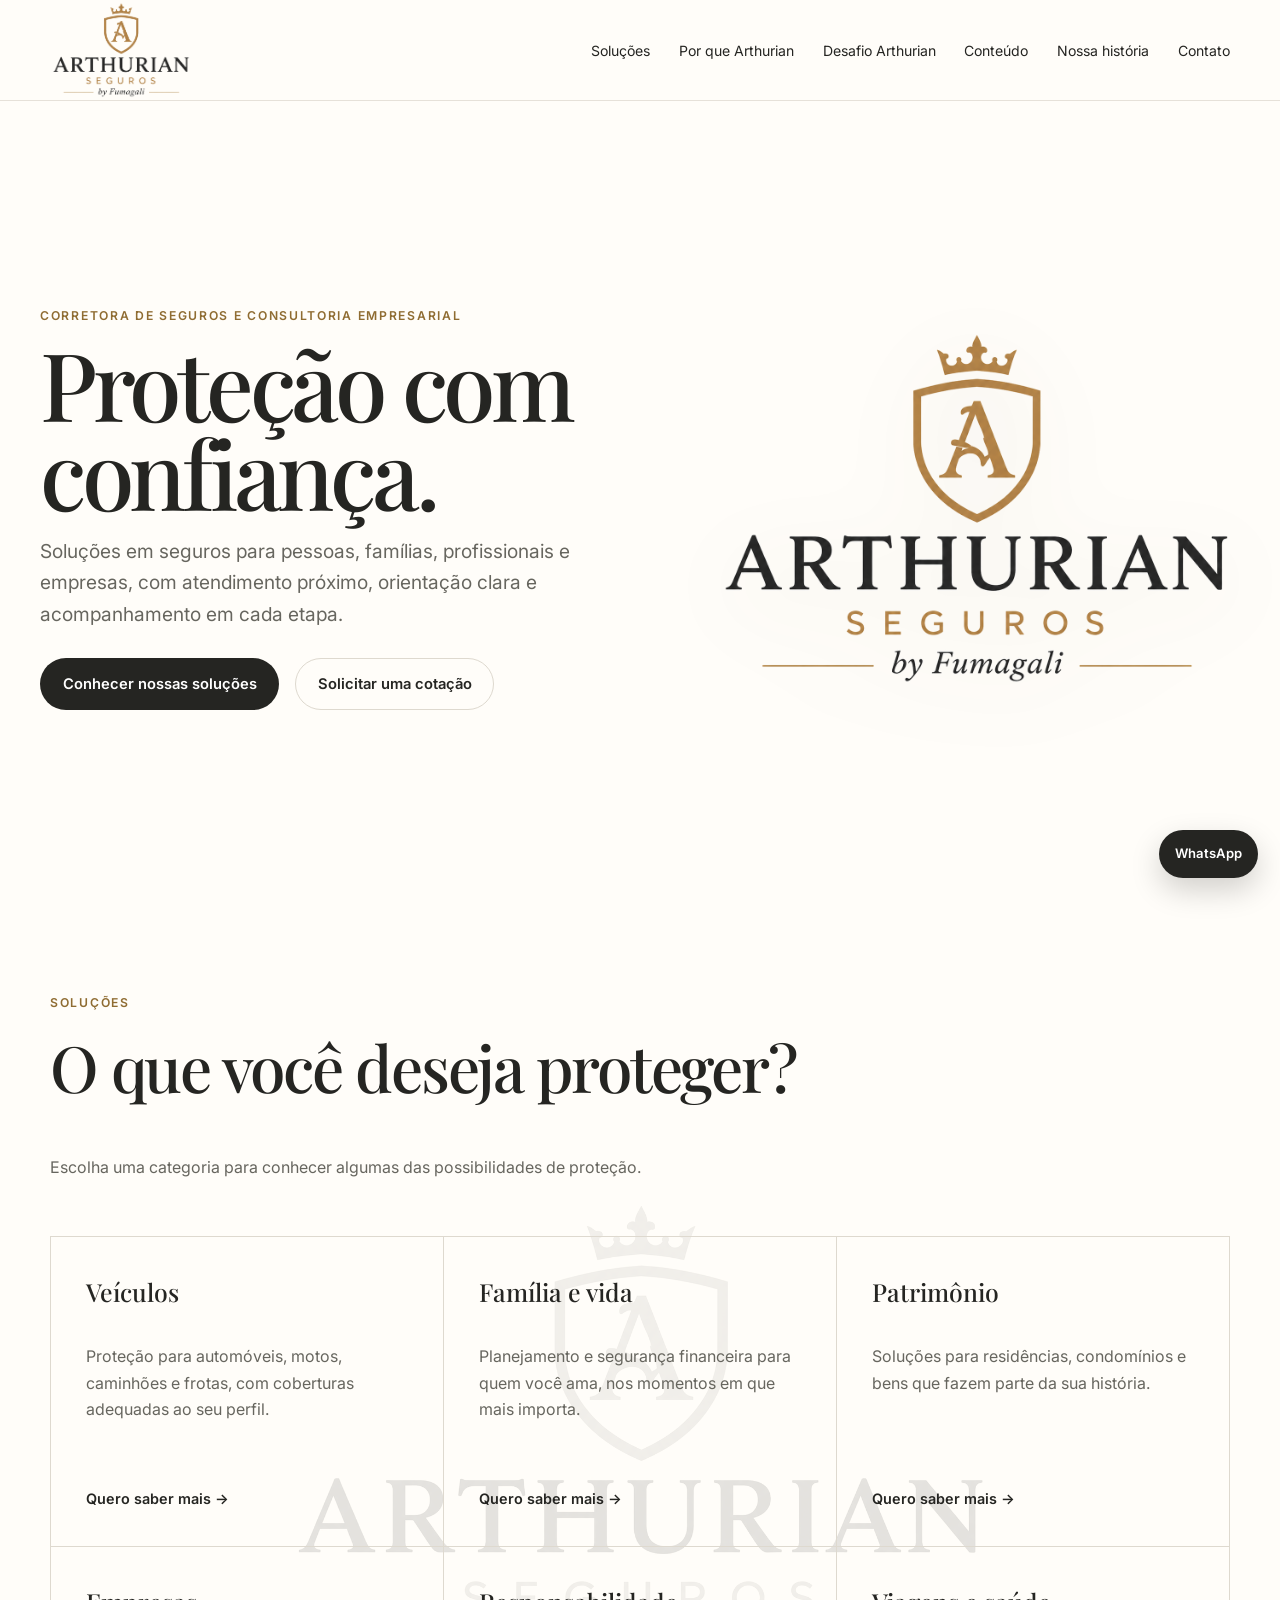
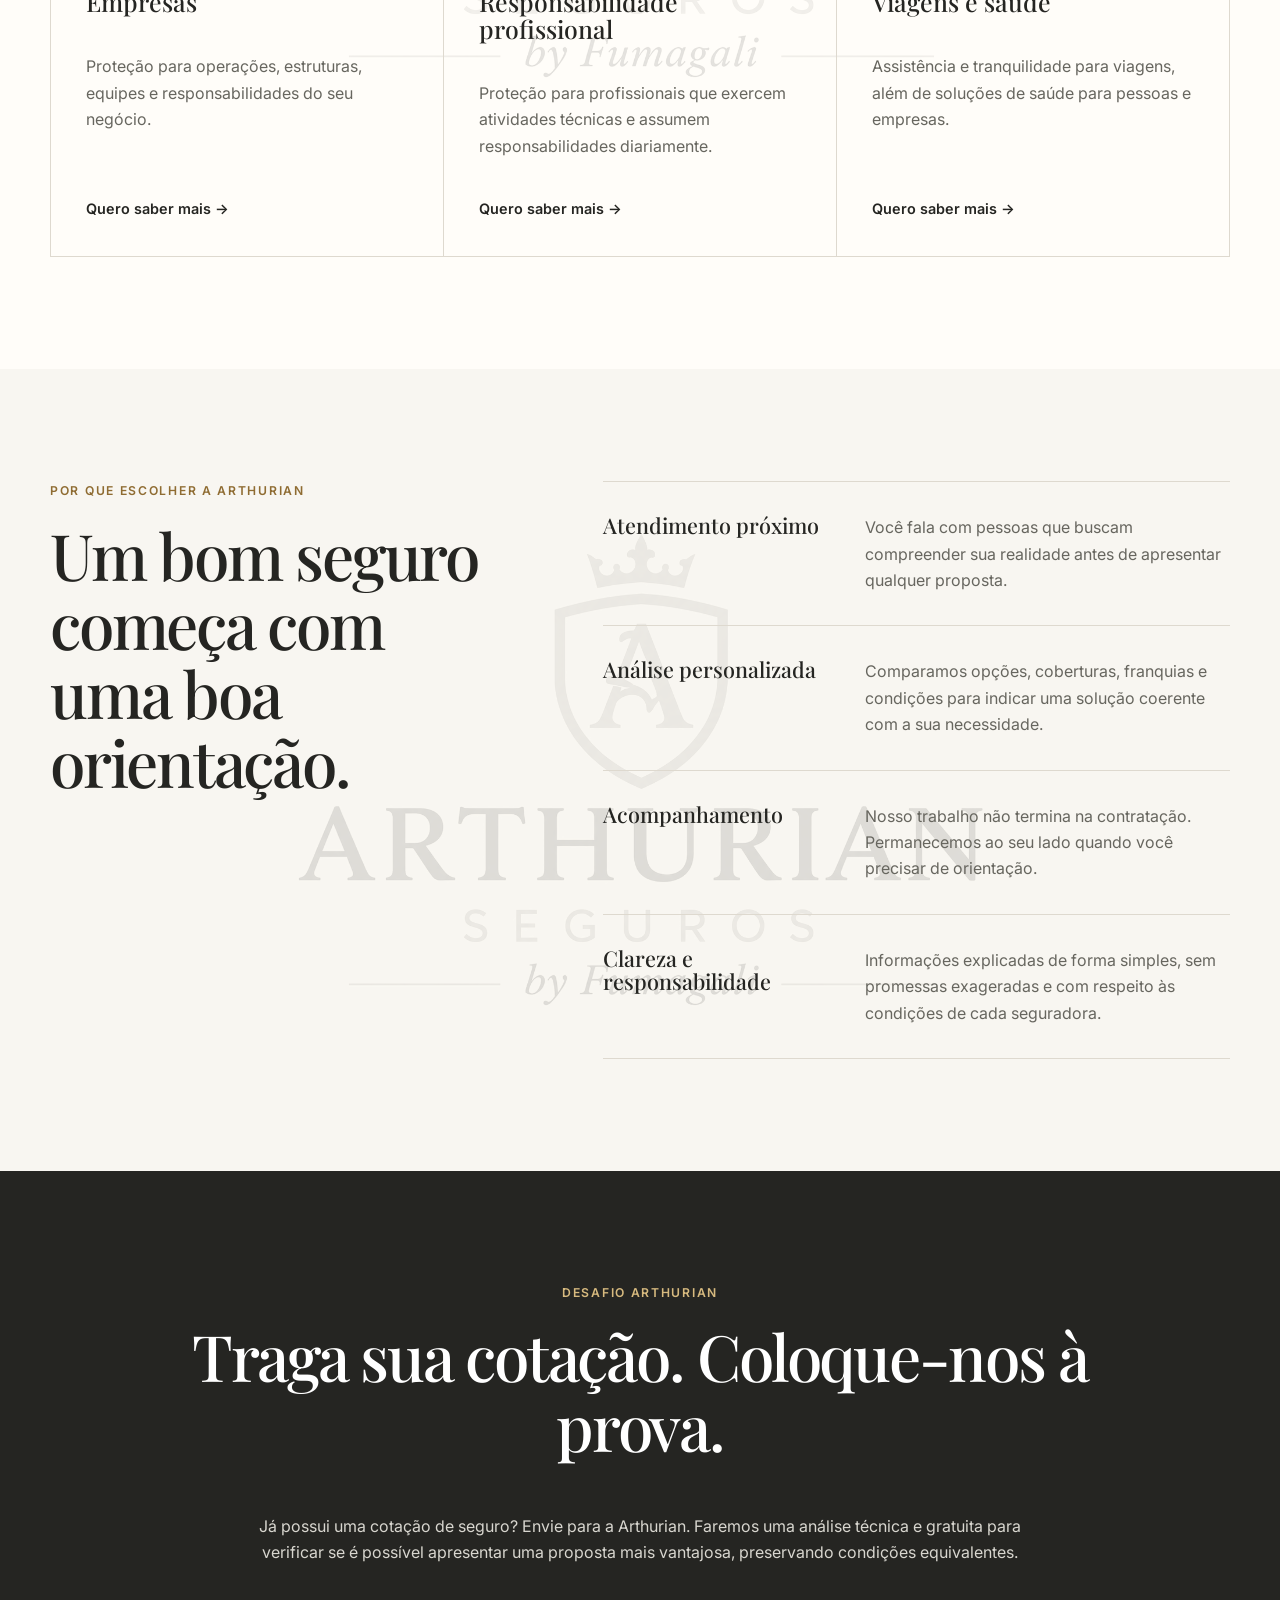
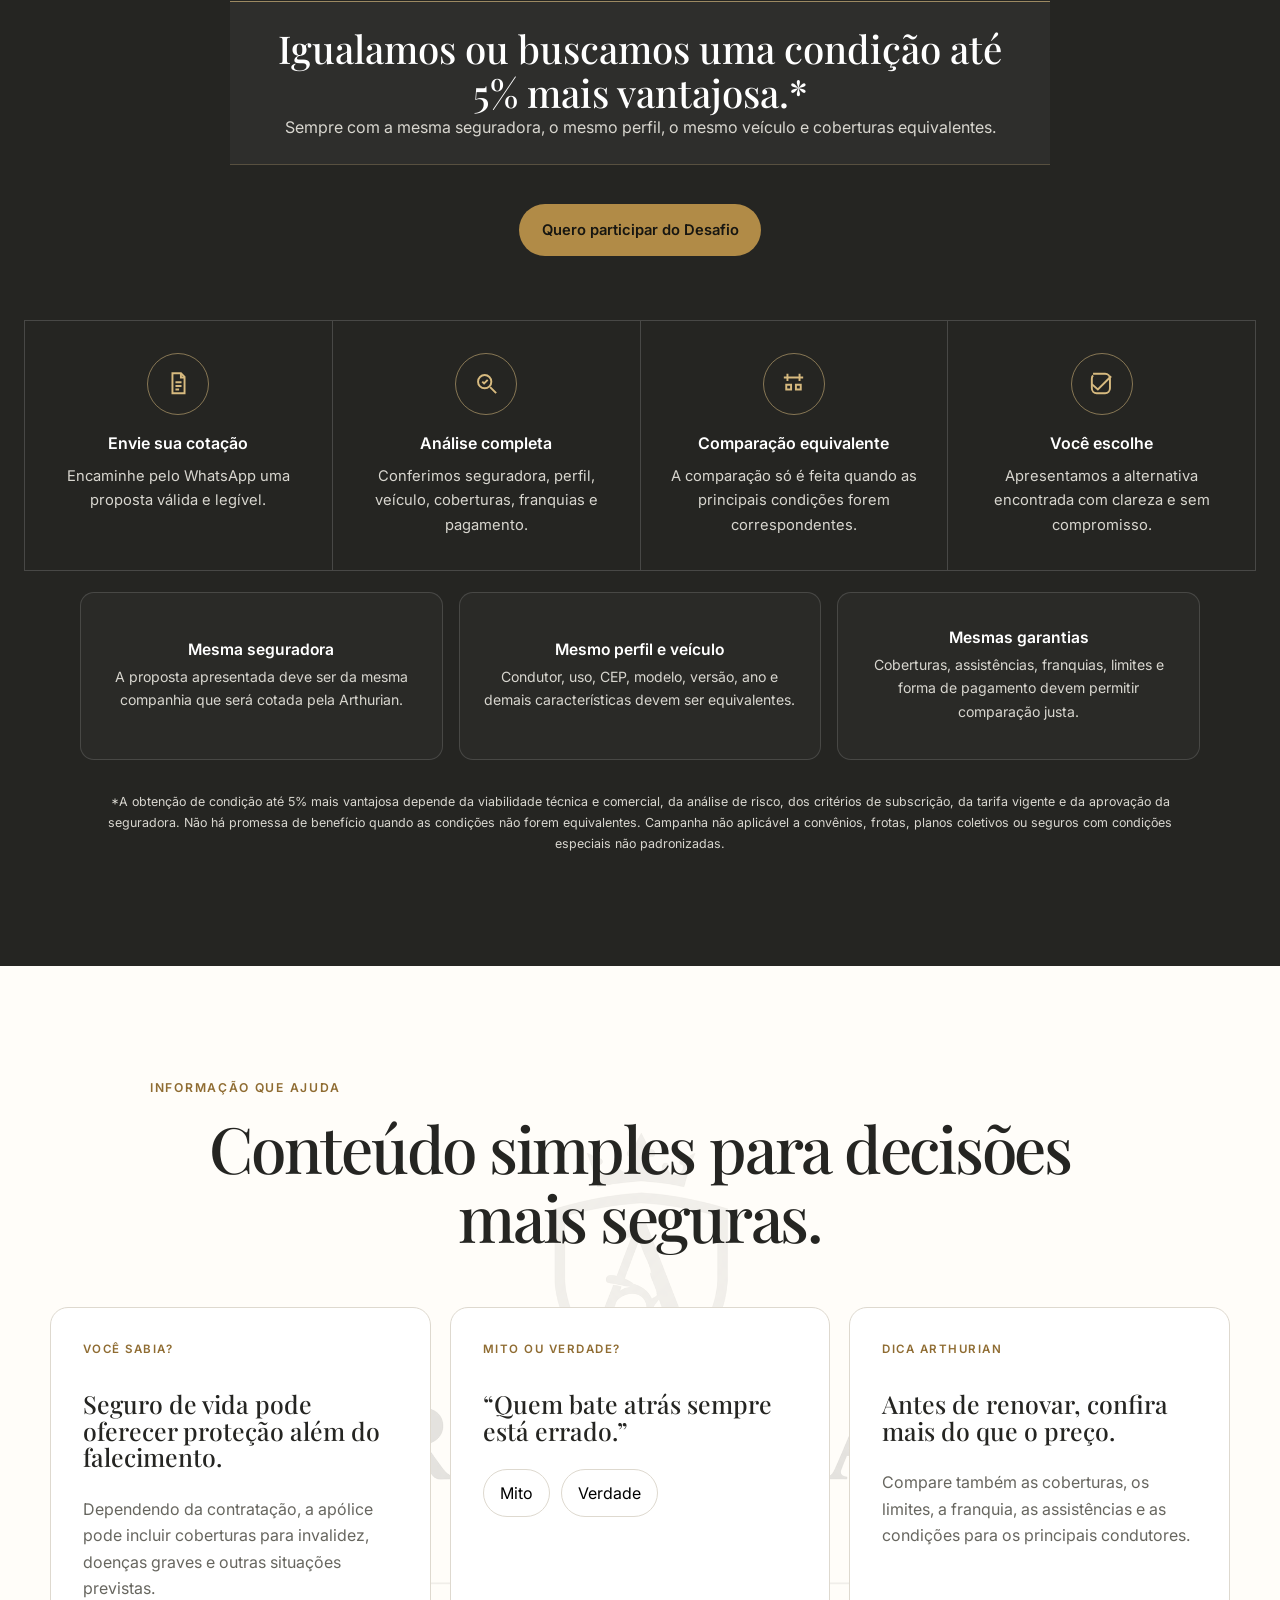
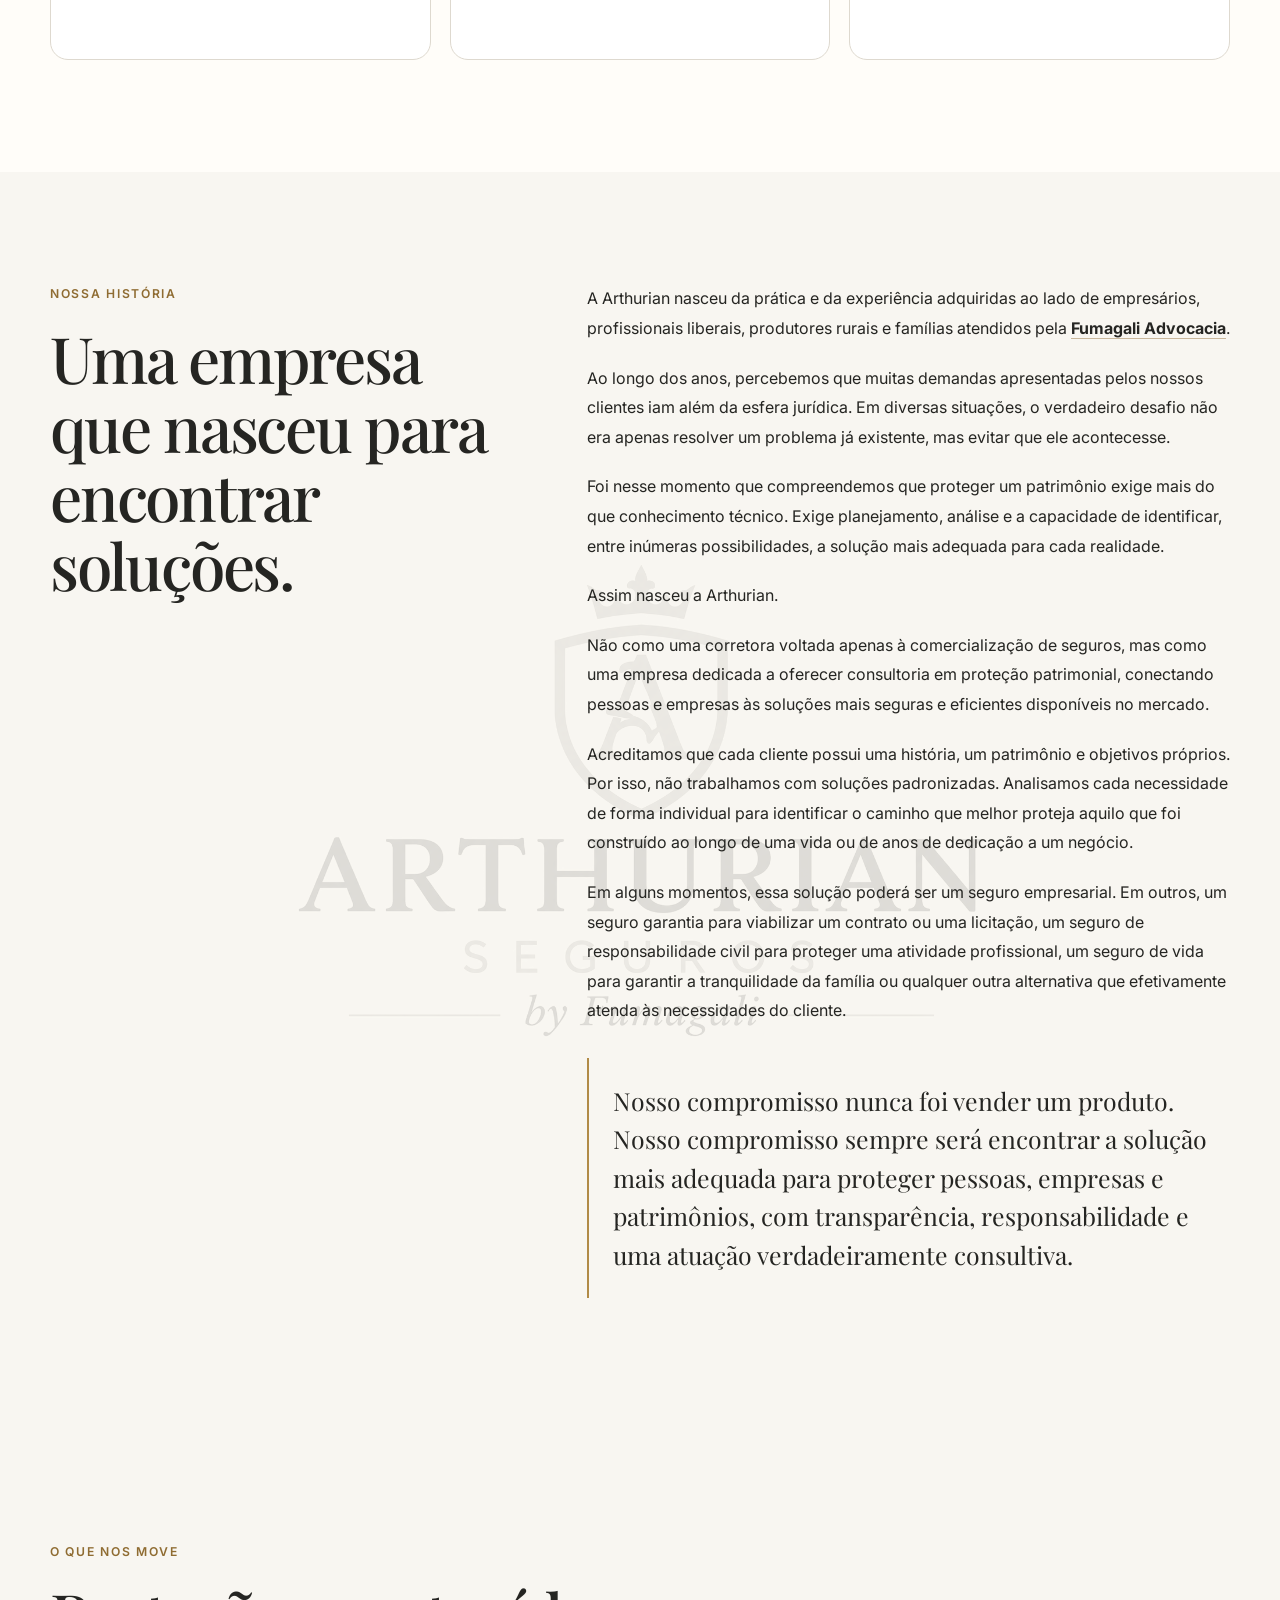
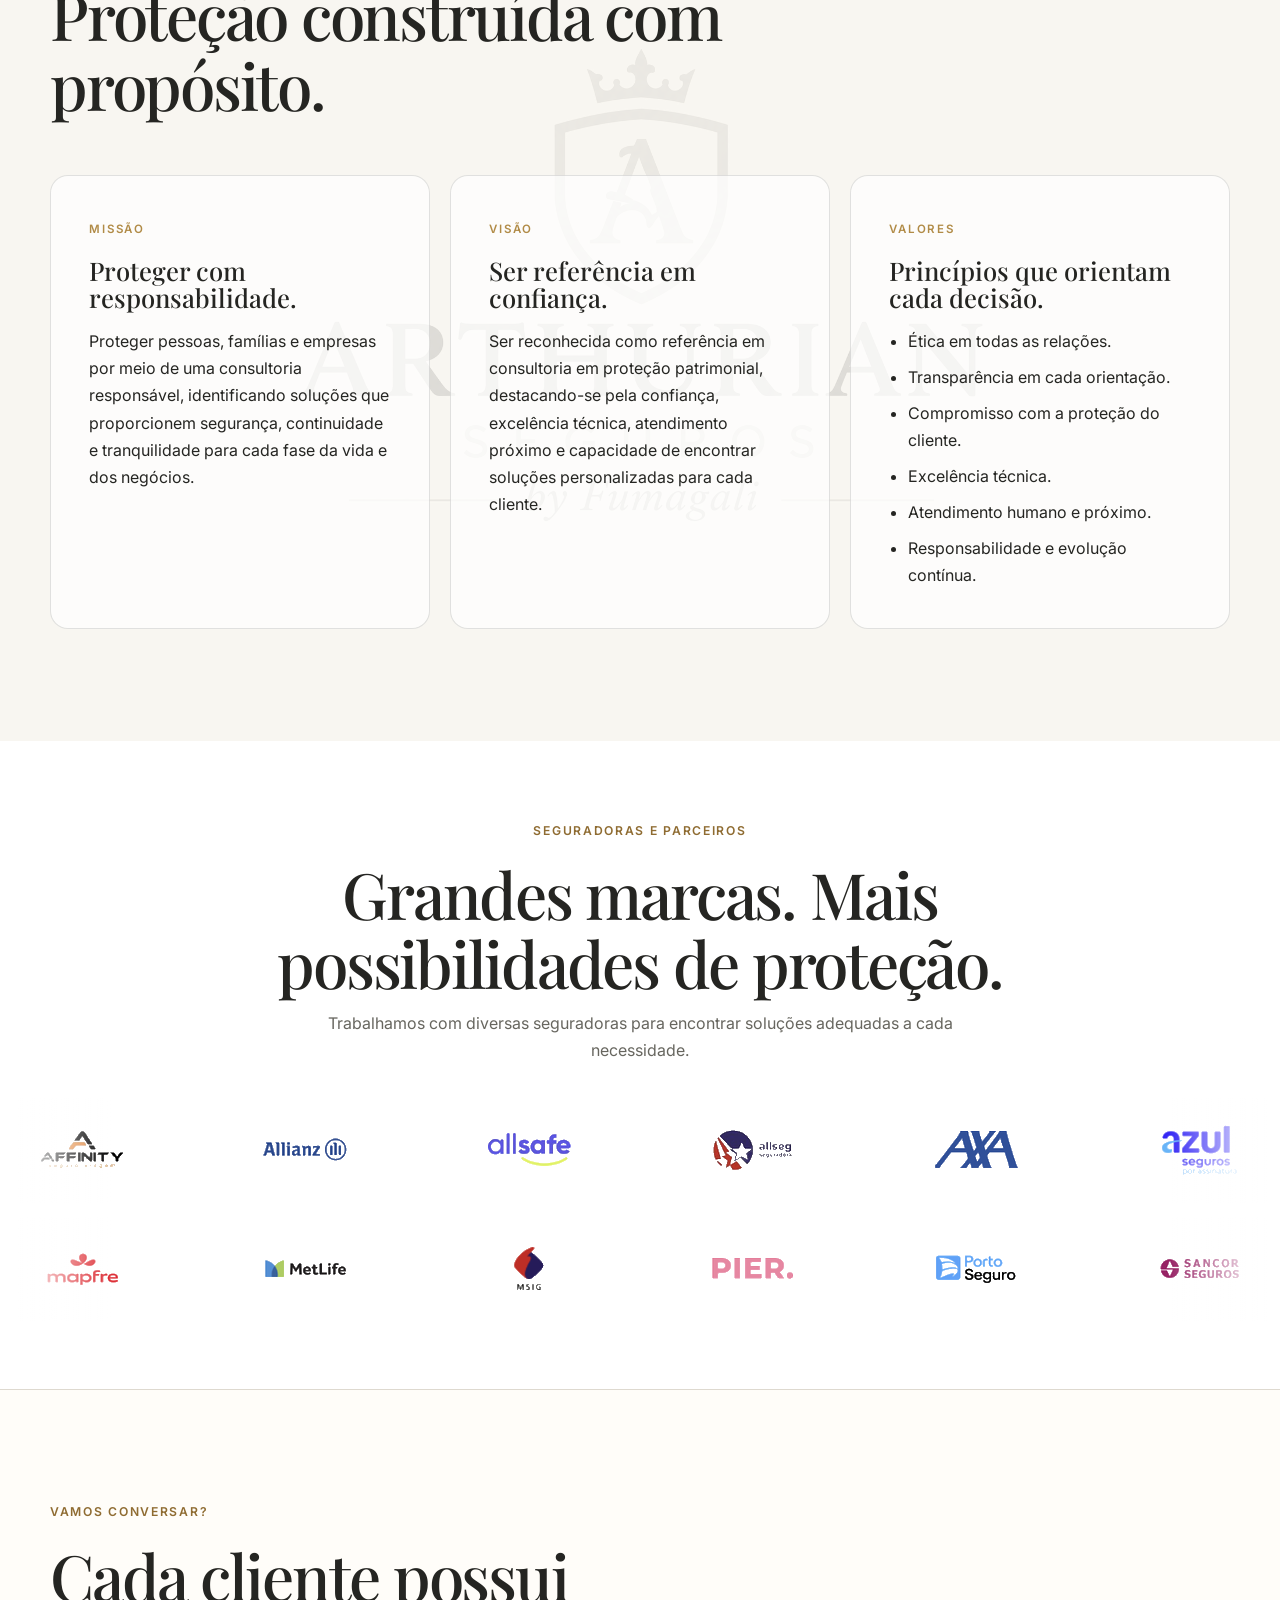
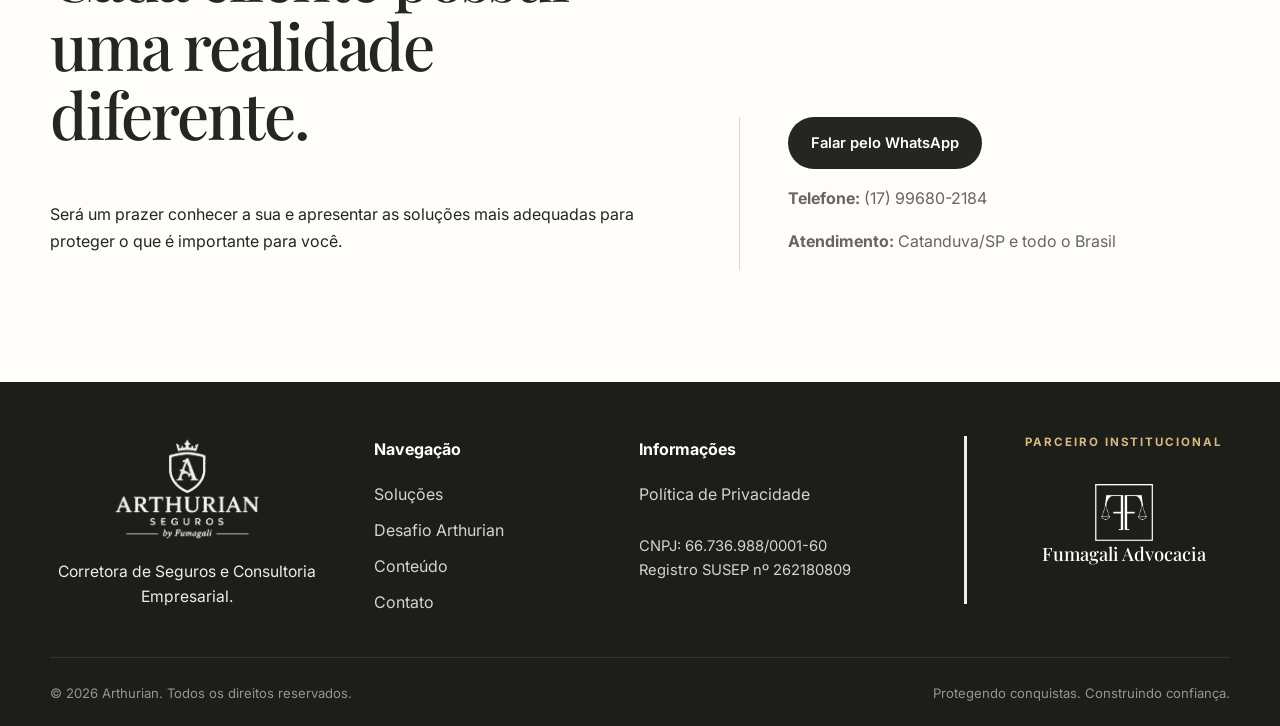
==== commit 35d3476a: "Add files via upload" ====
--- a/index.html
+++ b/index.html
@@ -1267,21 +1267,17 @@
             <div class="partner-logo"><img src="assets/seguradoras/parceiro-01.png" alt="Affinity" decoding="async"></div>
             <div class="partner-logo"><img src="assets/seguradoras/parceiro-02.png" alt="Allianz" decoding="async"></div>
             <div class="partner-logo"><img src="assets/seguradoras/parceiro-03.png" alt="Allsafe" decoding="async"></div>
-            <div class="partner-logo"><img src="assets/seguradoras/parceiro-04.png" alt="Allseg" decoding="async"></div>
-            <div class="partner-logo"><img src="assets/seguradoras/parceiro-05.png" alt="Assist Card" decoding="async"></div>
+            <div class="partner-logo"><img src="assets/seguradoras/parceiro-04.png" alt="Allseg" decoding="async"></div>            
             <div class="partner-logo"><img src="assets/seguradoras/parceiro-06.png" alt="AXA" decoding="async"></div>
-            <div class="partner-logo"><img src="assets/seguradoras/parceiro-07.png" alt="Azul" decoding="async"></div>
-            <div class="partner-logo"><img src="assets/seguradoras/parceiro-08.png" alt="BP Mensal" decoding="async"></div>
+            <div class="partner-logo"><img src="assets/seguradoras/parceiro-07.png" alt="Azul" decoding="async"></div>           
             <div class="partner-logo"><img src="assets/seguradoras/parceiro-09.png" alt="BP" decoding="async"></div>
             <div class="partner-logo"><img src="assets/seguradoras/parceiro-10.png" alt="Bradesco Seguros" decoding="async"></div>
             <div class="partner-logo"><img src="assets/seguradoras/parceiro-11.png" alt="Centauro-ON" decoding="async"></div>
             <div class="partner-logo"><img src="assets/seguradoras/parceiro-12.png" alt="Chubb" decoding="async"></div>
             <div class="partner-logo"><img src="assets/seguradoras/parceiro-13.png" alt="Darwin" decoding="async"></div>
-            <div class="partner-logo"><img src="assets/seguradoras/parceiro-14.png" alt="Ezze" decoding="async"></div>
-            <div class="partner-logo"><img src="assets/seguradoras/parceiro-15.png" alt="Gente" decoding="async"></div>
+            <div class="partner-logo"><img src="assets/seguradoras/parceiro-14.png" alt="Ezze" decoding="async"></div>            
             <div class="partner-logo"><img src="assets/seguradoras/parceiro-16.png" alt="HDI" decoding="async"></div>
-            <div class="partner-logo"><img src="assets/seguradoras/parceiro-17.png" alt="Icatu" decoding="async"></div>
-            <div class="partner-logo"><img src="assets/seguradoras/parceiro-18.png" alt="Indiana" decoding="async"></div>
+            <div class="partner-logo"><img src="assets/seguradoras/parceiro-17.png" alt="Icatu" decoding="async"></div>            
             <div class="partner-logo"><img src="assets/seguradoras/parceiro-19.png" alt="Ituran" decoding="async"></div>
             <div class="partner-logo"><img src="assets/seguradoras/parceiro-20.png" alt="Justos" decoding="async"></div>
           </div>
@@ -1289,21 +1285,17 @@
             <div class="partner-logo"><img src="assets/seguradoras/parceiro-01.png" alt="" decoding="async"></div>
             <div class="partner-logo"><img src="assets/seguradoras/parceiro-02.png" alt="" decoding="async"></div>
             <div class="partner-logo"><img src="assets/seguradoras/parceiro-03.png" alt="" decoding="async"></div>
-            <div class="partner-logo"><img src="assets/seguradoras/parceiro-04.png" alt="" decoding="async"></div>
-            <div class="partner-logo"><img src="assets/seguradoras/parceiro-05.png" alt="" decoding="async"></div>
+            <div class="partner-logo"><img src="assets/seguradoras/parceiro-04.png" alt="" decoding="async"></div>            
             <div class="partner-logo"><img src="assets/seguradoras/parceiro-06.png" alt="" decoding="async"></div>
-            <div class="partner-logo"><img src="assets/seguradoras/parceiro-07.png" alt="" decoding="async"></div>
-            <div class="partner-logo"><img src="assets/seguradoras/parceiro-08.png" alt="" decoding="async"></div>
+            <div class="partner-logo"><img src="assets/seguradoras/parceiro-07.png" alt="" decoding="async"></div>            
             <div class="partner-logo"><img src="assets/seguradoras/parceiro-09.png" alt="" decoding="async"></div>
             <div class="partner-logo"><img src="assets/seguradoras/parceiro-10.png" alt="" decoding="async"></div>
             <div class="partner-logo"><img src="assets/seguradoras/parceiro-11.png" alt="" decoding="async"></div>
             <div class="partner-logo"><img src="assets/seguradoras/parceiro-12.png" alt="" decoding="async"></div>
             <div class="partner-logo"><img src="assets/seguradoras/parceiro-13.png" alt="" decoding="async"></div>
-            <div class="partner-logo"><img src="assets/seguradoras/parceiro-14.png" alt="" decoding="async"></div>
-            <div class="partner-logo"><img src="assets/seguradoras/parceiro-15.png" alt="" decoding="async"></div>
+            <div class="partner-logo"><img src="assets/seguradoras/parceiro-14.png" alt="" decoding="async"></div>            
             <div class="partner-logo"><img src="assets/seguradoras/parceiro-16.png" alt="" decoding="async"></div>
-            <div class="partner-logo"><img src="assets/seguradoras/parceiro-17.png" alt="" decoding="async"></div>
-            <div class="partner-logo"><img src="assets/seguradoras/parceiro-18.png" alt="" decoding="async"></div>
+            <div class="partner-logo"><img src="assets/seguradoras/parceiro-17.png" alt="" decoding="async"></div>           
             <div class="partner-logo"><img src="assets/seguradoras/parceiro-19.png" alt="" decoding="async"></div>
             <div class="partner-logo"><img src="assets/seguradoras/parceiro-20.png" alt="" decoding="async"></div>
           </div>
@@ -1315,8 +1307,7 @@
           <div class="partners-group">
             <div class="partner-logo"><img src="assets/seguradoras/parceiro-21.png" alt="Mapfre" decoding="async"></div>
             <div class="partner-logo"><img src="assets/seguradoras/parceiro-22.png" alt="MetLife" decoding="async"></div>
-            <div class="partner-logo"><img src="assets/seguradoras/parceiro-23.png" alt="MSIG" decoding="async"></div>
-            <div class="partner-logo"><img src="assets/seguradoras/parceiro-24.png" alt="Novo" decoding="async"></div>
+            <div class="partner-logo"><img src="assets/seguradoras/parceiro-23.png" alt="MSIG" decoding="async"></div>            
             <div class="partner-logo"><img src="assets/seguradoras/parceiro-25.png" alt="Pier" decoding="async"></div>
             <div class="partner-logo"><img src="assets/seguradoras/parceiro-26.png" alt="Porto Seguro" decoding="async"></div>
             <div class="partner-logo"><img src="assets/seguradoras/parceiro-27.png" alt="Sancor Seguros" decoding="async"></div>
@@ -1336,8 +1327,7 @@
           <div class="partners-group" aria-hidden="true">
             <div class="partner-logo"><img src="assets/seguradoras/parceiro-21.png" alt="" decoding="async"></div>
             <div class="partner-logo"><img src="assets/seguradoras/parceiro-22.png" alt="" decoding="async"></div>
-            <div class="partner-logo"><img src="assets/seguradoras/parceiro-23.png" alt="" decoding="async"></div>
-            <div class="partner-logo"><img src="assets/seguradoras/parceiro-24.png" alt="" decoding="async"></div>
+            <div class="partner-logo"><img src="assets/seguradoras/parceiro-23.png" alt="" decoding="async"></div>            
             <div class="partner-logo"><img src="assets/seguradoras/parceiro-25.png" alt="" decoding="async"></div>
             <div class="partner-logo"><img src="assets/seguradoras/parceiro-26.png" alt="" decoding="async"></div>
             <div class="partner-logo"><img src="assets/seguradoras/parceiro-27.png" alt="" decoding="async"></div>
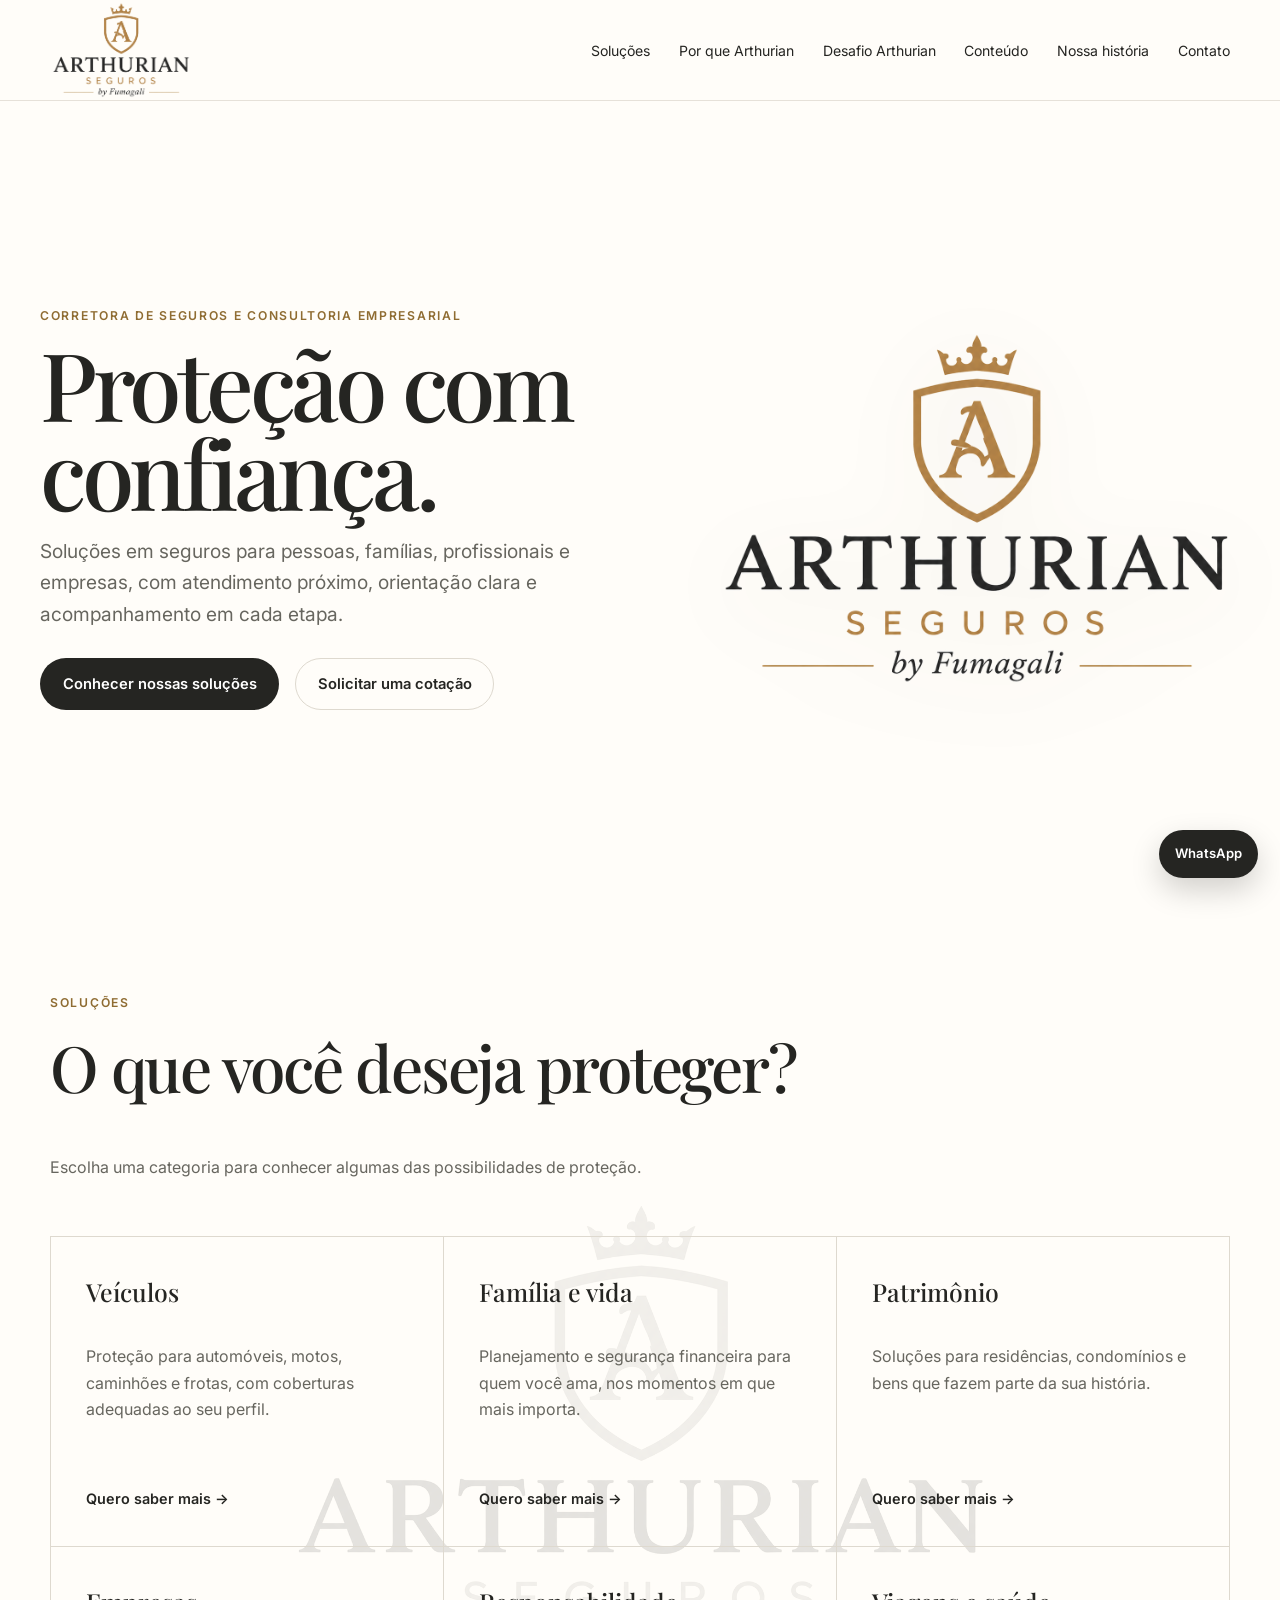
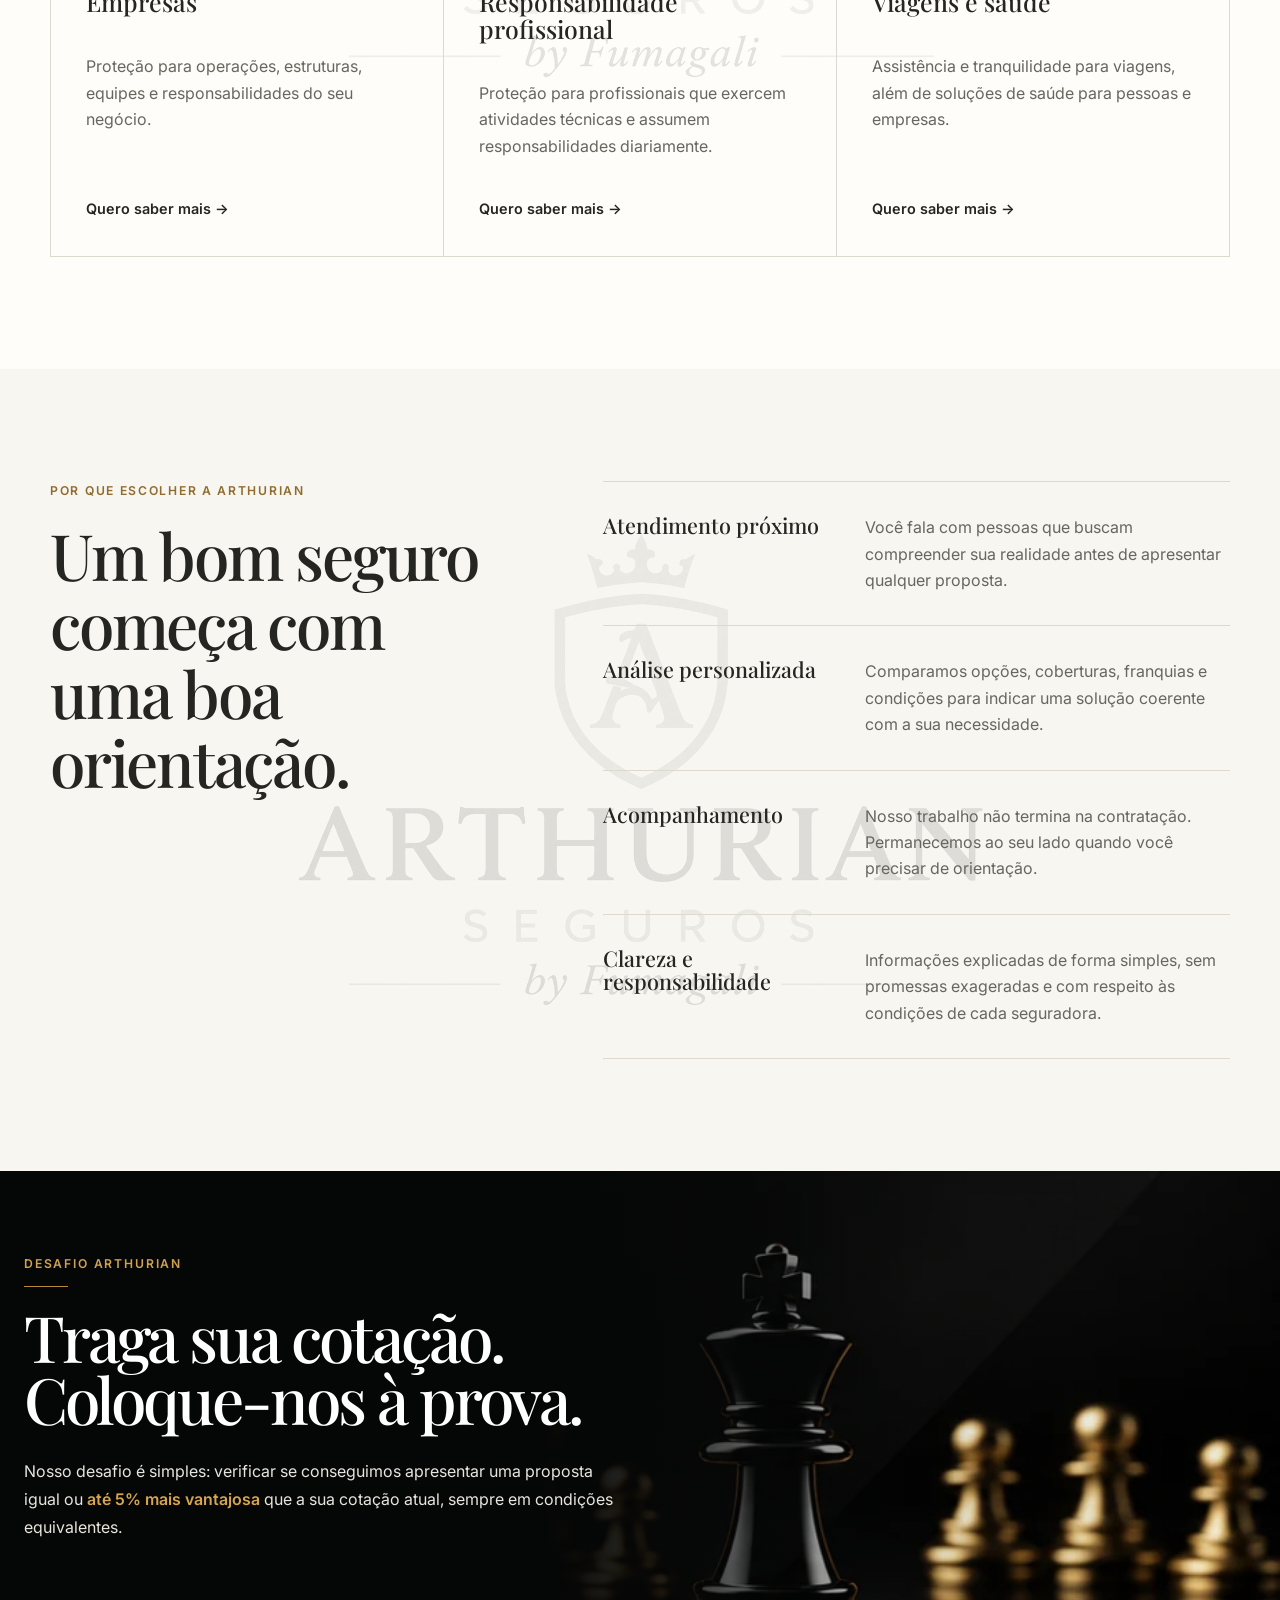
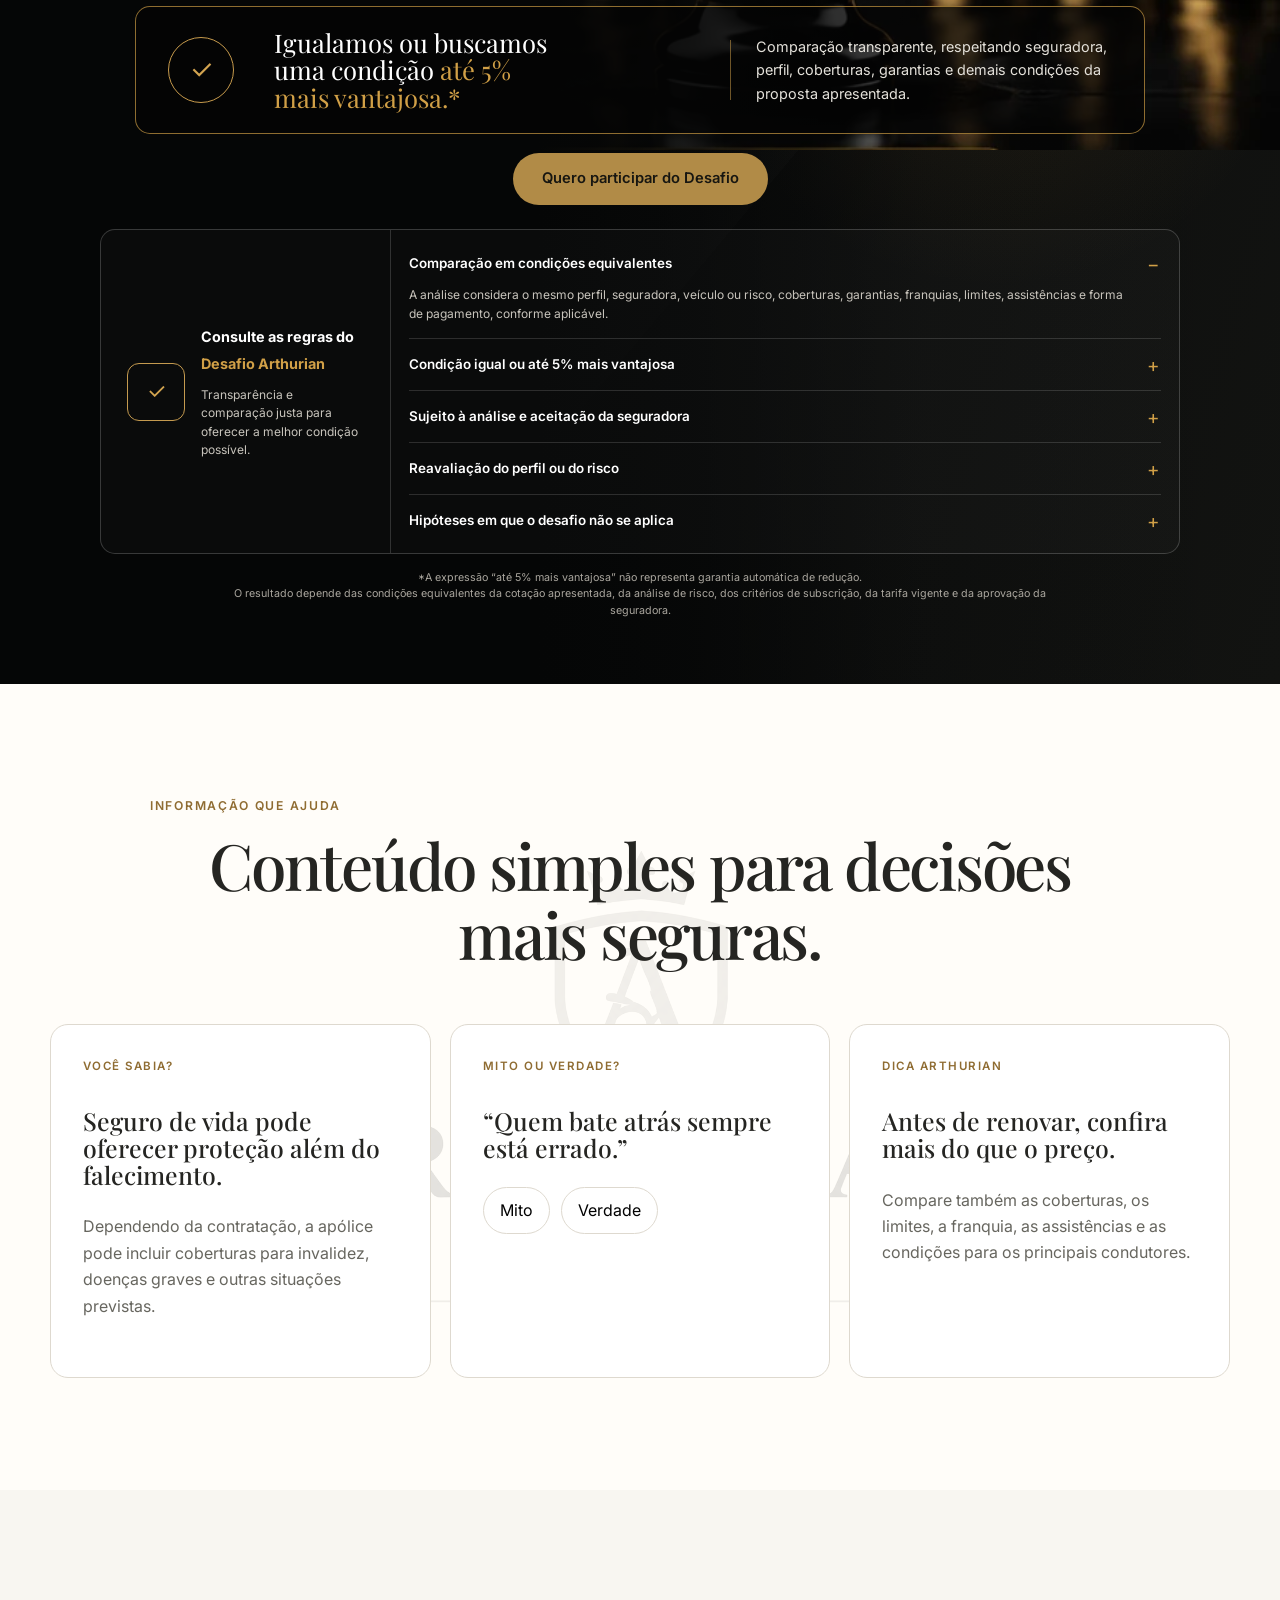
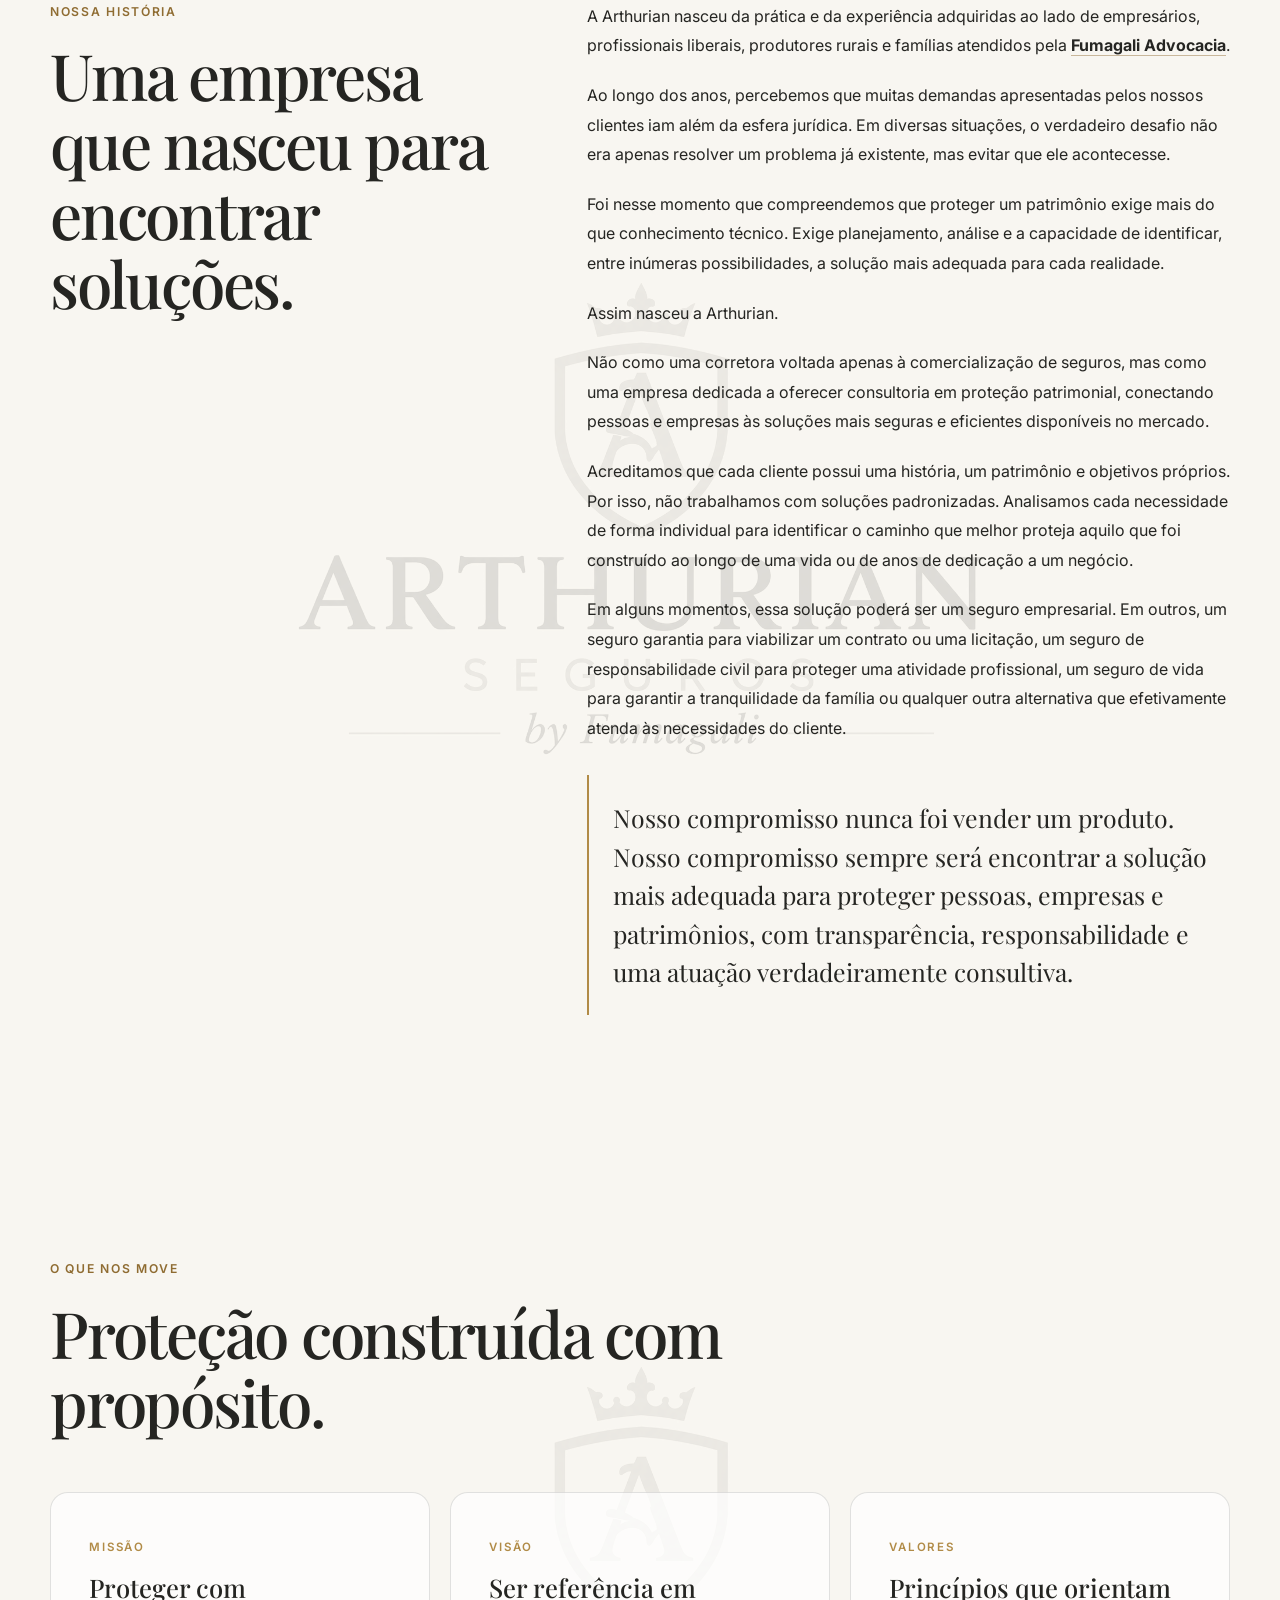
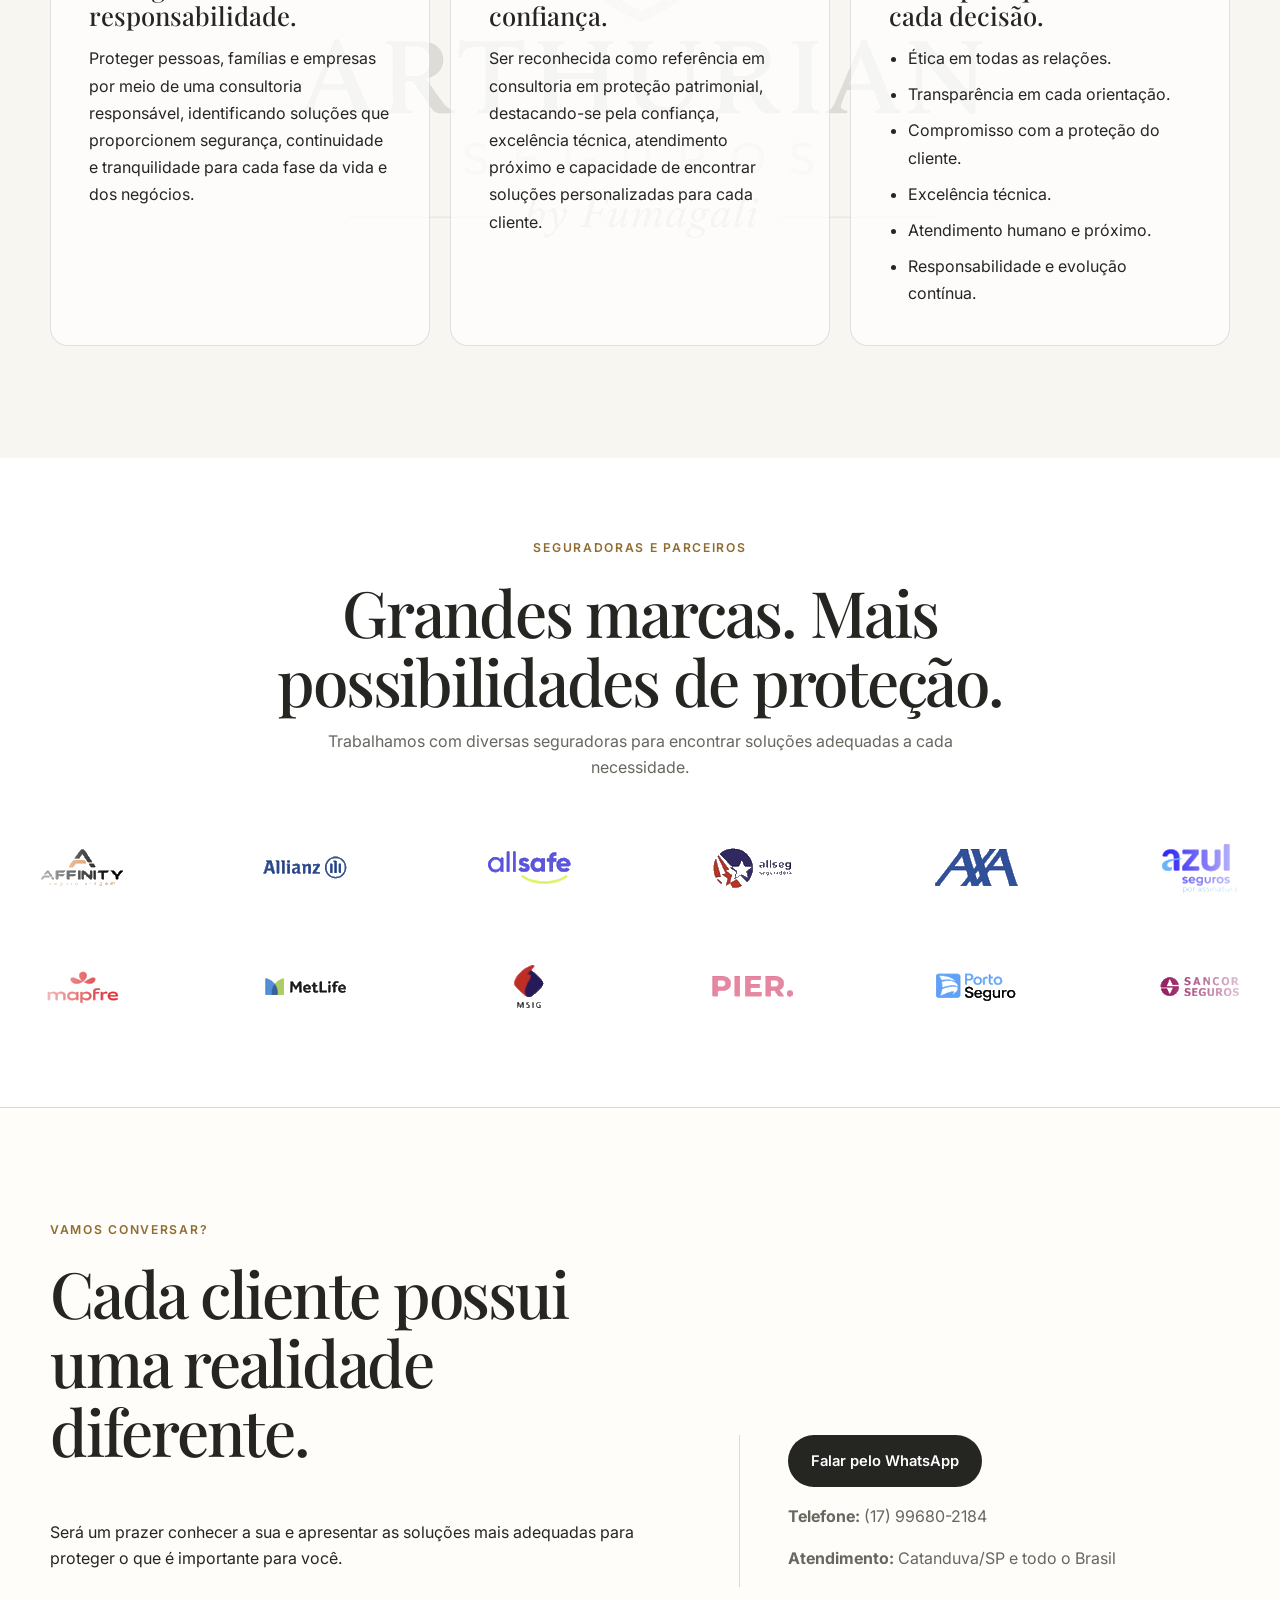
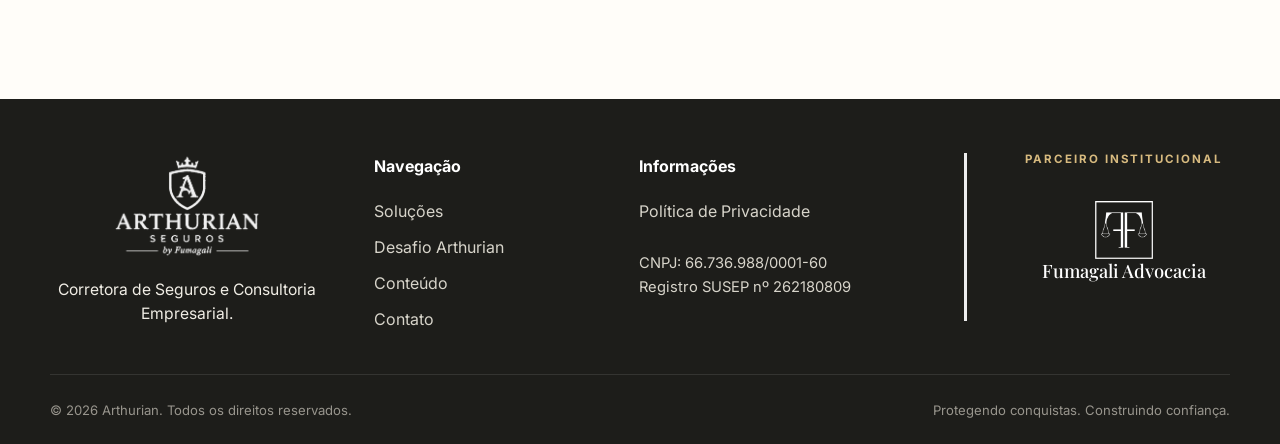
==== commit ba52dc12: "Add files via upload" ====
--- a/index.html
+++ b/index.html
@@ -979,6 +979,129 @@
       .site-footer .footer-bottom{flex-direction:column !important;align-items:center !important;text-align:center !important;}
     }
 </style>
+
+<style id="desafio-aprovado-css">
+/* Desafio Arthurian — versão aprovada. Regras isoladas para não alterar a esteira. */
+.desafio-aprovado{
+  position:relative; overflow:hidden; isolation:isolate;
+  padding:5.2rem 0 4rem; color:#fff;
+  background:linear-gradient(105deg,#050606 0%,#0b0c0c 48%,#121311 100%);
+}
+.desafio-aprovado::before{
+  content:""; position:absolute; inset:0; z-index:-3;
+  background:
+    linear-gradient(130deg,transparent 0 45%,rgba(255,255,255,.025) 45% 58%,transparent 58%),
+    radial-gradient(circle at 78% 37%,rgba(187,143,61,.12),transparent 25%);
+}
+.desafio-bg{position:absolute; inset:0; z-index:-2; pointer-events:none}
+.chess-piece{position:absolute;font-family:Georgia,"Times New Roman",serif;line-height:1}
+.chess-king{
+  right:15%; top:2.5rem; font-size:21rem; color:#050505;
+  -webkit-text-stroke:1px rgba(191,146,62,.72);
+  text-shadow:0 8px 20px rgba(0,0,0,.85),0 0 22px rgba(177,133,54,.18);
+}
+.chess-pawn{
+  top:10.5rem;color:#9f742f;opacity:.7;filter:blur(1.6px);
+  text-shadow:0 10px 18px rgba(0,0,0,.8);
+}
+.cp1{right:43%;font-size:7.8rem}.cp2{right:35%;font-size:9rem}
+.cp3{right:27%;font-size:7.3rem}.cp4{right:5%;font-size:8.7rem}.cp5{right:-2%;font-size:7rem}
+.desafio-wrap{width:min(calc(100% - 64px),1240px);position:relative;z-index:2}
+.desafio-hero{max-width:660px;min-height:22rem}
+.desafio-eyebrow{display:block!important;margin:0 0 1.15rem;color:#d1a24b!important;letter-spacing:.15em}
+.desafio-eyebrow::after{content:"";display:block;width:44px;height:1px;background:#b88a37;margin-top:.75rem}
+.desafio-aprovado h2{
+  margin:0 0 1.6rem;color:#fff;font-size:clamp(3.3rem,5vw,5.4rem);
+  line-height:.98;letter-spacing:-.045em;max-width:690px;
+}
+.desafio-lead{max-width:590px;margin:0;color:#e8e5de!important;font-size:1rem;line-height:1.75}
+.desafio-lead strong{color:#d6a54d;font-weight:600}
+.desafio-promise{
+  max-width:1010px;margin:0 auto 1.15rem;padding:1.35rem 2rem;
+  display:grid;grid-template-columns:80px 1.15fr 1px .95fr;gap:1.6rem;align-items:center;
+  border:1px solid rgba(196,150,66,.72);border-radius:15px;background:rgba(5,5,5,.73);
+}
+.promise-icon{
+  width:66px;height:66px;border:1px solid #c69a4c;border-radius:50%;
+  display:grid;place-items:center;color:#d3a450;font-size:1.7rem;
+}
+.promise-title{font-family:var(--serif);font-size:clamp(1.55rem,2vw,2.05rem);line-height:1.08}
+.promise-title em{font-style:normal;color:#d1a047}
+.promise-divider{width:1px;height:72%;background:rgba(199,154,72,.55)}
+.desafio-promise p{margin:0;color:#e4e1da!important;line-height:1.65;font-size:.9rem}
+.desafio-button{display:table;margin:0 auto 1.55rem;min-width:255px;text-align:center}
+.desafio-rules{
+  max-width:1080px;margin:0 auto;display:grid;grid-template-columns:290px 1fr;
+  border:1px solid rgba(255,255,255,.19);border-radius:15px;overflow:hidden;background:rgba(255,255,255,.025)
+}
+.rules-intro{padding:2rem 1.65rem;display:flex;align-items:center;gap:1rem;border-right:1px solid rgba(255,255,255,.16)}
+.rules-doc{
+  flex:0 0 58px;width:58px;height:58px;border:1px solid #c49a4f;border-radius:12px;
+  display:grid;place-items:center;color:#d3a550;font-size:1.4rem
+}
+.rules-intro strong{font-size:.9rem;line-height:1.35}.rules-intro strong span{color:#d1a047}
+.rules-intro p{margin:.6rem 0 0;color:#c8c4bc!important;font-size:.75rem;line-height:1.55}
+.rules-list{padding:.45rem 1.1rem}
+.rules-list details{border-bottom:1px solid rgba(255,255,255,.14)}
+.rules-list details:last-child{border-bottom:0}
+.rules-list summary{list-style:none;cursor:pointer;position:relative;padding:.9rem 2rem .9rem 0;font-size:.84rem;font-weight:600}
+.rules-list summary::-webkit-details-marker{display:none}
+.rules-list summary::after{content:"+";position:absolute;right:.1rem;top:.7rem;color:#d1a047;font-size:1.2rem;font-weight:400}
+.rules-list details[open] summary::after{content:"−"}
+.rules-list details p{margin:-.15rem 2rem .9rem 0;color:#c8c4bc!important;font-size:.75rem;line-height:1.55}
+.desafio-note{max-width:860px;margin:1rem auto 0;text-align:center;color:#aaa69e!important;font-size:.67rem;line-height:1.55}
+@media(max-width:980px){
+  .desafio-aprovado{padding-top:4.4rem}.desafio-bg{opacity:.32}.chess-king{right:-5%}
+  .desafio-hero{min-height:0;padding-bottom:2rem}.desafio-promise{grid-template-columns:60px 1fr}
+  .promise-divider{display:none}.desafio-promise p{grid-column:1/-1}
+  .desafio-rules{grid-template-columns:1fr}.rules-intro{border-right:0;border-bottom:1px solid rgba(255,255,255,.16)}
+}
+@media(max-width:640px){
+  .desafio-aprovado{padding:3.7rem 0 3.2rem}.desafio-bg{display:none}
+  .desafio-wrap{width:min(calc(100% - 28px),1240px)}
+  .desafio-aprovado h2{font-size:clamp(2.7rem,12vw,4rem)}
+  .desafio-lead{font-size:.9rem}.desafio-promise{padding:1.15rem;gap:1rem}
+  .promise-icon{width:50px;height:50px}.promise-title{font-size:1.4rem}
+  .rules-intro{padding:1.3rem}.rules-list{padding:.35rem .95rem}
+}
+</style>
+
+
+<style id="desafio-fundo-correto">
+.desafio-aprovado .desafio-bg {
+  position:absolute !important;
+  inset:0 !important;
+  display:block !important;
+  opacity:1 !important;
+  z-index:-2 !important;
+  background-image:
+    linear-gradient(90deg, #050606 0%, #050606 42%, rgba(5,6,6,.80) 54%, rgba(5,6,6,.12) 72%, rgba(5,6,6,0) 100%),
+    url("[data-uri]") !important;
+  background-repeat:no-repeat !important;
+  background-position:center, right top !important;
+  background-size:100% 100%, auto 52% !important;
+  pointer-events:none !important;
+}
+.desafio-aprovado .desafio-bg .chess-piece {
+  display:none !important;
+}
+@media (max-width:980px) {
+  .desafio-aprovado .desafio-bg {
+    opacity:.78 !important;
+    background-size:100% 100%, auto 43% !important;
+    background-position:center, 115% top !important;
+  }
+}
+@media (max-width:640px) {
+  .desafio-aprovado .desafio-bg {
+    display:block !important;
+    opacity:.30 !important;
+    background-size:100% 100%, auto 28% !important;
+    background-position:center, 145% top !important;
+  }
+}
+</style>
+
 </head>
 <body>
   <a class="skip-link" href="#conteudo">Ir para o conteúdo</a>
@@ -1094,68 +1217,66 @@
       </div>
     </section>
 
-    <section class="section challenge" id="desafio">
-      <div class="container">
-        <div class="challenge-intro reveal">
-          <p class="eyebrow light">Desafio Arthurian</p>
-          <h2>Traga sua cotação. Coloque-nos à prova.</h2>
-          <p>Já possui uma cotação de seguro? Envie para a Arthurian. Faremos uma análise técnica e gratuita para verificar se é possível apresentar uma proposta mais vantajosa, preservando condições equivalentes.</p>
-
-          <div class="challenge-highlight">
-            <strong>Igualamos ou buscamos uma condição até 5% mais vantajosa.*</strong>
-            <span>Sempre com a mesma seguradora, o mesmo perfil, o mesmo veículo e coberturas equivalentes.</span>
+    <section class="section challenge desafio-aprovado" id="desafio">
+      <div class="desafio-bg" aria-hidden="true">
+        <div class="chess-piece chess-king">♚</div>
+        <div class="chess-piece chess-pawn cp1">♟</div>
+        <div class="chess-piece chess-pawn cp2">♟</div>
+        <div class="chess-piece chess-pawn cp3">♟</div>
+        <div class="chess-piece chess-pawn cp4">♟</div>
+        <div class="chess-piece chess-pawn cp5">♟</div>
+      </div>
+
+      <div class="container desafio-wrap">
+        <div class="desafio-hero">
+          <p class="eyebrow light desafio-eyebrow">Desafio Arthurian</p>
+          <h2>Traga sua cotação.<br>Coloque-nos à prova.</h2>
+          <p class="desafio-lead">Nosso desafio é simples: verificar se conseguimos apresentar uma proposta igual ou <strong>até 5% mais vantajosa</strong> que a sua cotação atual, sempre em condições equivalentes.</p>
+        </div>
+
+        <div class="desafio-promise reveal">
+          <div class="promise-icon" aria-hidden="true">✓</div>
+          <div class="promise-title">Igualamos ou buscamos<br>uma condição <em>até 5%<br>mais vantajosa.*</em></div>
+          <div class="promise-divider"></div>
+          <p>Comparação transparente, respeitando seguradora, perfil, coberturas, garantias e demais condições da proposta apresentada.</p>
+        </div>
+
+        <a class="button button-gold desafio-button" href="https://wa.me/5517996802184?text=Olá!%20Quero%20participar%20do%20Desafio%20Arthurian%20e%20enviar%20minha%20cotação%20para%20análise." target="_blank" rel="noopener">Quero participar do Desafio</a>
+
+        <div class="desafio-rules reveal">
+          <div class="rules-intro">
+            <div class="rules-doc" aria-hidden="true">✓</div>
+            <div>
+              <strong>Consulte as regras do<br><span>Desafio Arthurian</span></strong>
+              <p>Transparência e comparação justa para oferecer a melhor condição possível.</p>
+            </div>
           </div>
 
-          <a class="button button-gold" href="https://wa.me/5517996802184?text=Olá!%20Quero%20participar%20do%20Desafio%20Arthurian%20e%20enviar%20minha%20cotação%20para%20análise." target="_blank" rel="noopener">Quero participar do Desafio</a>
-        </div>
-
-        <div class="challenge-steps reveal" aria-label="Etapas do Desafio Arthurian">
-          <article class="challenge-step">
-            <div class="challenge-icon" aria-hidden="true">
-              <svg viewBox="0 0 24 24" fill="none" stroke-width="1.6"><path d="M7 3.5h7l3 3V20H7z"/><path d="M14 3.5V7h3"/><path d="M9.5 11h5M9.5 14h5M9.5 17h3"/></svg>
-            </div>
-            <h3>Envie sua cotação</h3>
-            <p>Encaminhe pelo WhatsApp uma proposta válida e legível.</p>
-          </article>
-          <article class="challenge-step">
-            <div class="challenge-icon" aria-hidden="true">
-              <svg viewBox="0 0 24 24" fill="none" stroke-width="1.6"><circle cx="10.5" cy="10.5" r="5.5"/><path d="m15 15 5 5M8.5 10.5l1.5 1.5 3-3"/></svg>
-            </div>
-            <h3>Análise completa</h3>
-            <p>Conferimos seguradora, perfil, veículo, coberturas, franquias e pagamento.</p>
-          </article>
-          <article class="challenge-step">
-            <div class="challenge-icon" aria-hidden="true">
-              <svg viewBox="0 0 24 24" fill="none" stroke-width="1.6"><path d="M4 7h16M7 4v6M17 4v6M6 13h4v4H6zM14 13h4v4h-4z"/></svg>
-            </div>
-            <h3>Comparação equivalente</h3>
-            <p>A comparação só é feita quando as principais condições forem correspondentes.</p>
-          </article>
-          <article class="challenge-step">
-            <div class="challenge-icon" aria-hidden="true">
-              <svg viewBox="0 0 24 24" fill="none" stroke-width="1.6"><path d="M4 12.5 9 17l11-11"/><path d="M5 4h10a4 4 0 0 1 4 4v8a4 4 0 0 1-4 4H8a4 4 0 0 1-4-4V8a4 4 0 0 1 1-2.7"/></svg>
-            </div>
-            <h3>Você escolhe</h3>
-            <p>Apresentamos a alternativa encontrada com clareza e sem compromisso.</p>
-          </article>
-        </div>
-
-        <div class="challenge-criteria reveal">
-          <article>
-            <h3>Mesma seguradora</h3>
-            <p>A proposta apresentada deve ser da mesma companhia que será cotada pela Arthurian.</p>
-          </article>
-          <article>
-            <h3>Mesmo perfil e veículo</h3>
-            <p>Condutor, uso, CEP, modelo, versão, ano e demais características devem ser equivalentes.</p>
-          </article>
-          <article>
-            <h3>Mesmas garantias</h3>
-            <p>Coberturas, assistências, franquias, limites e forma de pagamento devem permitir comparação justa.</p>
-          </article>
-        </div>
-
-        <p class="challenge-note reveal">*A obtenção de condição até 5% mais vantajosa depende da viabilidade técnica e comercial, da análise de risco, dos critérios de subscrição, da tarifa vigente e da aprovação da seguradora. Não há promessa de benefício quando as condições não forem equivalentes. Campanha não aplicável a convênios, frotas, planos coletivos ou seguros com condições especiais não padronizadas.</p>
+          <div class="rules-list">
+            <details open>
+              <summary>Comparação em condições equivalentes</summary>
+              <p>A análise considera o mesmo perfil, seguradora, veículo ou risco, coberturas, garantias, franquias, limites, assistências e forma de pagamento, conforme aplicável.</p>
+            </details>
+            <details>
+              <summary>Condição igual ou até 5% mais vantajosa</summary>
+              <p>A comparação é realizada apenas quando as condições essenciais da proposta apresentada forem equivalentes. A obtenção de condição mais vantajosa não é automática.</p>
+            </details>
+            <details>
+              <summary>Sujeito à análise e aceitação da seguradora</summary>
+              <p>Toda proposta depende de análise de risco, critérios de subscrição, tarifa vigente, disponibilidade comercial e aprovação da seguradora.</p>
+            </details>
+            <details>
+              <summary>Reavaliação do perfil ou do risco</summary>
+              <p>Qualquer alteração de perfil, veículo, CEP, utilização, coberturas ou demais informações do risco poderá modificar preço, franquias e condições de contratação.</p>
+            </details>
+            <details>
+              <summary>Hipóteses em que o desafio não se aplica</summary>
+              <p>O desafio não se aplica quando não houver equivalência entre produtos ou seguradoras, bem como a convênios, frotas, planos coletivos, resseguros ou condições especiais e promocionais não comparáveis.</p>
+            </details>
+          </div>
+        </div>
+
+        <p class="desafio-note reveal">*A expressão “até 5% mais vantajosa” não representa garantia automática de redução.<br>O resultado depende das condições equivalentes da cotação apresentada, da análise de risco, dos critérios de subscrição, da tarifa vigente e da aprovação da seguradora.</p>
       </div>
     </section>
 
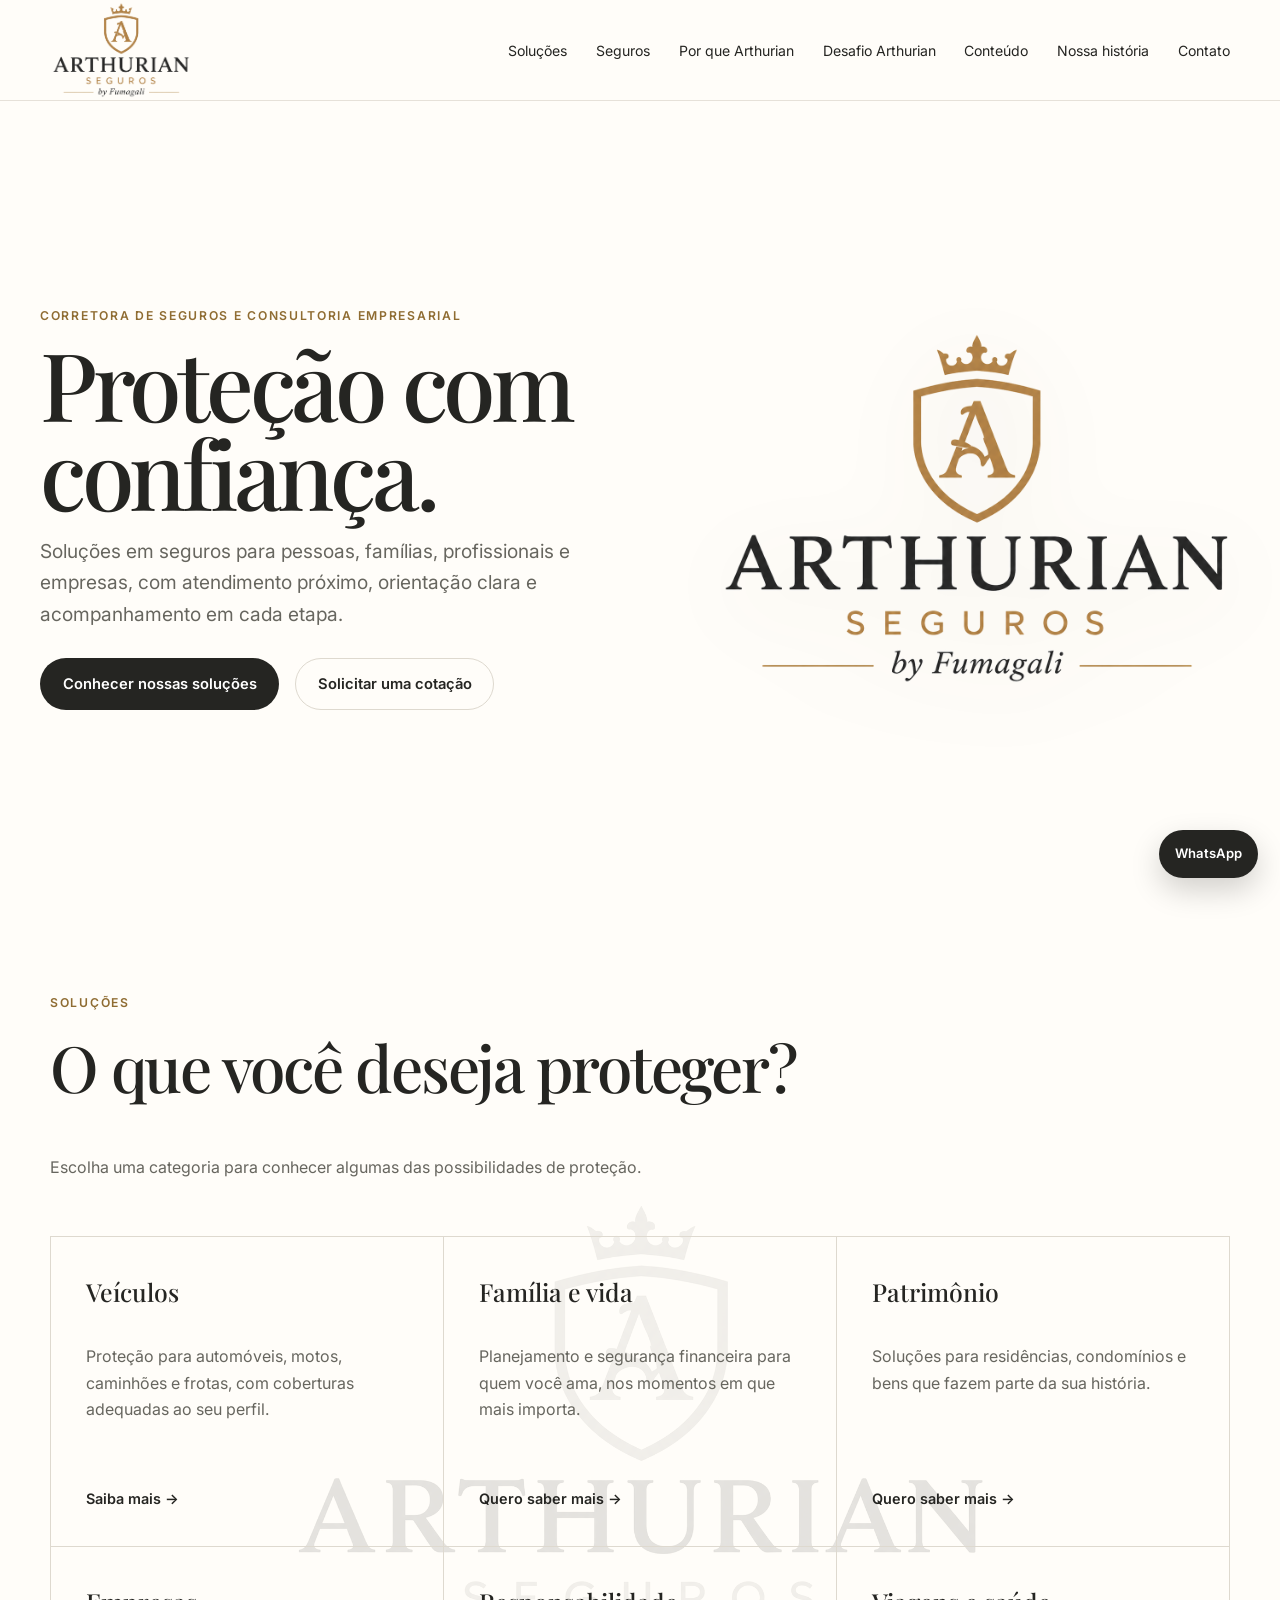
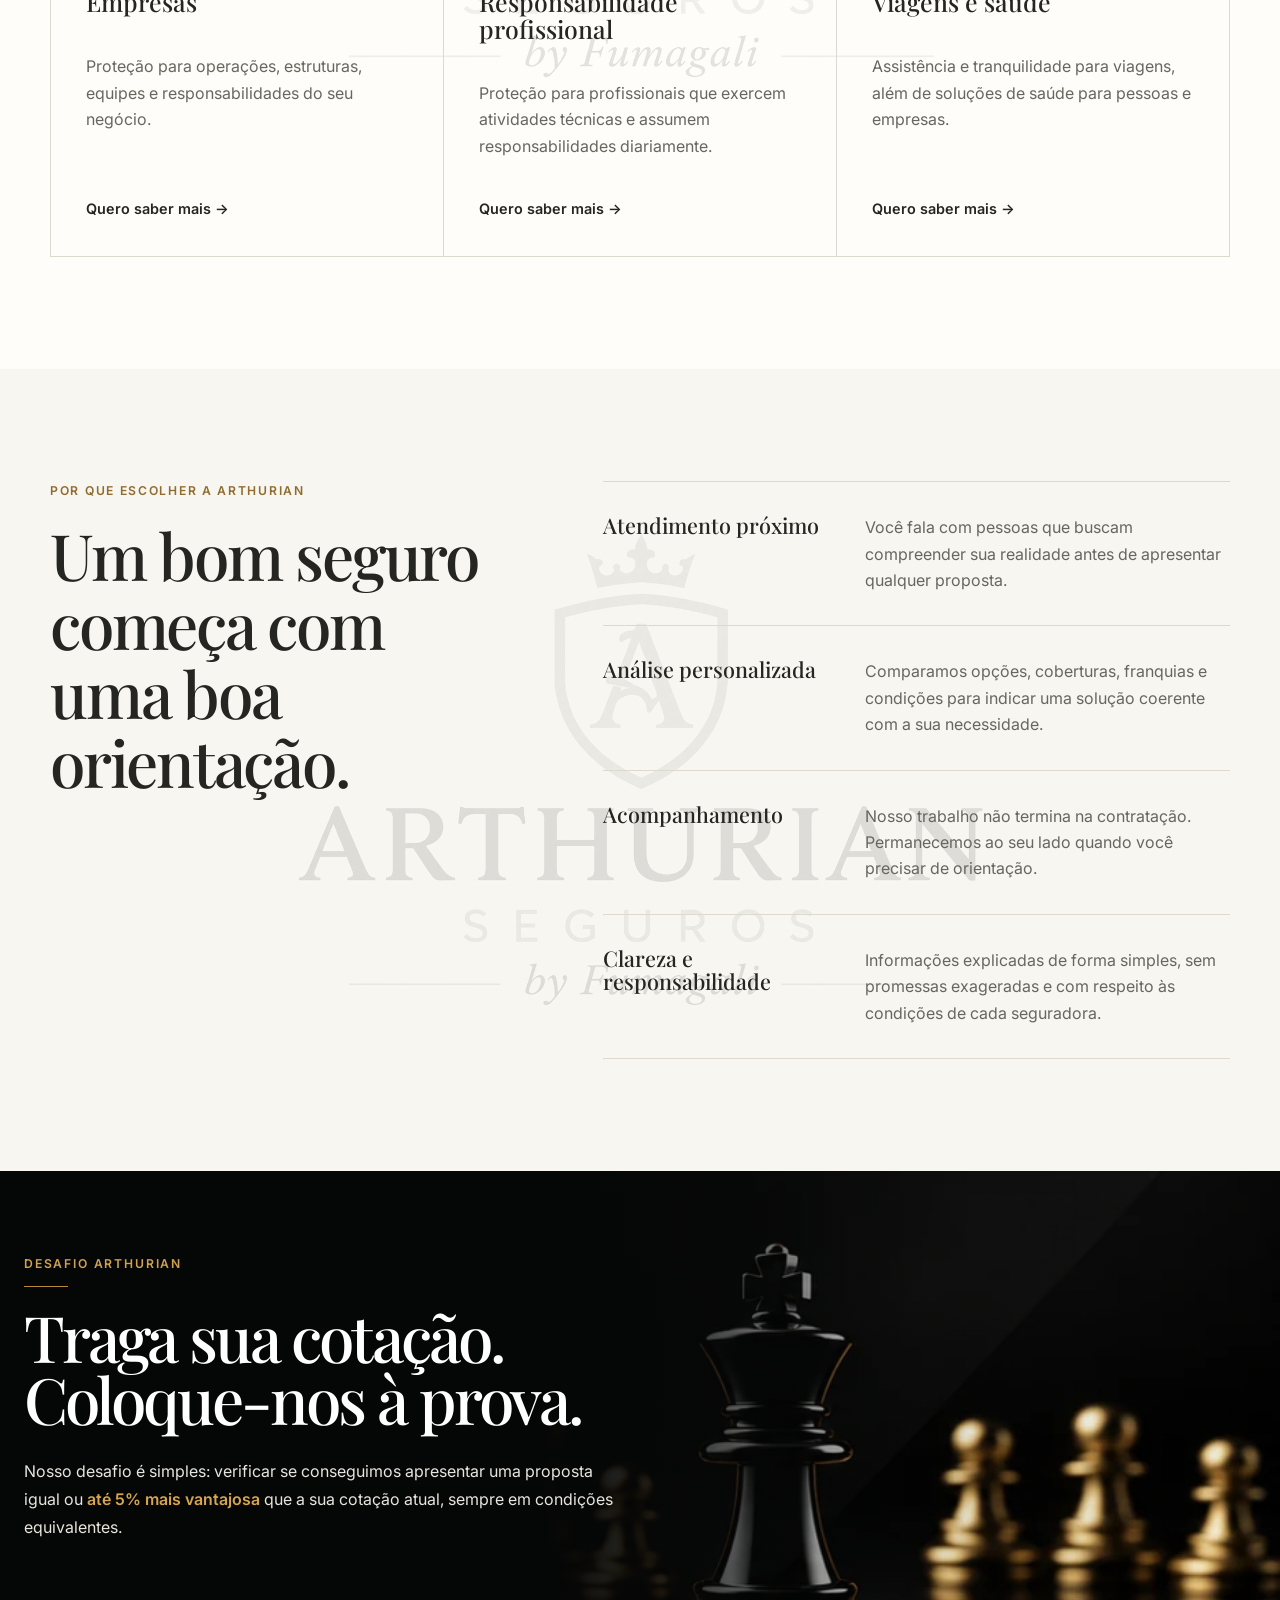
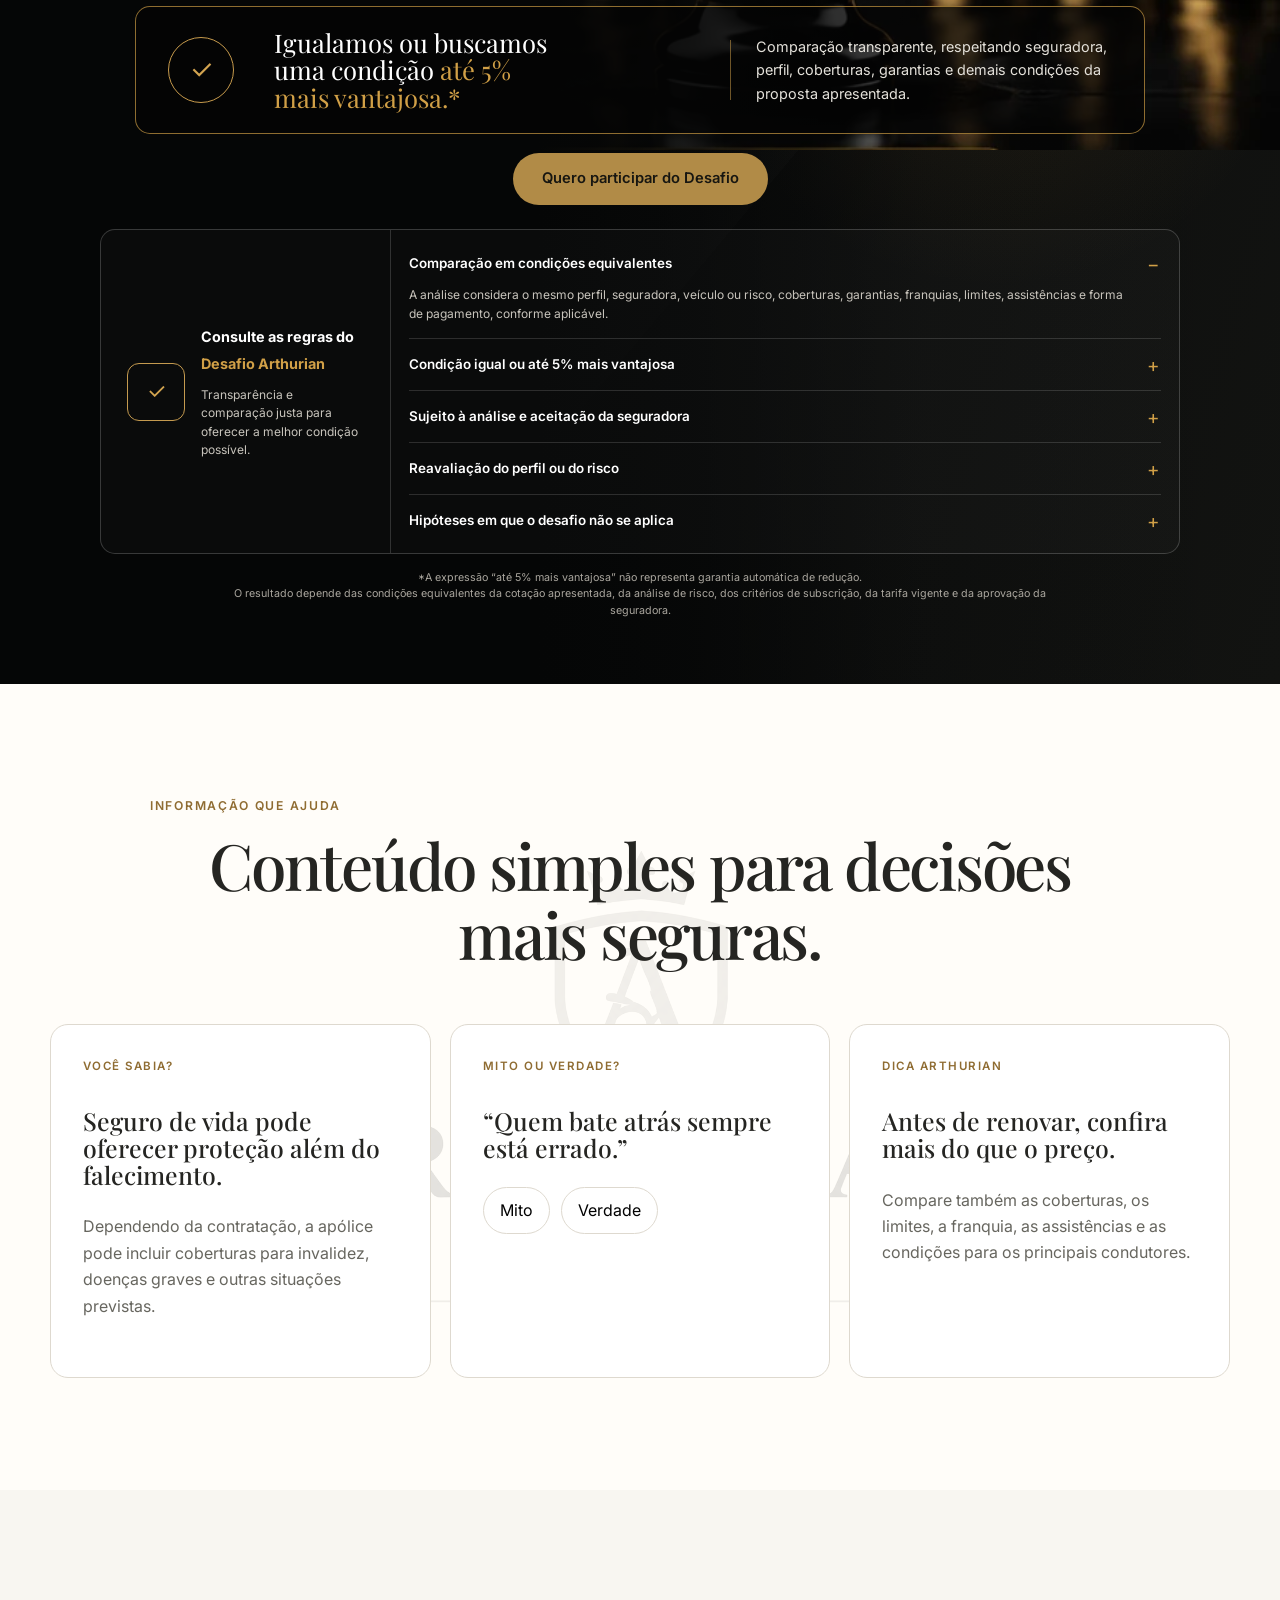
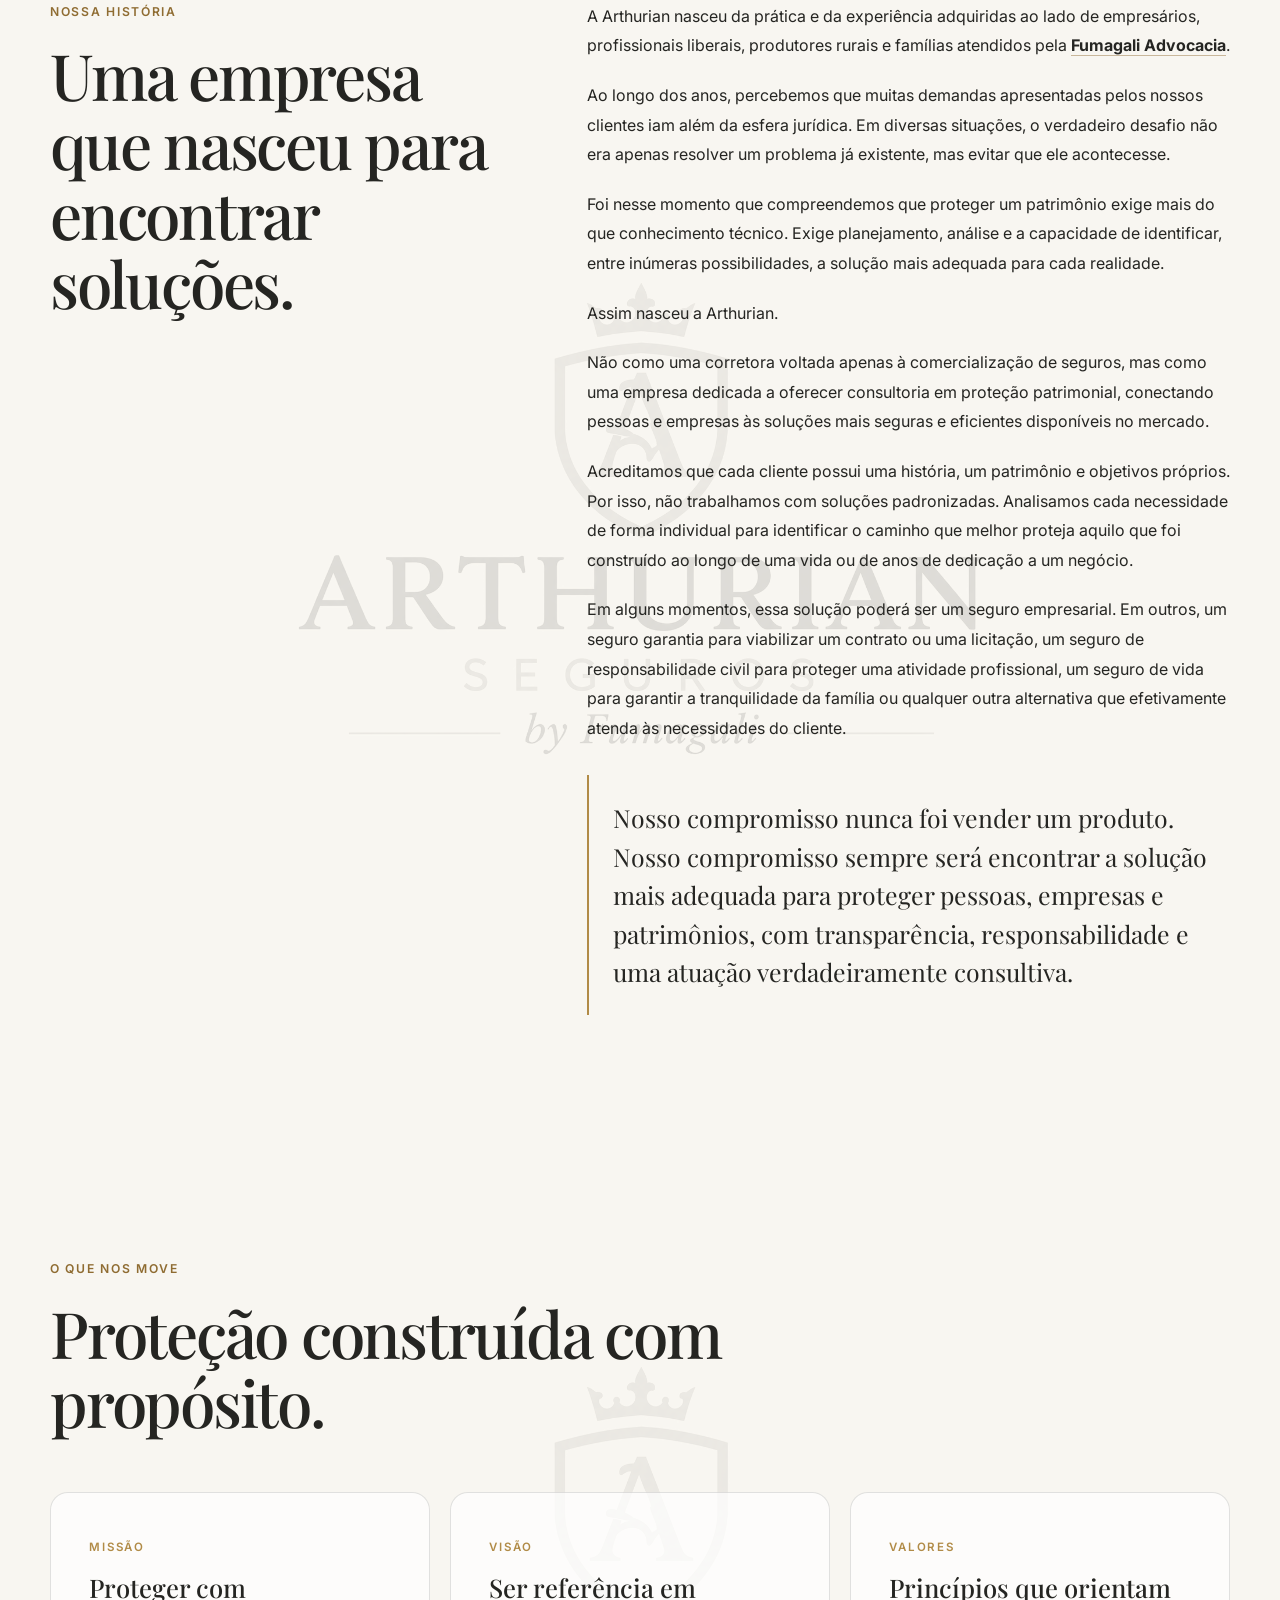
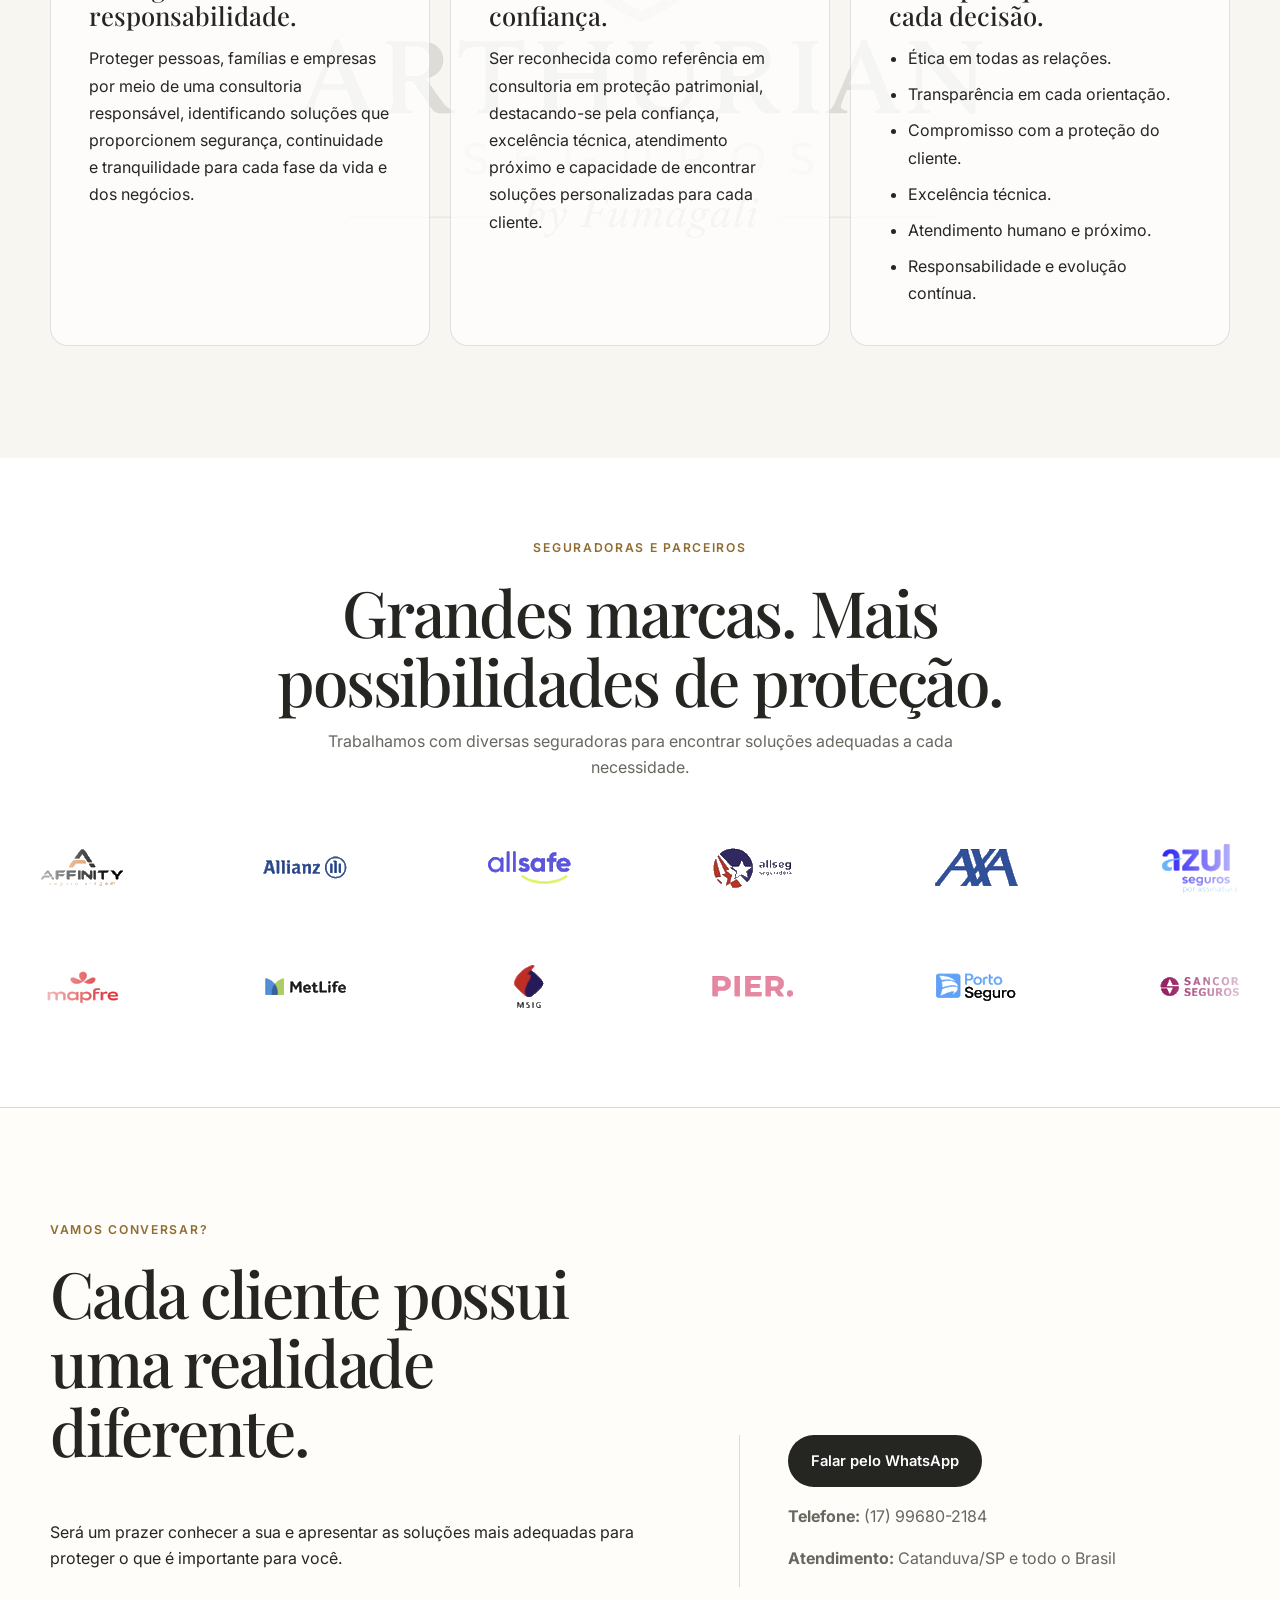
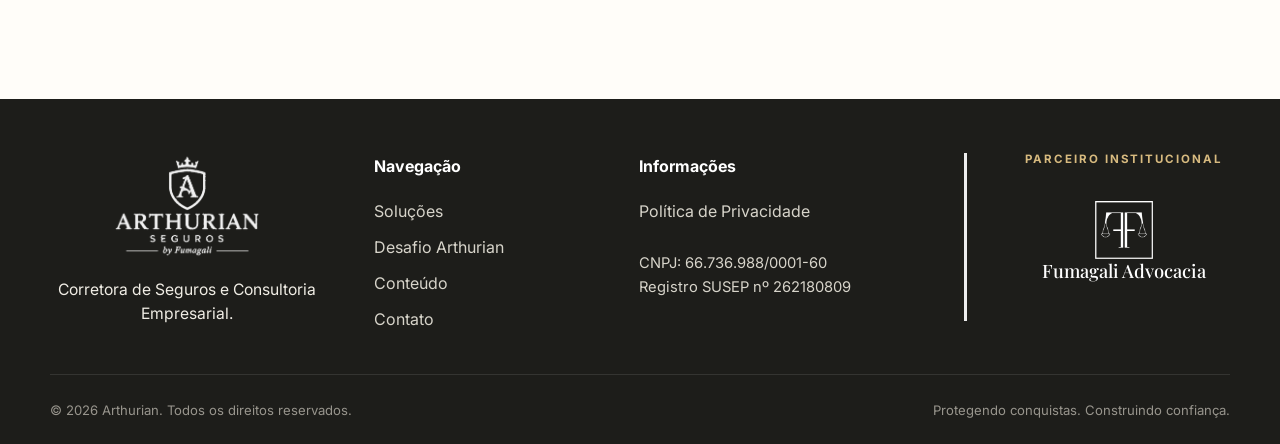
==== commit 0e8c5bab: "Add files via upload" ====
--- a/index.html
+++ b/index.html
@@ -980,6 +980,34 @@
     }
 </style>
 
+<style id="seguros-dropdown-css">
+.nav-dropdown{position:relative}
+.nav-dropdown-toggle{display:inline-flex;align-items:center;gap:.35rem;cursor:pointer}
+.nav-dropdown-toggle::after{content:"⌄";font-size:.8em;transform:translateY(-1px)}
+.nav-dropdown-menu{
+  position:absolute;top:calc(100% + 16px);left:-18px;min-width:250px;
+  padding:.65rem;background:#fffdf9;border:1px solid #ded9cf;
+  box-shadow:0 18px 50px rgba(30,29,24,.12);opacity:0;visibility:hidden;
+  transform:translateY(-6px);transition:.2s;z-index:300;
+}
+.nav-dropdown:hover .nav-dropdown-menu,
+.nav-dropdown:focus-within .nav-dropdown-menu{opacity:1;visibility:visible;transform:translateY(0)}
+.nav-dropdown-menu a{display:block!important;padding:.72rem .85rem;white-space:nowrap;font-size:.84rem}
+.nav-dropdown-menu a:hover{background:#f8f6f1;color:#8f6c32}
+.nav-dropdown-menu a::after{display:none!important}
+@media(max-width:820px){
+  .nav-dropdown{width:100%}
+  .nav-dropdown-toggle{width:100%;justify-content:space-between}
+  .nav-dropdown-menu{
+    position:static;min-width:0;width:100%;padding:.35rem 0 .35rem .75rem;
+    border:0;box-shadow:none;opacity:1;visibility:visible;transform:none;
+    background:transparent;display:block
+  }
+  .nav-dropdown-menu a{padding:.55rem .4rem;font-size:.9rem}
+}
+</style>
+
+
 <style id="desafio-aprovado-css">
 /* Desafio Arthurian — versão aprovada. Regras isoladas para não alterar a esteira. */
 .desafio-aprovado{
@@ -1065,8 +1093,6 @@
   .rules-intro{padding:1.3rem}.rules-list{padding:.35rem .95rem}
 }
 </style>
-
-
 <style id="desafio-fundo-correto">
 .desafio-aprovado .desafio-bg {
   position:absolute !important;
@@ -1101,7 +1127,6 @@
   }
 }
 </style>
-
 </head>
 <body>
   <a class="skip-link" href="#conteudo">Ir para o conteúdo</a>
@@ -1118,6 +1143,18 @@
 
       <nav id="menu-principal" class="main-nav" aria-label="Navegação principal">
         <a href="#solucoes">Soluções</a>
+        <div class="nav-dropdown">
+          <a class="nav-dropdown-toggle" href="#solucoes">Seguros</a>
+          <div class="nav-dropdown-menu" aria-label="Produtos de seguros">
+            <a href="seguro-auto.html">Seguro Auto</a>
+            <a href="seguro-residencial.html">Seguro Residencial</a>
+            <a href="seguro-vida.html">Seguro de Vida</a>
+            <a href="seguro-empresarial.html">Seguro Empresarial</a>
+            <a href="rc-profissional.html">Responsabilidade Civil Profissional</a>
+            <a href="seguro-viagem.html">Seguro Viagem</a>
+            <a href="consorcio.html">Consórcio</a>
+          </div>
+        </div>
         <a href="#diferenciais">Por que Arthurian</a>
         <a href="#desafio">Desafio Arthurian</a>
         <a href="#conteudo-util">Conteúdo</a>
@@ -1158,7 +1195,7 @@
           <article class="solution-card reveal">
             <h3>Veículos</h3>
             <p>Proteção para automóveis, motos, caminhões e frotas, com coberturas adequadas ao seu perfil.</p>
-            <a href="#contato">Quero saber mais <span aria-hidden="true">→</span></a>
+            <a href="seguro-auto.html">Saiba mais <span aria-hidden="true">→</span></a>
           </article>
           <article class="solution-card reveal">
             <h3>Família e vida</h3>
